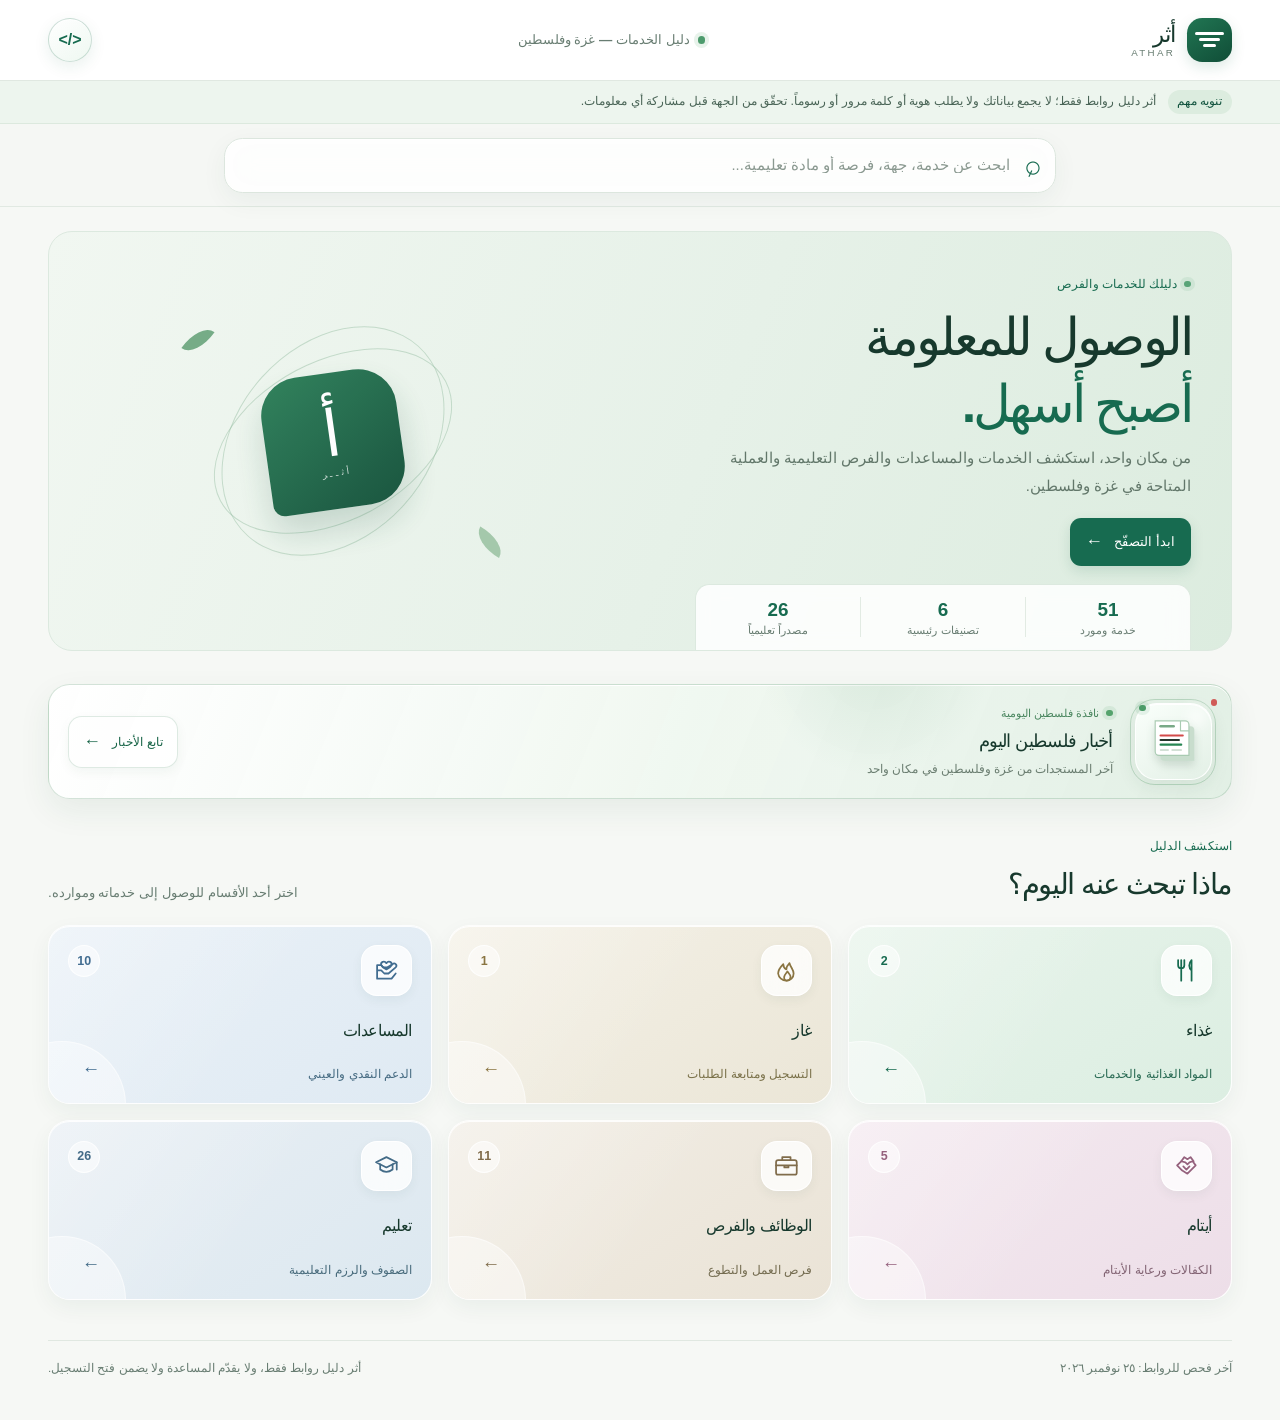
==== index.html @ 9a3fe872 "Add development-info (</>) header button and about modal" ====
<!doctype html>
<html lang="ar" dir="rtl">
<head>
  <meta charset="utf-8">
  <meta http-equiv="Content-Security-Policy" content="default-src 'none'; script-src 'self'; connect-src 'self' https:; style-src 'self' https://fonts.googleapis.com; font-src https://fonts.gstatic.com; img-src 'self' data: https:; base-uri 'none'; form-action 'none'; object-src 'none'">
  <meta name="viewport" content="width=device-width, initial-scale=1">
  <meta name="description" content="أثر — دليل الخدمات والمساعدات والفرص التعليمية والعملية في غزة وفلسطين.">
  <meta name="theme-color" content="#176447">
  <meta name="referrer" content="no-referrer">
  <title>أثر | دليل الخدمات</title>
  <link rel="preconnect" href="https://fonts.googleapis.com">
  <link rel="preconnect" href="https://fonts.gstatic.com" crossorigin>
  <link href="https://fonts.googleapis.com/css2?family=Alexandria:wght@400;500;600;700;800&family=IBM+Plex+Sans+Arabic:wght@400;500;600;700&family=Noto+Sans+Arabic:wght@400;500;600;700;800&display=swap" rel="stylesheet">
  <link rel="stylesheet" href="./style.css?v=20261126-api1-about1">
  <script src="./news-config.js?v=20261126-api1"></script>
  <script src="./app.js?v=20261126-api1" defer></script>
  <script src="./about.js?v=20261126-about1" defer></script>
</head>
<body>
  <svg class="icon-sprite" aria-hidden="true" xmlns="http://www.w3.org/2000/svg">
    <symbol id="icon-utensils" viewBox="0 0 24 24"><path d="M7 2v8M4 2v5a3 3 0 0 0 6 0V2M7 10v12M17 2v20M17 2c-3 3-3 8 0 10"/></symbol>
    <symbol id="icon-flame" viewBox="0 0 24 24"><path d="M12 22a7 7 0 0 0 7-7c0-4-3-6-4-10-2 2-3 4-3 6-2-1-3-3-3-5-3 3-5 6-5 9a8 8 0 0 0 8 7Z"/><path d="M12 22a4 4 0 0 0 4-4c0-2-2-3-3-5-1 2-3 3-3 5a3 3 0 0 0 2 4Z"/></symbol>
    <symbol id="icon-hand-heart" viewBox="0 0 24 24"><path d="M3 12h4l3 3h4l7-6a2 2 0 0 0-3-3l-5 3H9l-2-2H3zM3 12v8h14l4-5"/><path d="M12 5c-2-3-6-1-5 2 1 2 5 4 5 4s4-2 5-4c1-3-3-5-5-2Z"/></symbol>
    <symbol id="icon-heart-handshake" viewBox="0 0 24 24"><path d="m3 12 4-4 4 1 2 2 2-2 3-1 3 4-8 8-5-3-5-5Z"/><path d="m7 8 3-4 3 2 3-2 3 4M9 13l3 3 3-3"/></symbol>
    <symbol id="icon-briefcase-business" viewBox="0 0 24 24"><rect x="2" y="7" width="20" height="14" rx="2"/><path d="M8 7V4h8v3M2 12h20M10 12v2h4v-2"/></symbol>
    <symbol id="icon-graduation-cap" viewBox="0 0 24 24"><path d="m2 9 10-5 10 5-10 5L2 9Z"/><path d="M6 11v5c4 3 8 3 12 0v-5M22 9v7"/></symbol>
  </svg>

  <header class="top">
    <div class="wrap top-inner">
      <a class="identity" href="./" aria-label="أثر — الصفحة الرئيسية">
        <span class="logo" aria-hidden="true"><i></i><i></i><i></i></span>
        <span class="brand"><strong>أثر</strong><span class="latin" lang="en" dir="ltr">ATHAR</span></span>
      </a>
      <span class="loc"><span class="loc-dot" aria-hidden="true"></span> دليل الخدمات — غزة وفلسطين</span>
      <button class="athar-about-trigger" id="athar-about-open" type="button" aria-label="معلومات تطوير أثر" aria-haspopup="dialog" aria-controls="athar-about-dialog"><span aria-hidden="true">&lt;/&gt;</span></button>
    </div>
  </header>
  <p class="notice"><span class="wrap"><b>تنويه مهم</b><span>أثر دليل روابط فقط؛ لا يجمع بياناتك ولا يطلب هوية أو كلمة مرور أو رسوماً. تحقّق من الجهة قبل مشاركة أي معلومات.</span></span></p>
  <div class="toolbar">
    <div class="wrap toolbar-inner">
      <label class="search"><span class="search-icon" aria-hidden="true">⌕</span><input id="search" type="search" maxlength="120" autocomplete="off" placeholder="ابحث عن خدمة، جهة، فرصة أو مادة تعليمية..." aria-label="ابحث عن خدمة أو جهة أو فرصة"><button class="clear-search" id="clear-search" type="button" aria-label="مسح البحث" hidden>×</button></label>

    </div>
  </div>
  <main class="wrap">
    <section class="hero" aria-labelledby="hero-title">
      <div class="hero-copy">
        <span class="eyebrow"><span></span> دليلك للخدمات والفرص</span>
        <h1 id="hero-title">الوصول للمعلومة<br><em>أصبح أسهل.</em></h1>
        <p>من مكان واحد، استكشف الخدمات والمساعدات والفرص التعليمية والعملية المتاحة في غزة وفلسطين.</p>
        <a class="hero-link" href="#directory">ابدأ التصفّح <span aria-hidden="true">←</span></a>
      </div>
      <div class="hero-art" aria-hidden="true">
        <div class="art-orbit orbit-one"></div><div class="art-orbit orbit-two"></div>
        <div class="art-mark"><span>أ</span><small>أثــر</small></div>
        <span class="art-leaf leaf-one"></span><span class="art-leaf leaf-two"></span>
      </div>
      <div class="hero-stats" aria-label="إحصائيات الدليل">
        <div><strong>51</strong><span>خدمة ومورد</span></div>
        <div><strong>6</strong><span>تصنيفات رئيسية</span></div>
        <div><strong>26</strong><span>مصدراً تعليمياً</span></div>
      </div>
    </section>
    <button class="news-feature" id="open-news" type="button" aria-controls="news-panel" aria-label="افتح أخبار فلسطين اليوم">
      <span class="news-visual" aria-hidden="true">
        <span class="news-orbit"></span>
        <svg class="news-paper" viewBox="0 0 72 72" role="img" focusable="false">
          <path class="paper-shadow" d="M16 13h39a5 5 0 0 1 5 5v40H21a5 5 0 0 1-5-5V13Z"/>
          <path class="paper-face" d="M12 9h39a5 5 0 0 1 5 5v40H17a5 5 0 0 1-5-5V9Z"/>
          <path class="paper-fold" d="M45 9v13h11"/>
          <path class="paper-red" d="M19 28h29"/><path class="paper-black" d="M19 34h24"/><path class="paper-green" d="M19 40h27"/>
          <path class="paper-line" d="M19 47h10m5 0h12"/>
          <path class="paper-accent" d="M19 16h17"/>
        </svg>
        <span class="news-glint"></span>
      </span>
      <span class="news-copy"><span class="news-kicker"><i></i> نافذة فلسطين اليومية</span><strong>أخبار فلسطين اليوم</strong><small>آخر المستجدات من غزة وفلسطين في مكان واحد</small></span>
      <span class="news-cta"><span>تابع الأخبار</span><b aria-hidden="true">←</b></span>
      <span class="news-live" aria-hidden="true"></span>
    </button>
    <section class="news-panel" id="news-panel" aria-labelledby="news-title" hidden>
      <div class="news-panel-head">
        <button class="back-categories" id="back-news" type="button"><span aria-hidden="true">→</span> العودة إلى الصفحة الرئيسية</button>
        <div><span class="eyebrow">نافذة فلسطين اليومية</span><h2 id="news-title">أخبار فلسطين اليوم</h2><p>آخر المستجدات من غزة وفلسطين</p></div>
      </div>
      <div class="news-meta"><span><i></i> موجز الأخبار</span><span id="news-updated">بانتظار تحديث الأخبار</span></div>
      <div class="news-list" id="news-list" aria-live="polite">
        <div class="news-empty"><span class="news-empty-icon">▤</span><strong>مساحة الأخبار جاهزة</strong><p>ستظهر هنا الأخبار التي تُضاف إلى الموقع.</p></div>
      </div>
    </section>
    <div class="directory-heading" id="directory-heading"><div><span class="eyebrow">استكشف الدليل</span><h2>ماذا تبحث عنه اليوم؟</h2></div><p>اختر أحد الأقسام للوصول إلى خدماته وموارده.</p></div>
    <div class="category-grid" id="category-grid" aria-label="أقسام الدليل"></div>
    <div class="section-heading" id="section-heading" hidden><button class="back-categories" id="back-categories" type="button"><span aria-hidden="true">→</span><span class="back-label">العودة إلى الأقسام</span></button><div><span class="eyebrow">تصفّح القسم</span><h2 id="section-title"></h2></div></div>
    <p id="result-count" class="counter" role="status" aria-live="polite" aria-atomic="true" hidden></p>
    <p id="empty" class="empty" hidden>لا توجد نتائج مطابقة. جرّب كلمة أخرى.</p>
    
<section data-cat="غذاء"><h2>غذاء<span class="cnt">2</span></h2><div class="grid">
<article class="card"><span class="unv">غير موثّق</span><div class="chead">
<img class="lg" src="[data-uri]" alt="شعار برنامج الأغذية العالمي" width="72" height="72">
<div class="ctext"><h3>برنامج الأغذية العالمي — التسجيل</h3><p>تسجيل جديد أو تحديث بيانات مستفيد.</p></div></div><div class="links"><a class="btn" href="https://pal.beneficiaryregistration.cbt.wfp.org/form/login" target="_blank" rel="noopener noreferrer"><span class="bl">تسجيل جديد</span><span class="host" dir="ltr">cbt.wfp.org</span></a><a class="btn" href="https://pal.beneficiaryregistration.cbt.wfp.org/update/login" target="_blank" rel="noopener noreferrer"><span class="bl">تحديث البيانات</span><span class="host" dir="ltr">cbt.wfp.org</span></a></div></article>
<article class="card"><span class="unv">غير موثّق</span><div class="chead">
<img class="lg" src="[data-uri]" alt="شعار الفارس الشهم 3" width="72" height="72">
<div class="ctext"><h3>الفارس الشهم 3 — التسجيل</h3><p>صفحة تسجيل الأفراد.</p></div></div><div class="links"><a class="btn" href="https://aid.alfaresalshahm.com/single-reg" target="_blank" rel="noopener noreferrer"><span class="bl">صفحة التسجيل</span><span class="host" dir="ltr">aid.alfaresalshahm.com</span></a></div></article></div></section>
<section data-cat="غاز"><h2>غاز<span class="cnt">1</span></h2><div class="grid">
<article class="card"><span class="unv">غير موثّق</span><div class="chead">
<img class="lg" src="[data-uri]" alt="شعار منصة إي غزة" width="72" height="72">
<div class="ctext"><h3>إي غزة — الغاز</h3><p>تسجيل الطلبات ومتابعة حالة الطلب وموعد الاسطوانة.</p></div></div><div class="links"><a class="btn" href="https://e-gaza.com/" target="_blank" rel="noopener noreferrer"><span class="bl">تسجيل وحالة الطلب</span><span class="host" dir="ltr">e-gaza.com</span></a><a class="btn" href="https://e-gaza.com/login" target="_blank" rel="noopener noreferrer"><span class="bl">دخول</span><span class="host" dir="ltr">e-gaza.com</span></a><a class="btn" href="https://e-gaza.com/check" target="_blank" rel="noopener noreferrer"><span class="bl">موعد الاسطوانة</span><span class="host" dir="ltr">e-gaza.com</span></a></div></article></div></section>
<section data-cat="مساعدات نقدية وعينية"><h2>مساعدات نقدية وعينية<span class="cnt">10</span></h2><div class="grid">
<article class="card"><span class="unv">غير موثّق</span><div class="chead">
<img class="lg" src="[data-uri]" alt="شعار المنظومة الوطنية للإغاثة" width="72" height="72">
<div class="ctext"><h3>المنظومة الوطنية للإغاثة</h3><p>بوابة خدمات المواطن.</p></div></div><div class="links"><a class="btn" href="https://services.citizen.egaza.ps/login" target="_blank" rel="noopener noreferrer"><span class="bl">تسجيل الدخول</span><span class="host" dir="ltr">services.citizen.egaza.ps</span></a></div></article>
<article class="card"><span class="unv">غير موثّق</span><div class="chead">
<img class="lg" src="[data-uri]" alt="شعار وزارة التنمية الاجتماعية" width="72" height="72">
<div class="ctext"><h3>وزارة التنمية الاجتماعية — أضرار الحرب</h3><p>نموذج تسجيل بيانات الأسر المتضررة.</p></div></div><div class="links"><a class="btn" href="https://donate.mosd.gov.ps/war-form" target="_blank" rel="noopener noreferrer"><span class="bl">نموذج أضرار الحرب</span><span class="host" dir="ltr">donate.mosd.gov.ps</span></a></div></article>
<article class="card"><span class="unv">غير موثّق</span><div class="chead">
<img class="lg" src="[data-uri]" alt="شعار انقذوا الأطفال" width="72" height="72">
<div class="ctext"><h3>انقذوا الأطفال — نموذج مساعدات</h3><p>نموذج تسجيل واحد.</p></div></div><div class="links"><a class="btn" href="https://kobo-ee.savethechildren.net/x/hwIkg8AM" target="_blank" rel="noopener noreferrer"><span class="bl">النموذج</span><span class="host" dir="ltr">savethechildren.net</span></a></div></article>
<article class="card"><span class="unv">غير موثّق</span><div class="chead">
<img class="lg" src="[data-uri]" alt="شعار اللجنة المصرية" width="72" height="72">
<div class="ctext"><h3>اللجنة المصرية — تسجيل أسر غزة</h3><p>بوابة اللجنة المصرية.</p></div></div><div class="links"><a class="btn" href="https://egypt.egaza.ps/login.php" target="_blank" rel="noopener noreferrer"><span class="bl">تسجيل الدخول</span><span class="host" dir="ltr">egypt.egaza.ps</span></a></div></article>
<article class="card"><span class="unv">غير موثّق</span><div class="chead"><img class="lg" src="[data-uri]" alt="شعار الحملة السعودية" width="72" height="72" style="background:#12463a"><div class="ctext"><h3>الحملة السعودية — تحديث البيانات</h3><p>بوابة تحديث بيانات المستفيدين.</p></div></div><div class="links"><a class="btn" href="https://portal.ksach.org/beneficial-update" target="_blank" rel="noopener noreferrer"><span class="bl">تحديث البيانات</span><span class="host" dir="ltr">portal.ksach.org</span></a></div></article>
<article class="card"><span class="unv">غير موثّق</span><div class="chead">
<img class="lg" src="[data-uri]" alt="شعار جمعية الفجر الشبابي" width="72" height="72">
<div class="ctext"><h3>الكرتونة القطرية — جمعية الفجر الشبابي</h3><p>تسجيل جديد أو تحديث بيانات.</p></div></div><div class="links"><a class="btn" href="https://reg.fajeryouth.org/" target="_blank" rel="noopener noreferrer"><span class="bl">تسجيل جديد</span><span class="host" dir="ltr">reg.fajeryouth.org</span></a><a class="btn" href="https://reg.fajeryouth.org/loginView" target="_blank" rel="noopener noreferrer"><span class="bl">تحديث البيانات</span><span class="host" dir="ltr">reg.fajeryouth.org</span></a></div></article>
<article class="card"><span class="unv">غير موثّق</span><div class="chead">
<img class="lg" src="[data-uri]" alt="شعار جمعية المستقبل FADE" width="72" height="72">
<div class="ctext"><h3>جمعية المستقبل FADE — مساعدات</h3><p>مساعدات عينية ونقدية وإيواء.</p></div></div><div class="links"><a class="btn" href="https://aid.fade-pal.org/public/registration" target="_blank" rel="noopener noreferrer"><span class="bl">نموذج التسجيل</span><span class="host" dir="ltr">aid.fade-pal.org</span></a></div></article>
<article class="card"><span class="unv">غير موثّق</span><div class="chead">
<img class="lg" src="[data-uri]" alt="شعار اللجنة المصرية" width="72" height="72">
<div class="ctext"><h3>المساعدات المصرية لحملة الجنسية المصرية</h3><p>تحديث بيانات أرباب الأسر.</p></div></div><div class="links"><a class="btn" href="https://egycom.org/aid/egyptian_citizen" target="_blank" rel="noopener noreferrer"><span class="bl">تحديث البيانات</span><span class="host" dir="ltr">egycom.org</span></a></div></article>
<article class="card"><span class="unv">غير موثّق</span><div class="chead">
<img class="lg" src="[data-uri]" alt="جمعية تطوير بيت لاهيا" width="72" height="72">
<div class="ctext"><h3>جمعية تطوير بيت لاهيا — طلب مساعدة</h3><p>نموذج طلب مساعدة. تحقق من الجهة المنظمة قبل إدخال بيانات شخصية.</p></div></div><div class="links"><a class="btn" href="https://ee.kobotoolbox.org/x/vSKBXeqC" target="_blank" rel="noopener noreferrer"><span class="bl">نموذج الطلب</span><span class="host" dir="ltr">ee.kobotoolbox.org</span></a></div></article>
<article class="card"><span class="unv">غير موثّق</span><div class="chead">
<img class="lg" src="[data-uri]" alt="شعار Humanity First" width="72" height="72">
<div class="ctext"><h3>حفاضات الأطفال (مواليد 2026) — Humanity First وIOM</h3><p>نموذج تسجيل حسب المقال. تحقق من الجهة المنظمة قبل إدخال بيانات شخصية.</p></div></div><div class="links"><a class="btn" href="https://ee.kobotoolbox.org/x/CBhSQ8l4" target="_blank" rel="noopener noreferrer"><span class="bl">نموذج التسجيل</span><span class="host" dir="ltr">ee.kobotoolbox.org</span></a></div></article></div></section>
<section data-cat="أيتام"><h2>أيتام<span class="cnt">5</span></h2><div class="grid">
<article class="card"><span class="unv">غير موثّق</span><div class="chead">
<img class="lg" src="[data-uri]" alt="شعار نموذج Google" width="72" height="72">
<div class="ctext"><h3>المنظمة الدولية الخيرية — كفالة أيتام</h3><p>نموذج تسجيل كفالة.</p></div></div><div class="links"><a class="btn" href="https://docs.google.com/forms/d/e/1FAIpQLSfa-HzRMUG6n0oKvWKdPqW3_oUuD8p73Y_UQg89bCctl9T1cw/viewform" target="_blank" rel="noopener noreferrer"><span class="bl">نموذج التسجيل</span><span class="host" dir="ltr">docs.google.com</span></a></div></article>
<article class="card"><span class="unv">غير موثّق</span><div class="chead">
<img class="lg" src="[data-uri]" alt="شعار جمعية ساعد" width="72" height="72">
<div class="ctext"><h3>جمعية ساعد — أيتام</h3><p>نموذج تسجيل أيتام.</p></div></div><div class="links"><a class="btn" href="https://forms.saiid.org/" target="_blank" rel="noopener noreferrer"><span class="bl">نموذج التسجيل</span><span class="host" dir="ltr">forms.saiid.org</span></a></div></article>
<article class="card"><span class="unv">غير موثّق</span><div class="chead">
<img class="lg" src="[data-uri]" alt="شعار IHH" width="72" height="72">
<div class="ctext"><h3>IHH التركية — تسجيل أيتام</h3><p>تسجيل أيتام.</p></div></div><div class="links"><a class="btn" href="https://ihh-gaza.com/reg-orphan" target="_blank" rel="noopener noreferrer"><span class="bl">نموذج التسجيل</span><span class="host" dir="ltr">ihh-gaza.com</span></a></div></article>
<article class="card"><span class="unv">غير موثّق</span><div class="chead">
<img class="lg" src="[data-uri]" alt="شعار هيومن أبيل أستراليا" width="72" height="72">
<div class="ctext"><h3>هيومن أبيل أستراليا</h3><p>تسجيل أيتام.</p></div></div><div class="links"><a class="btn" href="https://haipal.ps/" target="_blank" rel="noopener noreferrer"><span class="bl">صفحة التسجيل</span><span class="host" dir="ltr">haipal.ps</span></a></div></article>
<article class="card"><span class="unv">غير موثّق</span><div class="chead">
<img class="lg" src="[data-uri]" alt="شعار مبادرة سوبر يتيم" width="72" height="72">
<div class="ctext"><h3>مبادرة سوبر يتيم</h3><p>تسجيل أيتام.</p></div></div><div class="links"><a class="btn" href="https://superyateem.com/" target="_blank" rel="noopener noreferrer"><span class="bl">صفحة التسجيل</span><span class="host" dir="ltr">superyateem.com</span></a></div></article></div></section>
<section data-cat="وظائف وتطوع"><h2>وظائف وتطوع<span class="cnt">11</span></h2><div class="grid">
<article class="card"><span class="unv">غير موثّق</span><div class="chead">
<img class="lg" src="[data-uri]" alt="شعار برنامج متطوعي الأمم المتحدة" width="72" height="72">
<div class="ctext"><h3>متطوعو الأمم المتحدة — فرصة محددة</h3><p>إعلان فرصة واحد منشور.</p></div></div><div class="links"><a class="btn" href="https://app.unv.org/opportunities/1784888021273795" target="_blank" rel="noopener noreferrer"><span class="bl">صفحة الفرصة</span><span class="host" dir="ltr">app.unv.org</span></a></div></article>
<article class="card"><span class="unv">غير موثّق</span><div class="chead">
<img class="lg" src="[data-uri]" alt="شعار Humanity First" width="72" height="72">
<div class="ctext"><h3>Humanity First — نماذج التقديم</h3><p>ثلاثة نماذج؛ غير معروف أي نموذج لأي وظيفة.</p></div></div><div class="links"><a class="btn" href="https://ee.kobotoolbox.org/x/kzSgUeB7" target="_blank" rel="noopener noreferrer"><span class="bl">نموذج 1</span><span class="host" dir="ltr">ee.kobotoolbox.org</span></a><a class="btn" href="https://ee.kobotoolbox.org/x/Msox4BKa" target="_blank" rel="noopener noreferrer"><span class="bl">نموذج 2</span><span class="host" dir="ltr">ee.kobotoolbox.org</span></a><a class="btn" href="https://ee.kobotoolbox.org/x/vYM20CPE" target="_blank" rel="noopener noreferrer"><span class="bl">نموذج 3</span><span class="host" dir="ltr">ee.kobotoolbox.org</span></a></div></article>
<article class="card"><span class="unv">غير موثّق</span><div class="chead">
<img class="lg" src="[data-uri]" alt="شعار الصندوق الفلسطيني للتشغيل" width="72" height="72">
<div class="ctext"><h3>الصندوق الفلسطيني للتشغيل PEF</h3><p>تقديم على مشروع تشغيل.</p></div></div><div class="links"><a class="btn" href="https://e.pef.ps/ar/Home/Project/1091" target="_blank" rel="noopener noreferrer"><span class="bl">صفحة التقديم</span><span class="host" dir="ltr">e.pef.ps</span></a></div></article>
<article class="card"><span class="unv">غير موثّق</span><div class="chead">
<img class="lg" src="[data-uri]" alt="شعار PFI" width="72" height="72">
<div class="ctext"><h3>PFI — تشغيل مؤقت</h3><p>نموذج تقديم لتشغيل مؤقت.</p></div></div><div class="links"><a class="btn" href="https://forms.pfi.ps/1/s/mSctI1" target="_blank" rel="noopener noreferrer"><span class="bl">نموذج التقديم</span><span class="host" dir="ltr">forms.pfi.ps</span></a></div></article>
<article class="card"><span class="unv">غير موثّق</span><div class="chead">
<img class="lg" src="[data-uri]" alt="تشغيل مؤقت" width="72" height="72">
<div class="ctext"><h3>تشغيل مؤقت لجمع النفايات</h3><p>المقال ينسبه لليونيسف، والرابط غير معروف المصدر. تحقق من الجهة المنظمة قبل إدخال بيانات شخصية.</p></div></div><div class="links"><a class="btn" href="https://forms.gle/5t8BpgVTNLDkAKqe7" target="_blank" rel="noopener noreferrer"><span class="bl">نموذج التقديم</span><span class="host" dir="ltr">forms.gle</span></a></div></article>
<article class="card"><span class="unv">غير موثّق</span><div class="chead">
<img class="lg" src="[data-uri]" alt="شعار Anera" width="72" height="72">
<div class="ctext"><h3>Anera — مرونة اقتصادية للنساء والشباب</h3><p>نموذج تقديم حسب المقال. تحقق من الجهة المنظمة قبل إدخال بيانات شخصية.</p></div></div><div class="links"><a class="btn" href="https://ee.kobotoolbox.org/x/CxlVB35a" target="_blank" rel="noopener noreferrer"><span class="bl">نموذج التقديم</span><span class="host" dir="ltr">ee.kobotoolbox.org</span></a></div></article>
<article class="card"><span class="unv">غير موثّق</span><div class="chead">
<img class="lg" src="[data-uri]" alt="شعار UNFPA" width="72" height="72">
<div class="ctext"><h3>UNFPA — مبادرات شبابية</h3><p>نموذجان على Google Forms. تحقق من الجهة المنظمة قبل إدخال بيانات شخصية.</p></div></div><div class="links"><a class="btn" href="https://docs.google.com/forms/d/e/1FAIpQLSdUEs3gZvbOCEI0MOxhtngOd0H3XTsD-X0rz4Jzdp1H_znRnQ/viewform" target="_blank" rel="noopener noreferrer"><span class="bl">مبادرات شبابية</span><span class="host" dir="ltr">docs.google.com</span></a><a class="btn" href="https://docs.google.com/forms/d/e/1FAIpQLSfRzlcF4ZMYyH_uaA-sO6LDIMzGVET1Yq58-RdWCavhUqxnDQ/viewform" target="_blank" rel="noopener noreferrer"><span class="bl">لذوي الإعاقة</span><span class="host" dir="ltr">docs.google.com</span></a></div></article>
<article class="card"><div class="chead">
<img class="lg" src="[data-uri]" alt="شعار المجلس الدنماركي للاجئين" width="72" height="72">
<div class="ctext"><h3>المجلس الدنماركي للاجئين DRC — قائد فريق MEAL</h3><p>تقديم على وظيفة واحدة عبر نظام التوظيف الخاص بالمجلس.</p></div></div><div class="links"><a class="btn" href="https://candidate.hr-manager.net/ApplicationInit.aspx?cid=1036&ProjectId=177280&DepartmentId=19160&MediaId=5" target="_blank" rel="noopener noreferrer"><span class="bl">صفحة التقديم</span><span class="host" dir="ltr">candidate.hr-manager.net</span></a></div></article>
<article class="card"><div class="chead">
<img class="lg" src="[data-uri]" alt="شعار الصليب الأحمر" width="72" height="72">
<div class="ctext"><h3>الصليب الأحمر ICRC — مسؤول صحي</h3><p>تقديم على وظيفة واحدة عبر موقع الوظائف الرسمي.</p></div></div><div class="links"><a class="btn" href="https://careers.icrc.org/job/Gaza-%28GAZ%29-Staff-Health-Officer-1-34199/1459511533/" target="_blank" rel="noopener noreferrer"><span class="bl">صفحة الوظيفة</span><span class="host" dir="ltr">careers.icrc.org</span></a></div></article>
<article class="card"><span class="unv">غير موثّق</span><div class="chead">
<img class="lg" src="[data-uri]" alt="شعار جمعية عبد الشافي" width="72" height="72">
<div class="ctext"><h3>جمعية عبد الشافي ACHA — وظيفة</h3><p>نموذج تقديم على وظيفة بالشراكة مع UNFPA حسب المقال. تحقق من الجهة المنظمة قبل إدخال بيانات شخصية.</p></div></div><div class="links"><a class="btn" href="https://docs.google.com/forms/d/e/1FAIpQLSdR-iWWe-4haLedpQcHfP1Dt8es5EUEmki6ajPHoMYl9TktIw/viewform" target="_blank" rel="noopener noreferrer"><span class="bl">نموذج التقديم</span><span class="host" dir="ltr">docs.google.com</span></a></div></article>
<article class="card"><span class="unv">غير موثّق</span><div class="chead">
<img class="lg" src="[data-uri]" alt="شعار مستشفى حيفا الخيري" width="72" height="72">
<div class="ctext"><h3>مستشفى حيفا الخيري — أخصائية تغذية</h3><p>نموذج تقديم على وظيفة واحدة، مدينة غزة. تحقق من الجهة المنظمة قبل إدخال بيانات شخصية.</p></div></div><div class="links"><a class="btn" href="https://forms.gle/xQSygqJRCZT45ivo9" target="_blank" rel="noopener noreferrer"><span class="bl">نموذج التقديم</span><span class="host" dir="ltr">forms.gle</span></a></div></article></div></section>
  
<section data-cat="تعليم"><h2>تعليم<span class="cnt">26</span></h2><div class="grid">
<article class="card"><span class="unv">غير موثّق</span><div class="chead">
<img class="lg" src="[data-uri]" alt="شعار الأونروا" width="72" height="72">
<div class="ctext"><h3>الأونروا — تدريب غزة وخانيونس</h3><p>بوابة تسجيل الطلبة.</p></div></div><div class="links"><a class="btn" href="https://srsstudent.unrwa.org/" target="_blank" rel="noopener noreferrer"><span class="bl">بوابة التسجيل</span><span class="host" dir="ltr">srsstudent.unrwa.org</span></a></div></article>
<article class="card"><span class="unv">غير موثّق</span><div class="chead">
<img class="lg" src="[data-uri]" alt="شعار صندوق إقراض الطلبة" width="72" height="72">
<div class="ctext"><h3>صندوق إقراض الطلبة</h3><p>الخدمات الإلكترونية للصندوق.</p></div></div><div class="links"><a class="btn" href="https://eservices.iqrad.edu.ps/" target="_blank" rel="noopener noreferrer"><span class="bl">الخدمات الإلكترونية</span><span class="host" dir="ltr">eservices.iqrad.edu.ps</span></a></div></article>
<article class="card"><span class="unv">غير موثّق</span><div class="chead">
<img class="lg" src="[data-uri]" alt="شعار وزارة التربية والتعليم" width="72" height="72">
<div class="ctext"><h3>تسديد أقساط جامعية لأبناء موظفي غزة</h3><p>طلب تسديد الأقساط عبر وزارة التربية والتعليم.</p></div></div><div class="links"><a class="btn" href="https://moe.edu.ps/services/apply/uni-gaza" target="_blank" rel="noopener noreferrer"><span class="bl">تقديم الطلب</span><span class="host" dir="ltr">moe.edu.ps</span></a></div></article><article class="card packs"><div class="chead">
<img class="lg" src="[data-uri]" alt="شعار وزارة التربية والتعليم" width="72" height="72">
<div class="ctext"><h3>رزم الصف الأول</h3><p>رزم معتمدة من وزارة التربية والتعليم — المدارس الافتراضية غزة. ملفات PDF.</p></div></div><details class="acc"><summary><span class="sbl">عرض الرزم</span><span class="pcnt">٤ رزم</span></summary><ul class="plist"><li><span class="pname">التربية الوطنية</span><span class="psize">٥١٫٥ م.ب</span><a class="btn dl" href="https://moe.edu.ps/storage/app/gaza/subjects/%D8%A7%D9%84%D8%AA%D8%B1%D8%A8%D9%8A%D8%A9%20%D8%A7%D9%84%D9%88%D8%B7%D9%86%D9%8A%D8%A9%20%D9%A1%20%D8%AC%D9%85%D9%8A%D8%B9%20%D8%A7%D9%84%D9%85%D8%AA%D9%85%D8%A7%D8%B2%D8%AC%D8%A9%20%D8%BA%D8%B2%D8%A9.pdf" target="_blank" rel="noopener noreferrer"><span class="bl">تحميل مباشر</span></a></li><li><span class="pname">اللغة الانجليزية</span><span class="psize">٦٦٫٧ م.ب</span><a class="btn dl" href="https://moe.edu.ps/storage/app/gaza/subjects/%D8%A7%D9%86%D8%AC%D9%84%D9%8A%D8%B2%D9%8A%20%D9%A1%20%D9%85%D8%AA%D9%85%D8%A7%D8%B2%D8%AC%D8%A9%20%D8%BA%D8%B2%D8%A9.pdf" target="_blank" rel="noopener noreferrer"><span class="bl">تحميل مباشر</span></a></li><li><span class="pname">الرياضيات</span><span class="psize">١٥٫٣ م.ب</span><a class="btn dl" href="https://moe.edu.ps/storage/app/gaza/subjects/%D8%B1%D9%8A%D8%A7%D8%B6%D9%8A%D8%A7%D8%AA%D9%A1%D9%83%D9%84%20%D8%A7%D9%84%D9%85%D8%AA%D9%85%D8%A7%D8%B2%D8%AC%D8%A9%20%D8%BA%D8%B2%D8%A9.pdf" target="_blank" rel="noopener noreferrer"><span class="bl">تحميل مباشر</span></a></li><li><span class="pname">لغتنا الجميلة</span><span class="psize">٨٣٫٢ م.ب</span><a class="btn dl" href="https://moe.edu.ps/storage/app/gaza/subjects/%D9%84%D8%BA%D8%AA%D9%86%D8%A7%20%D8%A7%D9%84%D8%AC%D9%85%D9%8A%D9%84%D8%A9%20%D9%A1%20%D9%85%D8%AA%D9%85%D8%A7%D8%B2%D8%AC%D8%A9%20%D8%BA%D8%B2%D8%A9.pdf" target="_blank" rel="noopener noreferrer"><span class="bl">تحميل مباشر</span></a></li></ul></details></article><article class="card packs"><div class="chead">
<img class="lg" src="[data-uri]" alt="شعار وزارة التربية والتعليم" width="72" height="72">
<div class="ctext"><h3>رزم الصف الثاني</h3><p>رزم معتمدة من وزارة التربية والتعليم — المدارس الافتراضية غزة. ملفات PDF.</p></div></div><details class="acc"><summary><span class="sbl">عرض الرزم</span><span class="pcnt">٤ رزم</span></summary><ul class="plist"><li><span class="pname">التربية الوطنية</span><span class="psize">٧٦٫٦ م.ب</span><a class="btn dl" href="https://moe.edu.ps/storage/app/gaza/subjects/%D8%A7%D9%84%D8%AA%D8%B1%D8%A8%D9%8A%D8%A9%20%D8%A7%D9%84%D9%88%D8%B7%D9%86%D9%8A%D8%A9%20%D9%88%D8%A7%D9%84%D8%AD%D9%8A%D8%A7%D8%AA%D9%8A%D8%A9%20%D9%A2%20%D8%AC%D9%85%D9%8A%D8%B9%20%D8%A7%D9%84%D9%85%D8%AA%D9%85%D8%A7%D8%B2%D8%AC%D8%A9%20%D8%BA%D8%B2%D8%A9.pdf" target="_blank" rel="noopener noreferrer"><span class="bl">تحميل مباشر</span></a></li><li><span class="pname">اللغة الانجليزية</span><span class="psize">٥٥٫٩ م.ب</span><a class="btn dl" href="https://moe.edu.ps/storage/app/gaza/subjects/%D8%A7%D9%86%D8%AC%D9%84%D9%8A%D8%B2%D9%8A%20%D9%A2%20%D9%85%D8%AA%D9%85%D8%A7%D8%B2%D8%AC%D8%A9%20%D8%BA%D8%B2%D8%A9.pdf" target="_blank" rel="noopener noreferrer"><span class="bl">تحميل مباشر</span></a></li><li><span class="pname">الرياضيات</span><span class="psize">١٠٫٩ م.ب</span><a class="btn dl" href="https://moe.edu.ps/storage/app/gaza/subjects/%D8%A7%D9%84%D8%B1%D9%8A%D8%A7%D8%B6%D9%8A%D8%A7%D8%AA%20%D9%A2%20%D8%AC%D9%85%D9%8A%D8%B9%20%D8%A7%D9%84%D9%85%D8%AA%D9%85%D8%A7%D8%B2%D8%AC%D8%A9%20%D8%BA%D8%B2%D8%A9.pdf" target="_blank" rel="noopener noreferrer"><span class="bl">تحميل مباشر</span></a></li><li><span class="pname">لغتنا الجميلة</span><span class="psize">٢١٫٢ م.ب</span><a class="btn dl" href="https://moe.edu.ps/storage/app/gaza/subjects/%D8%A7%D9%84%D9%84%D8%BA%D8%A9%20%D8%A7%D9%84%D8%B9%D8%B1%D8%A8%D9%8A%D8%A9%20%D9%A2%20%D8%AC%D9%85%D9%8A%D8%B9%20%D8%A7%D9%84%D9%85%D8%AA%D9%85%D8%A7%D8%B2%D8%AC%D8%A9%20%D8%BA%D8%B2%D8%A9.pdf" target="_blank" rel="noopener noreferrer"><span class="bl">تحميل مباشر</span></a></li></ul></details></article><article class="card packs"><div class="chead">
<img class="lg" src="[data-uri]" alt="شعار وزارة التربية والتعليم" width="72" height="72">
<div class="ctext"><h3>رزم الصف الثالث</h3><p>رزم معتمدة من وزارة التربية والتعليم — المدارس الافتراضية غزة. ملفات PDF.</p></div></div><details class="acc"><summary><span class="sbl">عرض الرزم</span><span class="pcnt">٤ رزم</span></summary><ul class="plist"><li><span class="pname">العلوم والحياة</span><span class="psize">٥٧٫٤ م.ب</span><a class="btn dl" href="https://moe.edu.ps/storage/app/gaza/subjects/%D8%A7%D9%84%D8%B9%D9%84%D9%88%D9%85%20%D9%88%D8%A7%D9%84%D8%AD%D9%8A%D8%A7%D8%A9%20%D9%A3%20%D9%88%D8%AD%D8%AF%D8%A7%D8%AA%20%D9%85%D8%AA%D9%85%D8%A7%D8%B2%D8%AC%D8%A9%20%D8%BA%D8%B2%D8%A9.pdf" target="_blank" rel="noopener noreferrer"><span class="bl">تحميل مباشر</span></a></li><li><span class="pname">اللغة الانجليزية</span><span class="psize">٣٨٫٧ م.ب</span><a class="btn dl" href="https://moe.edu.ps/storage/app/gaza/subjects/%D8%A7%D9%86%D8%AC%D9%84%D9%8A%D8%B2%D9%8A%20%D9%A3%20%D9%85%D8%AA%D9%85%D8%A7%D8%B2%D8%AC%D8%A9%20%D8%BA%D8%B2%D8%A9.pdf" target="_blank" rel="noopener noreferrer"><span class="bl">تحميل مباشر</span></a></li><li><span class="pname">الرياضيات</span><span class="psize">٢٠٫٣ م.ب</span><a class="btn dl" href="https://moe.edu.ps/storage/app/gaza/subjects/%D8%B1%D9%8A%D8%A7%D8%B6%D9%8A%D8%A7%D8%AA%20%D9%A3%20%D8%AC%D9%85%D9%8A%D8%B9%20%D8%A7%D9%84%D9%85%D8%AA%D9%85%D8%A7%D8%B2%D8%AC%D8%A9%20%D8%BA%D8%B2%D8%A9.pdf" target="_blank" rel="noopener noreferrer"><span class="bl">تحميل مباشر</span></a></li><li><span class="pname">لغتنا الجميلة</span><span class="psize">٥٨٫٤ م.ب</span><a class="btn dl" href="https://moe.edu.ps/storage/app/gaza/subjects/%D8%A7%D9%84%D9%84%D8%BA%D8%A9%20%D8%A7%D9%84%D8%B9%D8%B1%D8%A8%D9%8A%D8%A9%20%D9%A3%20%D8%AC%D9%85%D9%8A%D8%B9%20%D8%A7%D9%84%D9%85%D8%AA%D9%85%D8%A7%D8%B2%D8%AC%D8%A9%20%D8%BA%D8%B2%D8%A9.pdf" target="_blank" rel="noopener noreferrer"><span class="bl">تحميل مباشر</span></a></li></ul></details></article><article class="card packs"><div class="chead">
<img class="lg" src="[data-uri]" alt="شعار وزارة التربية والتعليم" width="72" height="72">
<div class="ctext"><h3>رزم الصف الرابع</h3><p>رزم معتمدة من وزارة التربية والتعليم — المدارس الافتراضية غزة. ملفات PDF.</p></div></div><details class="acc"><summary><span class="sbl">عرض الرزم</span><span class="pcnt">٤ رزم</span></summary><ul class="plist"><li><span class="pname">العلوم والحياة</span><span class="psize">٤٨٫٥ م.ب</span><a class="btn dl" href="https://moe.edu.ps/storage/app/gaza/subjects/%D8%A7%D9%84%D8%B9%D9%84%D9%88%D9%85%20%D9%88%D8%A7%D9%84%D8%AD%D9%8A%D8%A7%D8%A9%20%D9%A4%20%D9%88%D8%AD%D8%AF%D8%A7%D8%AA%20%D9%85%D8%AA%D9%85%D8%A7%D8%B2%D8%AC%D8%A9%20%D8%BA%D8%B2%D8%A9.pdf" target="_blank" rel="noopener noreferrer"><span class="bl">تحميل مباشر</span></a></li><li><span class="pname">اللغة الانجليزية</span><span class="psize">٥٨٫٦ م.ب</span><a class="btn dl" href="https://moe.edu.ps/storage/app/gaza/subjects/%D8%A7%D9%86%D8%AC%D9%84%D9%8A%D8%B2%D9%8A%20%D9%A4%20%D9%85%D8%AA%D9%85%D8%A7%D8%B2%D8%AC%D8%A9%20%D8%BA%D8%B2%D8%A9.pdf" target="_blank" rel="noopener noreferrer"><span class="bl">تحميل مباشر</span></a></li><li><span class="pname">الرياضيات</span><span class="psize">١١٫٨ م.ب</span><a class="btn dl" href="https://moe.edu.ps/storage/app/gaza/subjects/%D8%B1%D9%8A%D8%A7%D8%B6%D9%8A%D8%A7%D8%AA%20%D9%A4%20%D8%AC%D9%85%D9%8A%D8%B9%20%D8%A7%D9%84%D9%85%D8%AA%D9%85%D8%A7%D8%B2%D8%AC%D8%A9%20%D8%BA%D8%B2%D8%A9.pdf" target="_blank" rel="noopener noreferrer"><span class="bl">تحميل مباشر</span></a></li><li><span class="pname">لغتنا الجميلة</span><span class="psize">٩٠٫٦ م.ب</span><a class="btn dl" href="https://moe.edu.ps/storage/app/gaza/subjects/%D8%B9%D8%B1%D8%A8%D9%8A%20%D8%B1%D8%A7%D8%A8%D8%B9%20%D9%85%D8%AA%D9%85%D8%A7%D8%B2%D8%AC%D8%A9%20%D8%BA%D8%B2%D8%A9.pdf" target="_blank" rel="noopener noreferrer"><span class="bl">تحميل مباشر</span></a></li></ul></details></article><article class="card packs"><div class="chead">
<img class="lg" src="[data-uri]" alt="شعار وزارة التربية والتعليم" width="72" height="72">
<div class="ctext"><h3>رزم الصف الخامس</h3><p>رزم معتمدة من وزارة التربية والتعليم — المدارس الافتراضية غزة. ملفات PDF.</p></div></div><details class="acc"><summary><span class="sbl">عرض الرزم</span><span class="pcnt">٤ رزم</span></summary><ul class="plist"><li><span class="pname">العلوم والحياة</span><span class="psize">٢١٫٨ م.ب</span><a class="btn dl" href="https://moe.edu.ps/m/4070" target="_blank" rel="noopener noreferrer"><span class="bl">تحميل مباشر</span></a></li><li><span class="pname">اللغة الانجليزية</span><span class="psize">٢٦٫٨ م.ب</span><a class="btn dl" href="https://moe.edu.ps/m/4071" target="_blank" rel="noopener noreferrer"><span class="bl">تحميل مباشر</span></a></li><li><span class="pname">الرياضيات</span><span class="psize">٥٫٥ م.ب</span><a class="btn dl" href="https://moe.edu.ps/m/4072" target="_blank" rel="noopener noreferrer"><span class="bl">تحميل مباشر</span></a></li><li><span class="pname">لغتنا الجميلة</span><span class="psize">١٠٫٤ م.ب</span><a class="btn dl" href="https://moe.edu.ps/m/4073" target="_blank" rel="noopener noreferrer"><span class="bl">تحميل مباشر</span></a></li></ul></details></article><article class="card packs"><div class="chead">
<img class="lg" src="[data-uri]" alt="شعار وزارة التربية والتعليم" width="72" height="72">
<div class="ctext"><h3>رزم الصف السادس</h3><p>رزم معتمدة من وزارة التربية والتعليم — المدارس الافتراضية غزة. ملفات PDF.</p></div></div><details class="acc"><summary><span class="sbl">عرض الرزم</span><span class="pcnt">٤ رزم</span></summary><ul class="plist"><li><span class="pname">العلوم والحياة</span><span class="psize">٢٠٫١ م.ب</span><a class="btn dl" href="https://moe.edu.ps/m/4074" target="_blank" rel="noopener noreferrer"><span class="bl">تحميل مباشر</span></a></li><li><span class="pname">اللغة الانجليزية</span><span class="psize">٣٧٫٥ م.ب</span><a class="btn dl" href="https://moe.edu.ps/m/4075" target="_blank" rel="noopener noreferrer"><span class="bl">تحميل مباشر</span></a></li><li><span class="pname">الرياضيات</span><span class="psize">٧٫٩ م.ب</span><a class="btn dl" href="https://moe.edu.ps/m/4076" target="_blank" rel="noopener noreferrer"><span class="bl">تحميل مباشر</span></a></li><li><span class="pname">لغتنا الجميلة</span><span class="psize">٣٫٥ م.ب</span><a class="btn dl" href="https://moe.edu.ps/m/4077" target="_blank" rel="noopener noreferrer"><span class="bl">تحميل مباشر</span></a></li></ul></details></article><article class="card packs"><div class="chead">
<img class="lg" src="[data-uri]" alt="شعار وزارة التربية والتعليم" width="72" height="72">
<div class="ctext"><h3>رزم الصف السابع</h3><p>رزم معتمدة من وزارة التربية والتعليم — المدارس الافتراضية غزة. ملفات PDF.</p></div></div><details class="acc"><summary><span class="sbl">عرض الرزم</span><span class="pcnt">٤ رزم</span></summary><ul class="plist"><li><span class="pname">العلوم والحياة</span><span class="psize">١٧٫٥ م.ب</span><a class="btn dl" href="https://moe.edu.ps/m/4078" target="_blank" rel="noopener noreferrer"><span class="bl">تحميل مباشر</span></a></li><li><span class="pname">اللغة الانجليزية</span><span class="psize">١٦٫٧ م.ب</span><a class="btn dl" href="https://moe.edu.ps/m/4079" target="_blank" rel="noopener noreferrer"><span class="bl">تحميل مباشر</span></a></li><li><span class="pname">الرياضيات</span><span class="psize">٤٫٩ م.ب</span><a class="btn dl" href="https://moe.edu.ps/m/4080" target="_blank" rel="noopener noreferrer"><span class="bl">تحميل مباشر</span></a></li><li><span class="pname">لغتنا الجميلة</span><span class="psize">٥٫٨ م.ب</span><a class="btn dl" href="https://moe.edu.ps/m/4081" target="_blank" rel="noopener noreferrer"><span class="bl">تحميل مباشر</span></a></li></ul></details></article><article class="card packs"><div class="chead">
<img class="lg" src="[data-uri]" alt="شعار وزارة التربية والتعليم" width="72" height="72">
<div class="ctext"><h3>رزم الصف الثامن</h3><p>رزم معتمدة من وزارة التربية والتعليم — المدارس الافتراضية غزة. ملفات PDF.</p></div></div><details class="acc"><summary><span class="sbl">عرض الرزم</span><span class="pcnt">٤ رزم</span></summary><ul class="plist"><li><span class="pname">العلوم والحياة</span><span class="psize">١٥٫٥ م.ب</span><a class="btn dl" href="https://moe.edu.ps/m/4083" target="_blank" rel="noopener noreferrer"><span class="bl">تحميل مباشر</span></a></li><li><span class="pname">اللغة الانجليزية</span><span class="psize">١٠٫٩ م.ب</span><a class="btn dl" href="https://moe.edu.ps/m/4085" target="_blank" rel="noopener noreferrer"><span class="bl">تحميل مباشر</span></a></li><li><span class="pname">الرياضيات</span><span class="psize">٤٫٤ م.ب</span><a class="btn dl" href="https://moe.edu.ps/m/4086" target="_blank" rel="noopener noreferrer"><span class="bl">تحميل مباشر</span></a></li><li><span class="pname">لغتنا الجميلة</span><span class="psize">٩٫٧ م.ب</span><a class="btn dl" href="https://moe.edu.ps/m/4084" target="_blank" rel="noopener noreferrer"><span class="bl">تحميل مباشر</span></a></li></ul></details></article><article class="card packs"><div class="chead">
<img class="lg" src="[data-uri]" alt="شعار وزارة التربية والتعليم" width="72" height="72">
<div class="ctext"><h3>رزم الصف التاسع</h3><p>رزم معتمدة من وزارة التربية والتعليم — المدارس الافتراضية غزة. ملفات PDF.</p></div></div><details class="acc"><summary><span class="sbl">عرض الرزم</span><span class="pcnt">٤ رزم</span></summary><ul class="plist"><li><span class="pname">العلوم والحياة</span><span class="psize">٢٥٫٦ م.ب</span><a class="btn dl" href="https://moe.edu.ps/m/4089" target="_blank" rel="noopener noreferrer"><span class="bl">تحميل مباشر</span></a></li><li><span class="pname">اللغة الانجليزية</span><span class="psize">١٢٫٣ م.ب</span><a class="btn dl" href="https://moe.edu.ps/m/4090" target="_blank" rel="noopener noreferrer"><span class="bl">تحميل مباشر</span></a></li><li><span class="pname">الرياضيات</span><span class="psize">٥٫٩ م.ب</span><a class="btn dl" href="https://moe.edu.ps/m/4091" target="_blank" rel="noopener noreferrer"><span class="bl">تحميل مباشر</span></a></li><li><span class="pname">لغتنا الجميلة</span><span class="psize">٥٫٥ م.ب</span><a class="btn dl" href="https://moe.edu.ps/m/4092" target="_blank" rel="noopener noreferrer"><span class="bl">تحميل مباشر</span></a></li></ul></details></article><article class="card packs"><div class="chead">
<img class="lg" src="[data-uri]" alt="شعار وزارة التربية والتعليم" width="72" height="72">
<div class="ctext"><h3>رزم الصف العاشر</h3><p>رزم معتمدة من وزارة التربية والتعليم — المدارس الافتراضية غزة. ملفات PDF.</p></div></div><details class="acc"><summary><span class="sbl">عرض الرزم</span><span class="pcnt">٨ رزم</span></summary><ul class="plist"><li><span class="pname">اللغة العربية / المسار المهني</span><span class="psize">٣٫٤ م.ب</span><a class="btn dl" href="https://moe.edu.ps/m/4094" target="_blank" rel="noopener noreferrer"><span class="bl">تحميل مباشر</span></a></li><li><span class="pname">اللغة العربية</span><span class="psize">٤٫٣ م.ب</span><a class="btn dl" href="https://moe.edu.ps/m/4095" target="_blank" rel="noopener noreferrer"><span class="bl">تحميل مباشر</span></a></li><li><span class="pname">اللغة الإنجليزية</span><span class="psize">٣٩٫٧ م.ب</span><a class="btn dl" href="https://moe.edu.ps/m/4096" target="_blank" rel="noopener noreferrer"><span class="bl">تحميل مباشر</span></a></li><li><span class="pname">العلوم الحياتية</span><span class="psize">٦٫٦ م.ب</span><a class="btn dl" href="https://moe.edu.ps/m/4093" target="_blank" rel="noopener noreferrer"><span class="bl">تحميل مباشر</span></a></li><li><span class="pname">الفيزياء</span><span class="psize">٤٫١ م.ب</span><a class="btn dl" href="https://moe.edu.ps/m/4097" target="_blank" rel="noopener noreferrer"><span class="bl">تحميل مباشر</span></a></li><li><span class="pname">الكيمياء</span><span class="psize">٥٫٩ م.ب</span><a class="btn dl" href="https://moe.edu.ps/m/4098" target="_blank" rel="noopener noreferrer"><span class="bl">تحميل مباشر</span></a></li><li><span class="pname">الرياضيات</span><span class="psize">٤٫٠ م.ب</span><a class="btn dl" href="https://moe.edu.ps/m/4099" target="_blank" rel="noopener noreferrer"><span class="bl">تحميل مباشر</span></a></li><li><span class="pname">رياضيات مهني</span><span class="psize">٣٫٩ م.ب</span><a class="btn dl" href="https://moe.edu.ps/m/4100" target="_blank" rel="noopener noreferrer"><span class="bl">تحميل مباشر</span></a></li></ul></details></article><article class="card packs"><div class="chead">
<img class="lg" src="[data-uri]" alt="شعار وزارة التربية والتعليم" width="72" height="72">
<div class="ctext"><h3>رزم الحادي عشر — علمي</h3><p>رزم معتمدة من وزارة التربية والتعليم — المدارس الافتراضية غزة. ملفات PDF.</p></div></div><details class="acc"><summary><span class="sbl">عرض الرزم</span><span class="pcnt">٩ رزم</span></summary><ul class="plist"><li><span class="pname">التربية الإسلامية</span><span class="psize">٤٫٢ م.ب</span><a class="btn dl" href="https://moe.edu.ps/m/4101" target="_blank" rel="noopener noreferrer"><span class="bl">تحميل مباشر</span></a></li><li><span class="pname">اللغة العربية</span><span class="psize">٦٫٧ م.ب</span><a class="btn dl" href="https://moe.edu.ps/m/4102" target="_blank" rel="noopener noreferrer"><span class="bl">تحميل مباشر</span></a></li><li><span class="pname">اللغة الإنجليزية</span><span class="psize">٣٣٫٠ م.ب</span><a class="btn dl" href="https://moe.edu.ps/m/4103" target="_blank" rel="noopener noreferrer"><span class="bl">تحميل مباشر</span></a></li><li><span class="pname">العلوم الحياتية</span><span class="psize">١٤٫٢ م.ب</span><a class="btn dl" href="https://moe.edu.ps/m/4104" target="_blank" rel="noopener noreferrer"><span class="bl">تحميل مباشر</span></a></li><li><span class="pname">الفيزياء</span><span class="psize">٦٫٠ م.ب</span><a class="btn dl" href="https://moe.edu.ps/m/4105" target="_blank" rel="noopener noreferrer"><span class="bl">تحميل مباشر</span></a></li><li><span class="pname">الكيمياء</span><span class="psize">١٠٫٠ م.ب</span><a class="btn dl" href="https://moe.edu.ps/m/4106" target="_blank" rel="noopener noreferrer"><span class="bl">تحميل مباشر</span></a></li><li><span class="pname">الرياضيات</span><span class="psize">١٫٧ م.ب</span><a class="btn dl" href="https://moe.edu.ps/m/4107" target="_blank" rel="noopener noreferrer"><span class="bl">تحميل مباشر</span></a></li><li><span class="pname">تكنولوجيا المعلومات</span><span class="psize">١٥٫٤ م.ب</span><a class="btn dl" href="https://moe.edu.ps/m/4108" target="_blank" rel="noopener noreferrer"><span class="bl">تحميل مباشر</span></a></li><li><span class="pname">التربية المسيحية</span><span class="psize">١٠٫٧ م.ب</span><a class="btn dl" href="https://moe.edu.ps/m/4185" target="_blank" rel="noopener noreferrer"><span class="bl">تحميل مباشر</span></a></li></ul></details></article><article class="card packs"><div class="chead">
<img class="lg" src="[data-uri]" alt="شعار وزارة التربية والتعليم" width="72" height="72">
<div class="ctext"><h3>رزم الحادي عشر — علوم إنسانية</h3><p>رزم معتمدة من وزارة التربية والتعليم — المدارس الافتراضية غزة. ملفات PDF.</p></div></div><details class="acc"><summary><span class="sbl">عرض الرزم</span><span class="pcnt">١٠ رزم</span></summary><ul class="plist"><li><span class="pname">التربية الإسلامية</span><span class="psize">٤٫٢ م.ب</span><a class="btn dl" href="https://moe.edu.ps/m/4109" target="_blank" rel="noopener noreferrer"><span class="bl">تحميل مباشر</span></a></li><li><span class="pname">اللغة العربية- الأدب والبلاغة</span><span class="psize">١٨٫٦ م.ب</span><a class="btn dl" href="https://moe.edu.ps/m/4110" target="_blank" rel="noopener noreferrer"><span class="bl">تحميل مباشر</span></a></li><li><span class="pname">اللغة العربية- المطالعة والقواعد والعروض والتعبير</span><span class="psize">٦٫٧ م.ب</span><a class="btn dl" href="https://moe.edu.ps/m/4111" target="_blank" rel="noopener noreferrer"><span class="bl">تحميل مباشر</span></a></li><li><span class="pname">اللغة الإنجليزية</span><span class="psize">٣٣٫٠ م.ب</span><a class="btn dl" href="https://moe.edu.ps/m/4112" target="_blank" rel="noopener noreferrer"><span class="bl">تحميل مباشر</span></a></li><li><span class="pname">الدراسات التاريخية</span><span class="psize">١٠٫٤ م.ب</span><a class="btn dl" href="https://moe.edu.ps/m/4113" target="_blank" rel="noopener noreferrer"><span class="bl">تحميل مباشر</span></a></li><li><span class="pname">الدراسات الجغرافية</span><span class="psize">٢٦٫٨ م.ب</span><a class="btn dl" href="https://moe.edu.ps/m/4114" target="_blank" rel="noopener noreferrer"><span class="bl">تحميل مباشر</span></a></li><li><span class="pname">الثقافة العلمية</span><span class="psize">٥٫٦ م.ب</span><a class="btn dl" href="https://moe.edu.ps/m/4115" target="_blank" rel="noopener noreferrer"><span class="bl">تحميل مباشر</span></a></li><li><span class="pname">الرياضيات</span><span class="psize">١٫٥ م.ب</span><a class="btn dl" href="https://moe.edu.ps/m/4116" target="_blank" rel="noopener noreferrer"><span class="bl">تحميل مباشر</span></a></li><li><span class="pname">تكنولوجيا المعلومات</span><span class="psize">٨٫٠ م.ب</span><a class="btn dl" href="https://moe.edu.ps/m/4117" target="_blank" rel="noopener noreferrer"><span class="bl">تحميل مباشر</span></a></li><li><span class="pname">التربية المسيحية</span><span class="psize">١٠٫٧ م.ب</span><a class="btn dl" href="https://moe.edu.ps/m/4185" target="_blank" rel="noopener noreferrer"><span class="bl">تحميل مباشر</span></a></li></ul></details></article><article class="card packs"><div class="chead">
<img class="lg" src="[data-uri]" alt="شعار وزارة التربية والتعليم" width="72" height="72">
<div class="ctext"><h3>رزم الحادي عشر — ريادة الأعمال</h3><p>رزم معتمدة من وزارة التربية والتعليم — المدارس الافتراضية غزة. ملفات PDF.</p></div></div><details class="acc"><summary><span class="sbl">عرض الرزم</span><span class="pcnt">٦ رزم</span></summary><ul class="plist"><li><span class="pname">التربية الإسلامية</span><span class="psize">٤٫٢ م.ب</span><a class="btn dl" href="https://moe.edu.ps/m/4118" target="_blank" rel="noopener noreferrer"><span class="bl">تحميل مباشر</span></a></li><li><span class="pname">اللغة العربية</span><span class="psize">٦٫٧ م.ب</span><a class="btn dl" href="https://moe.edu.ps/m/4119" target="_blank" rel="noopener noreferrer"><span class="bl">تحميل مباشر</span></a></li><li><span class="pname">اللغة الإنجليزية</span><span class="psize">٣٣٫٠ م.ب</span><a class="btn dl" href="https://moe.edu.ps/m/4120" target="_blank" rel="noopener noreferrer"><span class="bl">تحميل مباشر</span></a></li><li><span class="pname">الرياضيات</span><span class="psize">٢٫٨ م.ب</span><a class="btn dl" href="https://moe.edu.ps/m/4121" target="_blank" rel="noopener noreferrer"><span class="bl">تحميل مباشر</span></a></li><li><span class="pname">تكنولوجيا المعلومات</span><span class="psize">٨٫٠ م.ب</span><a class="btn dl" href="https://moe.edu.ps/m/4122" target="_blank" rel="noopener noreferrer"><span class="bl">تحميل مباشر</span></a></li><li><span class="pname">التربية المسيحية</span><span class="psize">١٠٫٧ م.ب</span><a class="btn dl" href="https://moe.edu.ps/m/4185" target="_blank" rel="noopener noreferrer"><span class="bl">تحميل مباشر</span></a></li></ul></details></article><article class="card packs"><div class="chead">
<img class="lg" src="[data-uri]" alt="شعار وزارة التربية والتعليم" width="72" height="72">
<div class="ctext"><h3>رزم الحادي عشر — صناعي</h3><p>رزم معتمدة من وزارة التربية والتعليم — المدارس الافتراضية غزة. ملفات PDF.</p></div></div><details class="acc"><summary><span class="sbl">عرض الرزم</span><span class="pcnt">٧ رزم</span></summary><ul class="plist"><li><span class="pname">التربية الإسلامية</span><span class="psize">٤٫٢ م.ب</span><a class="btn dl" href="https://moe.edu.ps/m/4126" target="_blank" rel="noopener noreferrer"><span class="bl">تحميل مباشر</span></a></li><li><span class="pname">اللغة العربية</span><span class="psize">٦٫٧ م.ب</span><a class="btn dl" href="https://moe.edu.ps/m/4127" target="_blank" rel="noopener noreferrer"><span class="bl">تحميل مباشر</span></a></li><li><span class="pname">اللغة الإنجليزية</span><span class="psize">٣٣٫٠ م.ب</span><a class="btn dl" href="https://moe.edu.ps/m/4128" target="_blank" rel="noopener noreferrer"><span class="bl">تحميل مباشر</span></a></li><li><span class="pname">الرياضيات</span><span class="psize">١٫٧ م.ب</span><a class="btn dl" href="https://moe.edu.ps/m/4129" target="_blank" rel="noopener noreferrer"><span class="bl">تحميل مباشر</span></a></li><li><span class="pname">الفيزياء</span><span class="psize">٦٫٠ م.ب</span><a class="btn dl" href="https://moe.edu.ps/m/4130" target="_blank" rel="noopener noreferrer"><span class="bl">تحميل مباشر</span></a></li><li><span class="pname">تكنولوجيا المعلومات</span><span class="psize">١٥٫٤ م.ب</span><a class="btn dl" href="https://moe.edu.ps/m/4131" target="_blank" rel="noopener noreferrer"><span class="bl">تحميل مباشر</span></a></li><li><span class="pname">التربية المسيحية</span><span class="psize">١٠٫٧ م.ب</span><a class="btn dl" href="https://moe.edu.ps/m/4185" target="_blank" rel="noopener noreferrer"><span class="bl">تحميل مباشر</span></a></li></ul></details></article><article class="card packs"><div class="chead">
<img class="lg" src="[data-uri]" alt="شعار وزارة التربية والتعليم" width="72" height="72">
<div class="ctext"><h3>رزم الثاني عشر — علمي</h3><p>رزم معتمدة من وزارة التربية والتعليم — المدارس الافتراضية غزة. ملفات PDF.</p></div></div><details class="acc"><summary><span class="sbl">عرض الرزم</span><span class="pcnt">٩ رزم</span></summary><ul class="plist"><li><span class="pname">التربية الإسلامية</span><span class="psize">٦٫٢ م.ب</span><a class="btn dl" href="https://moe.edu.ps/m/4064" target="_blank" rel="noopener noreferrer"><span class="bl">تحميل مباشر</span></a></li><li><span class="pname">اللغة العربية</span><span class="psize">٢٫٨ م.ب</span><a class="btn dl" href="https://moe.edu.ps/m/4063" target="_blank" rel="noopener noreferrer"><span class="bl">تحميل مباشر</span></a></li><li><span class="pname">اللغة الإنجليزية</span><span class="psize">١٢٫٣ م.ب</span><a class="btn dl" href="https://moe.edu.ps/m/4183" target="_blank" rel="noopener noreferrer"><span class="bl">تحميل مباشر</span></a></li><li><span class="pname">العلوم الحياتية</span><span class="psize">١٩٫٩ م.ب</span><a class="btn dl" href="https://moe.edu.ps/m/4061" target="_blank" rel="noopener noreferrer"><span class="bl">تحميل مباشر</span></a></li><li><span class="pname">الفيزياء</span><span class="psize">٥٫٤ م.ب</span><a class="btn dl" href="https://moe.edu.ps/m/4060" target="_blank" rel="noopener noreferrer"><span class="bl">تحميل مباشر</span></a></li><li><span class="pname">الكيمياء</span><span class="psize">٢٫٥ م.ب</span><a class="btn dl" href="https://moe.edu.ps/m/4059" target="_blank" rel="noopener noreferrer"><span class="bl">تحميل مباشر</span></a></li><li><span class="pname">الرياضيات</span><span class="psize">١٫٨ م.ب</span><a class="btn dl" href="https://moe.edu.ps/m/4058" target="_blank" rel="noopener noreferrer"><span class="bl">تحميل مباشر</span></a></li><li><span class="pname">تكنولوجيا المعلومات</span><span class="psize">٧٫١ م.ب</span><a class="btn dl" href="https://moe.edu.ps/m/4057" target="_blank" rel="noopener noreferrer"><span class="bl">تحميل مباشر</span></a></li><li><span class="pname">التربية المسيحية</span><span class="psize">١٠٫٧ م.ب</span><a class="btn dl" href="https://moe.edu.ps/m/4186" target="_blank" rel="noopener noreferrer"><span class="bl">تحميل مباشر</span></a></li></ul></details></article><article class="card packs"><div class="chead">
<img class="lg" src="[data-uri]" alt="شعار وزارة التربية والتعليم" width="72" height="72">
<div class="ctext"><h3>رزم الثاني عشر — علوم إنسانية</h3><p>رزم معتمدة من وزارة التربية والتعليم — المدارس الافتراضية غزة. ملفات PDF.</p></div></div><details class="acc"><summary><span class="sbl">عرض الرزم</span><span class="pcnt">١٠ رزم</span></summary><ul class="plist"><li><span class="pname">التربية الإسلامية</span><span class="psize">٦٫٢ م.ب</span><a class="btn dl" href="https://moe.edu.ps/storage/app/gaza/subjects/12l/%D8%A7%D8%B3%D9%84%D8%A7%D9%85%D9%8A%D8%A9%20%D9%A1%D9%A2%20%D8%B1%D8%B2%D9%85%20%D9%85%D8%AA%D9%85%D8%A7%D8%B2%D8%AC%D8%A9.pdf" target="_blank" rel="noopener noreferrer"><span class="bl">تحميل مباشر</span></a></li><li><span class="pname">اللغة العربية- الأدب والبلاغة</span><span class="psize">١٢٫٣ م.ب</span><a class="btn dl" href="https://moe.edu.ps/storage/app/gaza/subjects/12l/%D8%B9%D8%B1%D8%A8%D9%8A%20%D9%A1%D9%A2%20%D8%A7%D8%AF%D8%A8%20%D9%85%D8%AA%D9%85%D8%A7%D8%B2%D8%AC%D8%A9%20%D8%BA%D8%B2%D8%A9.pdf" target="_blank" rel="noopener noreferrer"><span class="bl">تحميل مباشر</span></a></li><li><span class="pname">اللغة العربية- المطالعة والقواعد والعروض والتعبير</span><span class="psize">٢٫٨ م.ب</span><a class="btn dl" href="https://moe.edu.ps/m/4066" target="_blank" rel="noopener noreferrer"><span class="bl">تحميل مباشر</span></a></li><li><span class="pname">اللغة الإنجليزية</span><span class="psize">١٢٫٣ م.ب</span><a class="btn dl" href="https://moe.edu.ps/m/4183" target="_blank" rel="noopener noreferrer"><span class="bl">تحميل مباشر</span></a></li><li><span class="pname">الدراسات التاريخية</span><span class="psize">١٩٫٦ م.ب</span><a class="btn dl" href="https://moe.edu.ps/storage/app/gaza/subjects/12l/%D8%AA%D8%A7%D8%B1%D9%8A%D8%AE%20%D9%A1%D9%A2%20%D8%B1%D8%B2%D9%85%20%D9%85%D8%AA%D9%85%D8%A7%D8%B2%D8%AC%D8%A9.pdf" target="_blank" rel="noopener noreferrer"><span class="bl">تحميل مباشر</span></a></li><li><span class="pname">الدراسات الجغرافية</span><span class="psize">١٧٫٠ م.ب</span><a class="btn dl" href="https://moe.edu.ps/storage/app/gaza/subjects/12l/%D8%AC%D8%BA%D8%B1%D8%A7%D9%81%D9%8A%D8%A7%20%D9%A1%D9%A2%20%D8%B1%D8%B2%D9%85%20%D9%85%D8%AA%D9%85%D8%A7%D8%B2%D8%AC%D8%A9.pdf" target="_blank" rel="noopener noreferrer"><span class="bl">تحميل مباشر</span></a></li><li><span class="pname">الثقافة العلمية</span><span class="psize">٤٫١ م.ب</span><a class="btn dl" href="https://moe.edu.ps/storage/app/gaza/subjects/12l/%D8%AB%D9%82%D8%A7%D9%81%D8%A9%20%D8%B9%D9%84%D9%85%D9%8A%D8%A9%20%D9%A1%D9%A2%20%D8%A7%D9%84%D9%85%D8%AA%D9%85%D8%A7%D8%B2%D8%AC%D8%A9%20%D8%BA%D8%B2%D8%A9.pdf" target="_blank" rel="noopener noreferrer"><span class="bl">تحميل مباشر</span></a></li><li><span class="pname">الرياضيات</span><span class="psize">١٫٣ م.ب</span><a class="btn dl" href="https://moe.edu.ps/storage/app/gaza/subjects/12l/%D8%B1%D9%8A%D8%A7%D8%B6%D9%8A%D8%A7%D8%AA%20%D8%A3%D8%AF%D8%A8%D9%8A%20%D9%A1%D9%A2%20%D9%85%D8%AA%D9%85%D8%A7%D8%B2%D8%AC%D8%A9.pdf" target="_blank" rel="noopener noreferrer"><span class="bl">تحميل مباشر</span></a></li><li><span class="pname">تكنولوجيا المعلومات</span><span class="psize">١٠٫٧ م.ب</span><a class="btn dl" href="https://moe.edu.ps/storage/app/gaza/subjects/12l/%D8%AA%D9%83%D9%86%D9%88%D9%84%D9%88%D8%AC%D9%8A%D8%A7%20%D8%A7%D8%AF%D8%A8%D9%8A%20%D9%A1%D9%A2%20%D9%85%D8%AA%D9%85%D8%A7%D8%B2%D8%AC%D8%A9.pdf" target="_blank" rel="noopener noreferrer"><span class="bl">تحميل مباشر</span></a></li><li><span class="pname">التربية المسيحية</span><span class="psize">١٠٫٧ م.ب</span><a class="btn dl" href="https://moe.edu.ps/m/4186" target="_blank" rel="noopener noreferrer"><span class="bl">تحميل مباشر</span></a></li></ul></details></article><article class="card packs"><div class="chead">
<img class="lg" src="[data-uri]" alt="شعار وزارة التربية والتعليم" width="72" height="72">
<div class="ctext"><h3>رزم الثاني عشر — ريادة الأعمال</h3><p>رزم معتمدة من وزارة التربية والتعليم — المدارس الافتراضية غزة. ملفات PDF.</p></div></div><details class="acc"><summary><span class="sbl">عرض الرزم</span><span class="pcnt">٨ رزم</span></summary><ul class="plist"><li><span class="pname">مباحث التخصص</span><span class="psize">٠٫٢ م.ب</span><a class="btn dl" href="https://moe.edu.ps/m/4148" target="_blank" rel="noopener noreferrer"><span class="bl">تحميل مباشر</span></a></li><li><span class="pname">التربية الإسلامية</span><span class="psize">٦٫٢ م.ب</span><a class="btn dl" href="https://moe.edu.ps/storage/app/gaza/subjects/12b/%D8%A7%D8%B3%D9%84%D8%A7%D9%85%D9%8A%D8%A9%20%D9%A1%D9%A2%20%D8%B1%D8%B2%D9%85%20%D9%85%D8%AA%D9%85%D8%A7%D8%B2%D8%AC%D8%A9.pdf" target="_blank" rel="noopener noreferrer"><span class="bl">تحميل مباشر</span></a></li><li><span class="pname">اللغة العربية</span><span class="psize">٢٫٨ م.ب</span><a class="btn dl" href="https://moe.edu.ps/storage/app/gaza/subjects/12b/%D8%B9%D8%B1%D8%A8%D9%8A%20%20%D9%85%D8%B7%D8%A7%D9%84%D8%B9%D8%A9%20%D9%A1%D9%A2%20%D8%A7%D9%84%D9%85%D8%AA%D9%85%D8%A7%D8%B2%D8%AC%D8%A9.pdf" target="_blank" rel="noopener noreferrer"><span class="bl">تحميل مباشر</span></a></li><li><span class="pname">اللغة الإنجليزية</span><span class="psize">١٢٫٣ م.ب</span><a class="btn dl" href="https://moe.edu.ps/m/4183" target="_blank" rel="noopener noreferrer"><span class="bl">تحميل مباشر</span></a></li><li><span class="pname">الرياضيات</span><span class="psize">٠٫٧ م.ب</span><a class="btn dl" href="https://moe.edu.ps/storage/app/gaza/subjects/12b/%D8%B1%D9%8A%D8%A7%D8%B6%D9%8A%D8%A7%D8%AA%20%D8%B1%D9%8A%D8%A7%D8%AF%D9%8A%20%D9%A1%D9%A2%20%D8%BA%D8%B2%D8%A9%20%D9%85%D8%AA%D9%85%D8%A7%D8%B2%D8%AC%D8%A9.pdf" target="_blank" rel="noopener noreferrer"><span class="bl">تحميل مباشر</span></a></li><li><span class="pname">تكنولوجيا المعلومات</span><span class="psize">١٠٫٧ م.ب</span><a class="btn dl" href="https://moe.edu.ps/storage/app/gaza/subjects/12b/%D8%AA%D9%83%D9%86%D9%88%D9%84%D9%88%D8%AC%D9%8A%D8%A7%20%D8%A7%D8%AF%D8%A8%D9%8A%20%D9%A1%D9%A2%20%D9%85%D8%AA%D9%85%D8%A7%D8%B2%D8%AC%D8%A9.pdf" target="_blank" rel="noopener noreferrer"><span class="bl">تحميل مباشر</span></a></li><li><span class="pname">الكيمياء</span><span class="psize">٠٫٤ م.ب</span><a class="btn dl" href="https://moe.edu.ps/m/4149" target="_blank" rel="noopener noreferrer"><span class="bl">تحميل مباشر</span></a></li><li><span class="pname">التربية المسيحية</span><span class="psize">١٠٫٧ م.ب</span><a class="btn dl" href="https://moe.edu.ps/m/4186" target="_blank" rel="noopener noreferrer"><span class="bl">تحميل مباشر</span></a></li></ul></details></article><article class="card packs"><div class="chead">
<img class="lg" src="[data-uri]" alt="شعار وزارة التربية والتعليم" width="72" height="72">
<div class="ctext"><h3>رزم الثاني عشر — صناعي</h3><p>رزم معتمدة من وزارة التربية والتعليم — المدارس الافتراضية غزة. ملفات PDF.</p></div></div><details class="acc"><summary><span class="sbl">عرض الرزم</span><span class="pcnt">٧ رزم</span></summary><ul class="plist"><li><span class="pname">التربية الإسلامية</span><span class="psize">٦٫٢ م.ب</span><a class="btn dl" href="https://moe.edu.ps/storage/app/gaza/subjects/12v/%D8%A7%D8%B3%D9%84%D8%A7%D9%85%D9%8A%D8%A9%20%D9%A1%D9%A2%20%D8%B1%D8%B2%D9%85%20%D9%85%D8%AA%D9%85%D8%A7%D8%B2%D8%AC%D8%A9.pdf" target="_blank" rel="noopener noreferrer"><span class="bl">تحميل مباشر</span></a></li><li><span class="pname">اللغة العربية</span><span class="psize">٣٫٠ م.ب</span><a class="btn dl" href="https://moe.edu.ps/storage/app/gaza/subjects/12v/%D8%B9%D8%B1%D8%A8%D9%8A%20%D9%85%D9%87%D9%86%D9%8A%20%D9%A1%D9%A2%20%D8%AC%D9%85%D9%8A%D8%B9%20%D8%A7%D9%84%D9%85%D8%AA%D9%85%D8%A7%D8%B2%D8%AC%D8%A9%20%D8%BA%D8%B2%D8%A9.pdf" target="_blank" rel="noopener noreferrer"><span class="bl">تحميل مباشر</span></a></li><li><span class="pname">اللغة الإنجليزية</span><span class="psize">١٢٫٣ م.ب</span><a class="btn dl" href="https://moe.edu.ps/m/4183" target="_blank" rel="noopener noreferrer"><span class="bl">تحميل مباشر</span></a></li><li><span class="pname">الرياضيات</span><span class="psize">١٫٨ م.ب</span><a class="btn dl" href="https://moe.edu.ps/storage/app/gaza/subjects/12v/%D8%B1%D9%8A%D8%A7%D8%B6%D9%8A%D8%A7%D8%AA%20%D8%B9%D9%84%D9%85%D9%8A%20%D9%A1%D9%A2%20%D8%BA%D8%B2%D8%A9%20%D9%85%D8%AA%D9%85%D8%A7%D8%B2%D8%AC%D8%A9.pdf" target="_blank" rel="noopener noreferrer"><span class="bl">تحميل مباشر</span></a></li><li><span class="pname">الفيزياء</span><span class="psize">٥٫٤ م.ب</span><a class="btn dl" href="https://moe.edu.ps/storage/app/gaza/subjects/12v/%D9%81%D9%8A%D8%B2%D9%8A%D8%A7%D8%A1%20%D9%A1%D9%A2%20%D8%AC%D9%85%D9%8A%D8%B9%20%D8%A7%D9%84%D9%81%D8%AA%D8%B1%D8%A7%D8%AA%20%D8%BA%D8%B2%D8%A9.pdf" target="_blank" rel="noopener noreferrer"><span class="bl">تحميل مباشر</span></a></li><li><span class="pname">تكنولوجيا المعلومات</span><span class="psize">٧٫١ م.ب</span><a class="btn dl" href="https://moe.edu.ps/storage/app/gaza/subjects/12v/%D8%AA%D9%83%D9%86%D9%88%D9%84%D9%88%D8%AC%D9%8A%D8%A7%20%D8%B9%D9%84%D9%85%D9%8A%20%D9%A1%D9%A2%20%D9%85%D8%AA%D9%85%D8%A7%D8%B2%D8%AC%D8%A9.pdf" target="_blank" rel="noopener noreferrer"><span class="bl">تحميل مباشر</span></a></li><li><span class="pname">التربية المسيحية</span><span class="psize">١٠٫٧ م.ب</span><a class="btn dl" href="https://moe.edu.ps/m/4186" target="_blank" rel="noopener noreferrer"><span class="bl">تحميل مباشر</span></a></li></ul></details></article><article class="card packs"><div class="chead">
<img class="lg" src="[data-uri]" alt="شعار وزارة التربية والتعليم" width="72" height="72">
<div class="ctext"><h3>رزم الثاني عشر — شرعي</h3><p>رزم معتمدة من وزارة التربية والتعليم — المدارس الافتراضية غزة. ملفات PDF.</p></div></div><details class="acc"><summary><span class="sbl">عرض الرزم</span><span class="pcnt">٣ رزم</span></summary><ul class="plist"><li><span class="pname">الفقه الإسلامي</span><span class="psize">٠٫٩ م.ب</span><a class="btn dl" href="https://moe.edu.ps/m/4150" target="_blank" rel="noopener noreferrer"><span class="bl">تحميل مباشر</span></a></li><li><span class="pname">الحديث الشريف وعلومه</span><span class="psize">٢٫٢ م.ب</span><a class="btn dl" href="https://moe.edu.ps/m/4151" target="_blank" rel="noopener noreferrer"><span class="bl">تحميل مباشر</span></a></li><li><span class="pname">القرآن الكريم وعلومه</span><span class="psize">٥٫٤ م.ب</span><a class="btn dl" href="https://moe.edu.ps/m/4152" target="_blank" rel="noopener noreferrer"><span class="bl">تحميل مباشر</span></a></li></ul></details></article><article class="card packs"><div class="chead">
<img class="lg" src="[data-uri]" alt="شعار وزارة التربية والتعليم" width="72" height="72">
<div class="ctext"><h3>رزم الثاني عشر — صناعي / الرسم الصناعي</h3><p>رزم معتمدة من وزارة التربية والتعليم — المدارس الافتراضية غزة. ملفات PDF.</p></div></div><details class="acc"><summary><span class="sbl">عرض الرزم</span><span class="pcnt">١٠ رزم</span></summary><ul class="plist"><li><span class="pname">التصميم الجرافيكي</span><span class="psize">١٣٫٢ م.ب</span><a class="btn dl" href="https://moe.edu.ps/storage/app/gaza/ProfessionalBranchesGuidancePackages/Industrial/Industrial_drawing/Graphic_design.pdf" target="_blank" rel="noopener noreferrer"><span class="bl">تحميل مباشر</span></a></li><li><span class="pname">الكترونيات صناعية</span><span class="psize">٨٫٩ م.ب</span><a class="btn dl" href="https://moe.edu.ps/storage/app/gaza/ProfessionalBranchesGuidancePackages/Industrial/Industrial_drawing/Industrial_Electronics.pdf" target="_blank" rel="noopener noreferrer"><span class="bl">تحميل مباشر</span></a></li><li><span class="pname">النجارة والديكور</span><span class="psize">٩٫٧ م.ب</span><a class="btn dl" href="https://moe.edu.ps/storage/app/gaza/ProfessionalBranchesGuidancePackages/Industrial/Industrial_drawing/Carpentry_decoration.pdf" target="_blank" rel="noopener noreferrer"><span class="bl">تحميل مباشر</span></a></li><li><span class="pname">تصميم صفحات الويب</span><span class="psize">١٣٫٢ م.ب</span><a class="btn dl" href="https://moe.edu.ps/storage/app/gaza/ProfessionalBranchesGuidancePackages/Industrial/Industrial_drawing/web_page_design.pdf" target="_blank" rel="noopener noreferrer"><span class="bl">تحميل مباشر</span></a></li><li><span class="pname">تطبيقات الهواتف</span><span class="psize">٣٫٥ م.ب</span><a class="btn dl" href="https://moe.edu.ps/storage/app/gaza/ProfessionalBranchesGuidancePackages/Industrial/Industrial_drawing/Mobile_Apps.pdf" target="_blank" rel="noopener noreferrer"><span class="bl">تحميل مباشر</span></a></li><li><span class="pname">طاقة متجددة</span><span class="psize">٣٦٫٥ م.ب</span><a class="btn dl" href="https://moe.edu.ps/storage/app/gaza/ProfessionalBranchesGuidancePackages/Industrial/Industrial_drawing/Renewable_energy.pdf" target="_blank" rel="noopener noreferrer"><span class="bl">تحميل مباشر</span></a></li><li><span class="pname">ميكانيك سيارات</span><span class="psize">٢٤٫١ م.ب</span><a class="btn dl" href="https://moe.edu.ps/storage/app/gaza/ProfessionalBranchesGuidancePackages/Industrial/Industrial_drawing/Car_mechanic.pdf" target="_blank" rel="noopener noreferrer"><span class="bl">تحميل مباشر</span></a></li><li><span class="pname">كهرباء سيارات</span><span class="psize">٥٫٨ م.ب</span><a class="btn dl" href="https://moe.edu.ps/storage/app/gaza/ProfessionalBranchesGuidancePackages/Industrial/Industrial_drawing/Car_electricity.pdf" target="_blank" rel="noopener noreferrer"><span class="bl">تحميل مباشر</span></a></li><li><span class="pname">صيانة حاسوب</span><span class="psize">١٥٫٧ م.ب</span><a class="btn dl" href="https://moe.edu.ps/storage/app/gaza/ProfessionalBranchesGuidancePackages/Industrial/Industrial_drawing/Computer_maintenance.pdf" target="_blank" rel="noopener noreferrer"><span class="bl">تحميل مباشر</span></a></li><li><span class="pname">كهرباء استعمال</span><span class="psize">٦٫٧ م.ب</span><a class="btn dl" href="https://moe.edu.ps/storage/app/gaza/ProfessionalBranchesGuidancePackages/Industrial/Industrial_drawing/Electricity_use.pdf" target="_blank" rel="noopener noreferrer"><span class="bl">تحميل مباشر</span></a></li></ul></details></article><article class="card packs"><div class="chead">
<img class="lg" src="[data-uri]" alt="شعار وزارة التربية والتعليم" width="72" height="72">
<div class="ctext"><h3>رزم الثاني عشر — صناعي / علم الصناعة</h3><p>رزم معتمدة من وزارة التربية والتعليم — المدارس الافتراضية غزة. ملفات PDF.</p></div></div><details class="acc"><summary><span class="sbl">عرض الرزم</span><span class="pcnt">١٠ رزم</span></summary><ul class="plist"><li><span class="pname">التصميم الجرافيكي</span><span class="psize">٢١٫٨ م.ب</span><a class="btn dl" href="https://moe.edu.ps/storage/app/gaza/ProfessionalBranchesGuidancePackages/Industrial/Industrial_science/%D8%A7%D9%84%D8%AA%D8%B5%D9%85%D9%8A%D9%85%20%D8%A7%D9%84%D8%AC%D8%B1%D8%A7%D9%81%D9%8A%D9%83%D9%8A.pdf" target="_blank" rel="noopener noreferrer"><span class="bl">تحميل مباشر</span></a></li><li><span class="pname">الطاقة المتجددة</span><span class="psize">٢٠٫٤ م.ب</span><a class="btn dl" href="https://moe.edu.ps/storage/app/gaza/ProfessionalBranchesGuidancePackages/Industrial/Industrial_science/%D8%A7%D9%84%D8%B7%D8%A7%D9%82%D8%A9%20%D8%A7%D9%84%D9%85%D8%AA%D8%AC%D8%AF%D8%AF%D8%A9.pdf" target="_blank" rel="noopener noreferrer"><span class="bl">تحميل مباشر</span></a></li><li><span class="pname">الكترونيات صناعية</span><span class="psize">٧٫٣ م.ب</span><a class="btn dl" href="https://moe.edu.ps/storage/app/gaza/ProfessionalBranchesGuidancePackages/Industrial/Industrial_science/%D8%A7%D9%84%D9%83%D8%AA%D8%B1%D9%88%D9%86%D9%8A%D8%A7%D8%AA%20%D8%B5%D9%86%D8%A7%D8%B9%D9%8A%D8%A9.pdf" target="_blank" rel="noopener noreferrer"><span class="bl">تحميل مباشر</span></a></li><li><span class="pname">النجارة والديكور</span><span class="psize">٢٥٫٧ م.ب</span><a class="btn dl" href="https://moe.edu.ps/storage/app/gaza/ProfessionalBranchesGuidancePackages/Industrial/Industrial_science/%D8%A7%D9%84%D9%86%D8%AC%D8%A7%D8%B1%D8%A9%20%D9%88%D8%A7%D9%84%D8%AF%D9%8A%D9%83%D9%88%D8%B1.pdf" target="_blank" rel="noopener noreferrer"><span class="bl">تحميل مباشر</span></a></li><li><span class="pname">تطبيقات الهواتف الذكية</span><span class="psize">٢١٫٠ م.ب</span><a class="btn dl" href="https://moe.edu.ps/storage/app/gaza/ProfessionalBranchesGuidancePackages/Industrial/Industrial_science/%D8%AA%D8%B7%D8%A8%D9%8A%D9%82%D8%A7%D8%AA%20%D8%A7%D9%84%D9%87%D9%88%D8%A7%D8%AA%D9%81%20%D8%A7%D9%84%D8%B0%D9%83%D9%8A%D8%A9.pdf" target="_blank" rel="noopener noreferrer"><span class="bl">تحميل مباشر</span></a></li><li><span class="pname">تطبيقات الويب</span><span class="psize">٢٦٫٢ م.ب</span><a class="btn dl" href="https://moe.edu.ps/storage/app/gaza/ProfessionalBranchesGuidancePackages/Industrial/Industrial_science/%D8%AA%D8%B7%D8%A8%D9%8A%D9%82%D8%A7%D8%AA%20%D8%A7%D9%84%D9%88%D9%8A%D8%A8.pdf" target="_blank" rel="noopener noreferrer"><span class="bl">تحميل مباشر</span></a></li><li><span class="pname">صيانة حاسوب</span><span class="psize">١٩٫٥ م.ب</span><a class="btn dl" href="https://moe.edu.ps/storage/app/gaza/ProfessionalBranchesGuidancePackages/Industrial/Industrial_science/%D8%B5%D9%8A%D8%A7%D9%86%D8%A9%20%D8%AD%D8%A7%D8%B3%D9%88%D8%A8.pdf" target="_blank" rel="noopener noreferrer"><span class="bl">تحميل مباشر</span></a></li><li><span class="pname">ميكانيك سيارات</span><span class="psize">٤٠٫١ م.ب</span><a class="btn dl" href="https://moe.edu.ps/storage/app/gaza/ProfessionalBranchesGuidancePackages/Industrial/Industrial_science/%D9%85%D9%8A%D9%83%D8%A7%D9%86%D9%8A%D9%83%20%D8%B3%D9%8A%D8%A7%D8%B1%D8%A7%D8%AA.pdf" target="_blank" rel="noopener noreferrer"><span class="bl">تحميل مباشر</span></a></li><li><span class="pname">كهرباء استعمال</span><span class="psize">٧٫٩ م.ب</span><a class="btn dl" href="https://moe.edu.ps/storage/app/gaza/ProfessionalBranchesGuidancePackages/Industrial/Industrial_science/%D9%83%D9%87%D8%B1%D8%A8%D8%A7%D8%A1%20%D8%A7%D8%B3%D8%AA%D8%B9%D9%85%D8%A7%D9%84.pdf" target="_blank" rel="noopener noreferrer"><span class="bl">تحميل مباشر</span></a></li><li><span class="pname">كهرباء سيارات</span><span class="psize">١٩٫٠ م.ب</span><a class="btn dl" href="https://moe.edu.ps/storage/app/gaza/ProfessionalBranchesGuidancePackages/Industrial/Industrial_science/%D9%83%D9%87%D8%B1%D8%A8%D8%A7%D8%A1%20%D8%B3%D9%8A%D8%A7%D8%B1%D8%A7%D8%AA.pdf" target="_blank" rel="noopener noreferrer"><span class="bl">تحميل مباشر</span></a></li></ul></details></article><article class="card packs"><div class="chead">
<img class="lg" src="[data-uri]" alt="شعار وزارة التربية والتعليم" width="72" height="72">
<div class="ctext"><h3>رزم الثاني عشر — زراعي</h3><p>رزم معتمدة من وزارة التربية والتعليم — المدارس الافتراضية غزة. ملفات PDF.</p></div></div><details class="acc"><summary><span class="sbl">عرض الرزم</span><span class="pcnt">٢ رزمتين</span></summary><ul class="plist"><li><span class="pname">انتاج حيواني</span><span class="psize">٢١٫٥ م.ب</span><a class="btn dl" href="https://moe.edu.ps/storage/app/gaza/ProfessionalBranchesGuidancePackages/agricultural/%D8%A7%D9%86%D8%AA%D8%A7%D8%AC%20%D8%AD%D9%8A%D9%88%D8%A7%D9%86%D9%8A.pdf" target="_blank" rel="noopener noreferrer"><span class="bl">تحميل مباشر</span></a></li><li><span class="pname">الإنتاج النباتي+ التصنيع الغذائي</span><span class="psize">١٣٫٢ م.ب</span><a class="btn dl" href="https://moe.edu.ps/storage/app/gaza/ProfessionalBranchesGuidancePackages/agricultural/Food.pdf" target="_blank" rel="noopener noreferrer"><span class="bl">تحميل مباشر</span></a></li></ul></details></article><article class="card packs"><div class="chead">
<img class="lg" src="[data-uri]" alt="شعار وزارة التربية والتعليم" width="72" height="72">
<div class="ctext"><h3>رزم الثاني عشر — اقتصاد منزلي</h3><p>رزم معتمدة من وزارة التربية والتعليم — المدارس الافتراضية غزة. ملفات PDF.</p></div></div><details class="acc"><summary><span class="sbl">عرض الرزم</span><span class="pcnt">٣ رزم</span></summary><ul class="plist"><li><span class="pname">الرسم المهني</span><span class="psize">١٩٫٩ م.ب</span><a class="btn dl" href="https://moe.edu.ps/storage/app/gaza/ProfessionalBranchesGuidancePackages/HomeEconomics/%D8%A7%D9%84%D8%B1%D8%B3%D9%85%20%D8%A7%D9%84%D9%85%D9%87%D9%86%D9%8A.pdf" target="_blank" rel="noopener noreferrer"><span class="bl">تحميل مباشر</span></a></li><li><span class="pname">علوم مهنية خاصة ازياء وملابس</span><span class="psize">٣٤٫٨ م.ب</span><a class="btn dl" href="https://moe.edu.ps/storage/app/gaza/ProfessionalBranchesGuidancePackages/HomeEconomics/%D8%B9%D9%84%D9%88%D9%85%20%D9%85%D9%87%D9%86%D9%8A%D8%A9%20%D8%AE%D8%A7%D8%B5%D8%A9%20%D8%A7%D8%B2%D9%8A%D8%A7%D8%A1%20%D9%88%D9%85%D9%84%D8%A7%D8%A8%D8%B3.pdf" target="_blank" rel="noopener noreferrer"><span class="bl">تحميل مباشر</span></a></li><li><span class="pname">علوم مهنية خاصة تجميل</span><span class="psize">٥٢٫١ م.ب</span><a class="btn dl" href="https://moe.edu.ps/storage/app/gaza/ProfessionalBranchesGuidancePackages/HomeEconomics/%D8%B9%D9%84%D9%88%D9%85%20%D9%85%D9%87%D9%86%D9%8A%D8%A9%20%D8%AE%D8%A7%D8%B5%D8%A9%20%D8%AA%D8%AC%D9%85%D9%8A%D9%84.pdf" target="_blank" rel="noopener noreferrer"><span class="bl">تحميل مباشر</span></a></li></ul></details></article></div></section>
  </main>
  <div class="athar-about-backdrop" id="athar-about-backdrop" hidden>
    <section class="athar-about-dialog" id="athar-about-dialog" role="dialog" aria-modal="true" aria-labelledby="athar-about-title" aria-describedby="athar-about-description" tabindex="-1">
      <button class="athar-about-x" id="athar-about-x" type="button" aria-label="إغلاق نافذة معلومات التطوير">×</button>
      <div class="athar-about-mark" aria-hidden="true"><span>أ</span></div>
      <h2 id="athar-about-title">أثر | ATHAR</h2>
      <p class="athar-about-subtitle">منصة رقمية لخدمة المجتمع الفلسطيني</p>
      <div class="athar-about-divider"></div>
      <h3>عن المشروع</h3>
      <p id="athar-about-description">أثر منصة رقمية تهدف إلى تسهيل الوصول إلى الخدمات والمساعدات والفرص والموارد التعليمية في فلسطين، من خلال جمع المعلومات وتنظيمها في مكان واحد.</p>
      <div class="athar-about-divider"></div>
      <h3>تطوير وإعداد</h3>
      <p class="athar-about-team">فريق أثر</p>
      <p class="athar-about-names" lang="en" dir="ltr">Wesam, Mahmoud &amp; Ahmed</p>
      <div class="athar-about-divider"></div>
      <p class="athar-about-copyright">جميع الحقوق محفوظة © 2026</p>
      <button class="athar-about-close" id="athar-about-close" type="button">إغلاق</button>
    </section>
  </div>
  <footer class="wrap">
    <span>آخر فحص للروابط: <time datetime="2026-11-25">٢٥ نوفمبر ٢٠٢٦</time></span>
    <span>أثر دليل روابط فقط، ولا يقدّم المساعدة ولا يضمن فتح التسجيل.</span>
  </footer>
</body>
  </html>
---- style.css ----
:root {
  color-scheme: light;
  --paper: #f5f7f4;
  --surface: #ffffff;
  --ink: #18352c;
  --muted: #667970;
  --line: #e0e8e1;
  --accent: #176447;
  --accent-dark: #104d37;
  --soft: #eaf3ed;
  --soft-2: #f1f7f2;
  --warn-bg: #fff4dc;
  --warn-ink: #80551b;
  font-family: Tahoma, 'Segoe UI', Arial, sans-serif;
  line-height: 1.7;
  font-synthesis: none;
  text-rendering: optimizeLegibility;
}
*, *::before, *::after { box-sizing: border-box; }
html { scroll-behavior: smooth; scroll-padding-top: 9rem; }
body { margin: 0; background: var(--paper); color: var(--ink); }
[hidden] { display: none !important; }
a { color: inherit; }
button, input { font: inherit; }
.wrap { width: min(100% - 2.25rem, 74rem); margin-inline: auto; }

/* Brand header */
.top { position: relative; z-index: 8; background: rgba(255,255,255,.94); border-block-end: 1px solid var(--line); }
.top-inner { min-height: 5rem; display: flex; align-items: center; justify-content: space-between; gap: 1rem; }
.identity { display: inline-flex; align-items: center; gap: .75rem; text-decoration: none; }
.logo { width: 2.8rem; height: 2.8rem; border-radius: .95rem; background: linear-gradient(145deg, #217653, #104d37); display: flex; align-items: center; justify-content: center; flex-direction: column; gap: 3px; padding: 8px; box-shadow: 0 5px 14px #17644725; }
.logo i { display: block; height: 3px; border-radius: 3px; background: #fff; }
.logo i:nth-child(1) { width: 100%; }
.logo i:nth-child(2) { width: 72%; }
.logo i:nth-child(3) { width: 45%; }
.brand strong { display: block; font-size: 1.42rem; line-height: 1.15; font-weight: 900; letter-spacing: -.04em; }
.latin { display: block; font-family: Arial,sans-serif; font-size: .61rem; letter-spacing: .24em; color: var(--muted); line-height: 1.3; }
.loc { display: inline-flex; align-items: center; gap: .5rem; color: var(--muted); font-size: .83rem; font-weight: 600; }
.loc-dot { width: .48rem; height: .48rem; border-radius: 50%; background: #4d9b6d; box-shadow: 0 0 0 4px #e8f3eb; }

/* Safety notice */
.notice { margin: 0; background: #edf5ee; border-block-end: 1px solid #dce9de; color: #496456; font-size: .78rem; }
.notice .wrap { display: flex; align-items: center; gap: .7rem; padding-block: .58rem; }
.notice b { flex: none; color: var(--accent-dark); background: #dcecdf; border-radius: 99px; padding: .12rem .6rem; font-size: .72rem; }

/* Search and filters */
.toolbar { position: sticky; top: 0; z-index: 7; background: rgba(245,247,244,.94); backdrop-filter: blur(14px); border-block-end: 1px solid #e1e9e2; padding-block: .8rem .7rem; }
.toolbar-inner { display: flex; flex-direction: column; gap: .7rem; }
.search { width: min(100%, 42rem); min-height: 3.15rem; display: flex; align-items: center; gap: .65rem; background: var(--surface); border: 1px solid #dce6de; border-radius: .9rem; padding-inline: .95rem .65rem; box-shadow: 0 3px 14px #163d2810; transition: border-color .18s, box-shadow .18s; }
.search:focus-within { border-color: #72a78a; box-shadow: 0 0 0 4px #17644712; }
.search-icon { color: var(--accent); font-size: 1.65rem; line-height: 1; transform: rotate(-20deg); }
.search input { width: 100%; min-width: 0; border: 0; outline: 0; background: transparent; color: var(--ink); font-size: .88rem; }
.search input::placeholder { color: #8a9990; opacity: 1; }
.clear-search { flex: none; width: 1.8rem; height: 1.8rem; border: 0; border-radius: 50%; background: var(--soft); color: var(--accent); font-size: 1.2rem; cursor: pointer; }
.chips { display: flex; gap: .45rem; overflow-x: auto; padding: .1rem .05rem .3rem; scrollbar-width: thin; scrollbar-color: #c5d8ca transparent; }
.chip { flex: none; display: inline-flex; align-items: center; gap: .45rem; font-size: .78rem; font-weight: 700; border: 1px solid #dce6de; background: #fff; color: #52685d; border-radius: 99px; padding: .38rem .82rem; cursor: pointer; transition: .18s ease; }
.chip span { display: inline-grid; place-items: center; min-width: 1.25rem; height: 1.25rem; padding-inline: .25rem; border-radius: 99px; background: #f0f4f0; color: #738278; font-size: .68rem; }
.chip:hover { border-color: #9dbba5; color: var(--accent); }
.chip.on { background: var(--accent); color: #fff; border-color: var(--accent); box-shadow: 0 3px 9px #17644725; }
.chip.on span { background: #ffffff25; color: #fff; }
:focus-visible { outline: 3px solid #69a985; outline-offset: 3px; }

/* Intro hero */
.hero { position: relative; isolation: isolate; overflow: hidden; display: grid; grid-template-columns: 1.3fr .7fr; align-items: center; min-height: 18.5rem; margin-block: 1.5rem 2.1rem; padding: 2.25rem 2.5rem 5.2rem; border: 1px solid #dce9df; border-radius: 1.5rem; background: linear-gradient(112deg, #f1f7f1 0%, #e6f1e8 55%, #dcecdf 100%); }
.hero-copy { position: relative; z-index: 2; max-width: 34rem; }
.eyebrow { display: inline-flex; align-items: center; gap: .45rem; color: var(--accent); font-size: .75rem; font-weight: 800; letter-spacing: .01em; }
.eyebrow > span { width: .42rem; height: .42rem; border-radius: 50%; background: #58a477; box-shadow: 0 0 0 4px #58a47720; }
.hero h1 { margin: .55rem 0 .45rem; font-size: clamp(2rem, 4.2vw, 3.25rem); line-height: 1.28; letter-spacing: -.055em; font-weight: 900; }
.hero h1 em { color: var(--accent); font-style: normal; }
.hero-copy p { max-width: 30rem; margin: 0; color: #62776a; font-size: .92rem; line-height: 1.9; }
.hero-link { display: inline-flex; align-items: center; gap: .7rem; margin-block-start: 1.1rem; padding: .58rem 1rem; border-radius: .7rem; background: var(--accent); color: #fff; text-decoration: none; font-size: .82rem; font-weight: 800; box-shadow: 0 5px 13px #17644725; transition: transform .18s, background .18s; }
.hero-link:hover { background: var(--accent-dark); transform: translateY(-2px); }
.hero-link span { font-size: 1.1rem; }
.hero-art { position: absolute; z-index: 1; inset-block: 0; inset-inline-start: 57%; width: 38%; display: grid; place-items: center; opacity: .95; }
.art-orbit { position: absolute; border: 1px solid #8bb69a70; border-radius: 50%; transform: rotate(-28deg); }
.orbit-one { width: 16rem; height: 10rem; }
.orbit-two { width: 12rem; height: 16rem; transform: rotate(42deg); }
.art-mark { width: 8.5rem; height: 8.5rem; display: flex; flex-direction: column; align-items: center; justify-content: center; border-radius: 2.4rem 2.4rem 2.4rem .7rem; background: linear-gradient(145deg, #287d56, #104d37); color: #fff; transform: rotate(-8deg); box-shadow: 0 18px 35px #104d3730; }
.art-mark span { font-size: 4rem; line-height: 1; font-weight: 900; }
.art-mark small { font-family: Arial,sans-serif; font-size: .55rem; letter-spacing: .3em; opacity: .8; }
.art-leaf { position: absolute; display: block; width: 1.1rem; height: 2rem; border-radius: 100% 0 100% 0; background: #70a982; transform: rotate(35deg); }
.leaf-one { inset-block-start: 22%; inset-inline-end: 18%; }
.leaf-two { inset-block-end: 22%; inset-inline-start: 13%; transform: rotate(120deg); background: #a1c6a8; }
.hero-stats { position: absolute; z-index: 3; inset-inline: 2.5rem; inset-block-end: 0; display: flex; align-items: center; gap: 0; width: min(31rem, calc(100% - 5rem)); min-height: 4.1rem; border: 1px solid #dce9df; border-block-end: 0; border-radius: .9rem .9rem 0 0; background: #ffffffd9; backdrop-filter: blur(10px); }
.hero-stats div { flex: 1; display: flex; flex-direction: column; align-items: center; line-height: 1.35; }
.hero-stats div + div { border-inline-start: 1px solid #e2ebe3; }
.hero-stats strong { color: var(--accent); font-size: 1.18rem; font-weight: 900; font-variant-numeric: tabular-nums; }
.hero-stats span { color: var(--muted); font-size: .68rem; }

/* Directory and content */
.directory-heading { display: flex; align-items: end; justify-content: space-between; gap: 1rem; margin-block: .2rem .5rem; }
.directory-heading h2 { margin: .1rem 0 0; font-size: 1.45rem; font-weight: 900; letter-spacing: -.035em; }
.directory-heading p { max-width: 22rem; margin: 0 0 .25rem; color: var(--muted); font-size: .78rem; }
.counter { color: var(--muted); font-size: .78rem; font-weight: 700; padding-block-start: .4rem; }
.empty { margin-block-start: .8rem; padding: 1.25rem; border: 1px dashed #cbdacf; border-radius: .9rem; background: #fff; color: var(--muted); text-align: center; }
main > section:not(.hero) { padding-block-start: 1.7rem; }
main > section:not(.hero) > h2 { display: flex; align-items: center; gap: .6rem; margin-block-end: .85rem; font-size: 1.13rem; font-weight: 900; }
h2 .cnt { display: inline-grid; place-items: center; min-width: 1.6rem; min-height: 1.6rem; background: var(--soft); color: var(--accent); border-radius: 99px; font-size: .72rem; padding-inline: .4rem; }
.grid { display: grid; grid-template-columns: repeat(2, minmax(0, 1fr)); gap: .9rem; }
.card { position: relative; display: flex; flex-direction: column; gap: .8rem; min-width: 0; padding: 1rem; overflow-wrap: anywhere; background: var(--surface); border: 1px solid #e1e9e2; border-radius: 1rem; box-shadow: 0 3px 14px #173d2808; transition: transform .2s, box-shadow .2s, border-color .2s; }
.card:hover { transform: translateY(-2px); border-color: #c8dccd; box-shadow: 0 9px 24px #173d2810; }
.chead { display: flex; align-items: center; gap: .8rem; }
.lg { width: 3.8rem; height: 3.8rem; flex: none; object-fit: contain; background: #fff; border: 1px solid #e8eee8; border-radius: .85rem; padding: 4px; }
.ctext { min-width: 0; }
.ctext h3 { margin: 0 0 .15rem; font-size: .98rem; line-height: 1.55; font-weight: 800; }
.ctext p { margin: 0; color: var(--muted); font-size: .8rem; line-height: 1.7; }
.links { display: flex; flex-wrap: wrap; gap: .45rem; margin-block-start: auto; }
.btn { display: inline-flex; align-items: center; justify-content: center; gap: .4rem; max-width: 100%; border: 1px solid #b8d1bf; border-radius: .62rem; padding: .42rem .72rem; background: #f7fbf7; color: var(--accent-dark); font-size: .77rem; font-weight: 800; text-decoration: none; transition: .18s ease; }
.btn:hover { border-color: var(--accent); background: var(--soft); }
.btn .host { color: #75867b; font-family: Arial,sans-serif; font-size: .66rem; font-weight: 400; }
.unv { align-self: flex-end; background: var(--warn-bg); color: var(--warn-ink); border: 1px solid #f1e2bd; border-radius: 99px; padding: .12rem .58rem; font-size: .65rem; font-weight: 800; }

/* Education accordions */
.packs .acc { overflow: hidden; border: 1px solid #e0e9e1; border-radius: .75rem; background: #fff; }
.acc summary { display: flex; align-items: center; justify-content: space-between; gap: .55rem; cursor: pointer; list-style: none; padding: .62rem .8rem; background: #f0f6f1; color: var(--accent-dark); font-size: .8rem; font-weight: 800; transition: background .18s; }
.acc summary::-webkit-details-marker { display: none; }
.acc summary::before { content: ""; flex: none; width: .48rem; height: .48rem; border-inline-end: 2px solid var(--accent); border-block-end: 2px solid var(--accent); transform: rotate(45deg); margin-inline-end: .12rem; transition: transform .18s; }
.acc[open] summary::before { transform: rotate(225deg); }
.acc summary:hover { background: #e6f0e8; }
.acc[open] summary { border-block-end: 1px solid #e0e9e1; }
.acc .sbl { margin-inline-end: auto; }
.acc .pcnt { flex: none; background: #fff; border: 1px solid #dfe8e0; color: var(--muted); font-size: .66rem; font-weight: 600; border-radius: 99px; padding: .08rem .5rem; white-space: nowrap; }
.plist { display: flex; flex-direction: column; list-style: none; padding: .25rem .8rem; margin: 0; }
.plist li { display: flex; align-items: center; flex-wrap: wrap; gap: .35rem .6rem; padding: .48rem 0; border-block-end: 1px dashed #e3ebe4; }
.plist li:last-child { border-block-end: 0; }
.pname { flex: 1 1 9rem; font-size: .79rem; font-weight: 600; }
.psize { color: var(--muted); font-size: .68rem; font-variant-numeric: tabular-nums; white-space: nowrap; }
.btn.dl { padding: .3rem .58rem; font-size: .7rem; }
.btn.dl .bl::before { content: "↓ "; }

/* Footer */
footer { display: flex; flex-wrap: wrap; justify-content: space-between; gap: .45rem 1.2rem; margin-block: 2.5rem 1.5rem; padding-block: 1.1rem; border-block-start: 1px solid var(--line); color: var(--muted); font-size: .73rem; }

@media (min-width: 1000px) { .toolbar-inner { flex-direction: row; align-items: center; justify-content: space-between; } .search { flex: 0 1 25rem; } .chips { flex: 1; justify-content: flex-end; } }
@media (max-width: 760px) {
  .wrap { width: min(100% - 1.35rem, 74rem); }
  .top-inner { min-height: 4.35rem; }
  .logo { width: 2.5rem; height: 2.5rem; }
  .loc { font-size: .7rem; }
  .notice { font-size: .7rem; line-height: 1.65; }
  .notice .wrap { align-items: flex-start; gap: .5rem; padding-block: .55rem; }
  .toolbar { padding-block: .65rem .5rem; }
  .search { min-height: 2.9rem; }
  .search input { font-size: .8rem; }
  .chip { font-size: .72rem; padding: .34rem .7rem; }
  .hero { min-height: 19rem; grid-template-columns: 1fr; margin-block: 1rem 1.7rem; padding: 1.65rem 1.25rem 5.1rem; border-radius: 1.15rem; }
  .hero-copy { max-width: 78%; }
  .hero h1 { font-size: clamp(1.9rem, 8vw, 2.65rem); }
  .hero-copy p { font-size: .78rem; }
  .hero-art { inset-inline-start: 62%; width: 42%; opacity: .7; }
  .art-mark { width: 6rem; height: 6rem; border-radius: 1.8rem 1.8rem 1.8rem .55rem; }
  .art-mark span { font-size: 2.9rem; }
  .orbit-one { width: 11rem; height: 7rem; }
  .orbit-two { width: 8rem; height: 12rem; }
  .hero-stats { inset-inline: 1.25rem; width: calc(100% - 2.5rem); min-height: 3.8rem; }
  .hero-stats strong { font-size: 1.05rem; }
  .hero-stats span { font-size: .6rem; }
  .directory-heading { align-items: flex-start; flex-direction: column; gap: .15rem; }
  .directory-heading h2 { font-size: 1.25rem; }
  .directory-heading p { font-size: .72rem; }
  .grid { grid-template-columns: 1fr; gap: .7rem; }
  .card { padding: .85rem; border-radius: .9rem; }
  .lg { width: 3.55rem; height: 3.55rem; }
  .ctext h3 { font-size: .93rem; }
  .ctext p { font-size: .76rem; }
  .btn { font-size: .73rem; }
  footer { flex-direction: column; margin-block-start: 2rem; }
}
@media (max-width: 380px) {
  .loc { max-width: 9.5rem; text-align: left; line-height: 1.4; }
  .hero-copy { max-width: 86%; }
  .hero-art { inset-inline-start: 68%; opacity: .45; }
  .hero-stats { inset-inline: .85rem; width: calc(100% - 1.7rem); }
  .hero-stats span { font-size: .55rem; }
}
@media (prefers-reduced-motion: reduce) { *, *::before, *::after { scroll-behavior: auto !important; transition-duration: .01ms !important; animation-duration: .01ms !important; } }

/* ATHAR v2 — refined typography and interactive category navigation */
:root {
  --paper: #f6f8f5;
  --ink: #17392d;
  --muted: #687d72;
  --accent: #176b50;
  --accent-dark: #10523d;
  --soft: #eaf4ed;
  --font-body: 'IBM Plex Sans Arabic', 'Noto Sans Arabic', Tahoma, sans-serif;
  --font-display: 'Alexandria', 'Noto Sans Arabic', Tahoma, sans-serif;
  font-family: var(--font-body);
}
body, input, button { font-family: var(--font-body); }
h1, h2, h3, .brand strong, .tile-title, .hero-link, .back-categories { font-family: var(--font-display); }
.latin, .host { font-family: Arial, sans-serif; }
.toolbar { padding-block: .85rem; }
.toolbar-inner { display: block; }
.search { width: min(100%, 52rem); min-height: 3.45rem; margin-inline: auto; border-radius: 1.15rem; background: rgba(255,255,255,.86); backdrop-filter: blur(16px); box-shadow: 0 8px 26px rgba(24,65,46,.055), inset 0 1px 0 #fff; }
.search input { font-size: .92rem; }
.search-icon { font-size: 1.8rem; }
.directory-heading { margin-block: 2rem 1rem; }
.directory-heading h2, .section-heading h2 { font-family: var(--font-display); font-size: clamp(1.35rem, 3vw, 1.8rem); letter-spacing: -.045em; }
.directory-heading p { font-size: .84rem; }
.category-grid { display: grid; grid-template-columns: repeat(2, minmax(0, 1fr)); gap: .9rem; margin-block: 1rem 2.2rem; }
.category-tile {
  position: relative; isolation: isolate; overflow: hidden; min-width: 0; min-height: 10.5rem;
  display: grid; grid-template-columns: 1fr auto; grid-template-rows: auto 1fr auto; align-items: start;
  gap: .55rem .7rem; padding: 1rem; text-align: start; color: var(--ink);
  border: 1px solid rgba(255,255,255,.9); border-radius: 1.35rem;
  background: linear-gradient(145deg, var(--tile-bg), var(--tile-bg2));
  box-shadow: 0 8px 22px rgba(27,69,49,.055), inset 0 1px 0 rgba(255,255,255,.9);
  cursor: pointer; -webkit-tap-highlight-color: transparent;
  transition: transform .22s ease, box-shadow .22s ease, border-color .22s ease;
  backdrop-filter: blur(12px);
}
.category-tile::before { content: ''; position: absolute; z-index: -1; width: 8rem; height: 8rem; inset-inline-end: -3.2rem; inset-block-end: -4.1rem; border-radius: 50%; background: rgba(255,255,255,.42); border: 1px solid rgba(255,255,255,.5); }
.category-tile::after { content: ''; position: absolute; z-index: -1; inset: 0; background: linear-gradient(125deg, rgba(255,255,255,.28), transparent 55%); pointer-events: none; }
.category-tile:hover { transform: translateY(-3px); box-shadow: 0 14px 30px rgba(27,69,49,.11), inset 0 1px 0 #fff; border-color: rgba(255,255,255,1); }
.category-tile:active { transform: scale(.975); }
.category-tile:focus-visible { outline: 3px solid #68a987; outline-offset: 4px; }
.tone-food { --tile-bg: #e8f4eb; --tile-bg2: #dceee2; --tile-ink: #176b50; }
.tone-gas { --tile-bg: #f4f1e7; --tile-bg2: #ebe6d7; --tile-ink: #8a7542; }
.tone-aid { --tile-bg: #eaf1f7; --tile-bg2: #dfeaf3; --tile-ink: #426d91; }
.tone-orphans { --tile-bg: #f4eaf0; --tile-bg2: #eddee8; --tile-ink: #95617d; }
.tone-jobs { --tile-bg: #f2eee6; --tile-bg2: #eae3d6; --tile-ink: #806c4b; }
.tone-education { --tile-bg: #e9eff4; --tile-bg2: #dce8f0; --tile-ink: #436b87; }
.tile-icon { grid-column: 1; grid-row: 1; display: grid; place-items: center; width: 3.15rem; height: 3.15rem; border: 1px solid rgba(255,255,255,.92); border-radius: 1rem; background: rgba(255,255,255,.78); box-shadow: 0 4px 12px rgba(24,65,46,.055); color: var(--tile-ink); backdrop-filter: blur(10px); }
.tile-icon svg { width: 1.55rem; height: 1.55rem; fill: none; stroke: currentColor; stroke-width: 1.7; stroke-linecap: round; stroke-linejoin: round; }
.tile-count { grid-column: 2; grid-row: 1; display: grid; place-items: center; min-width: 2rem; height: 2rem; padding-inline: .45rem; border: 1px solid rgba(255,255,255,.8); border-radius: 99px; background: rgba(255,255,255,.52); color: var(--tile-ink); font-size: .78rem; font-weight: 800; font-variant-numeric: tabular-nums; }
.tile-title { grid-column: 1 / -1; grid-row: 2; align-self: end; font-size: 1rem; font-weight: 800; letter-spacing: -.035em; }
.tile-note { grid-column: 1; grid-row: 3; align-self: end; color: color-mix(in srgb, var(--tile-ink) 72%, #52675b); font-size: .72rem; line-height: 1.55; }
.tile-arrow { grid-column: 2; grid-row: 3; align-self: end; color: var(--tile-ink); font-size: 1.15rem; transition: transform .2s; }
.category-tile:hover .tile-arrow { transform: translateX(-4px); }
.icon-sprite { position: absolute; width: 0; height: 0; overflow: hidden; }
.section-heading { display: flex; align-items: center; justify-content: space-between; gap: 1rem; margin-block: 1.7rem .8rem; padding: .25rem 0 .9rem; border-block-end: 1px solid var(--line); scroll-margin-top: 6rem; }
.section-heading > div { margin-inline-start: auto; }
.section-heading h2 { margin: .15rem 0 0; }
.back-categories { display: inline-flex; align-items: center; gap: .5rem; flex: none; padding: .62rem .85rem; border: 1px solid rgba(23,107,80,.16); border-radius: .85rem; background: rgba(255,255,255,.68); color: var(--accent-dark); font-size: .76rem; font-weight: 700; box-shadow: 0 4px 14px rgba(27,69,49,.045); cursor: pointer; backdrop-filter: blur(12px); }
.back-categories:hover { background: #eaf4ed; border-color: #b8d4c2; }
.counter { margin-block: .8rem; }
main > section:not(.hero) { padding-block-start: .8rem; }
main > section:not(.hero) > h2 { font-family: var(--font-display); font-size: 1.12rem; }
.card { border-radius: 1.15rem; box-shadow: 0 5px 18px rgba(23,57,45,.045), inset 0 1px 0 #fff; }
.ctext h3 { font-family: var(--font-display); font-size: .92rem; }
.ctext p, .btn, .unv, .plist { font-family: var(--font-body); }

@media (min-width: 760px) {
  .category-grid { grid-template-columns: repeat(3, minmax(0, 1fr)); gap: 1rem; }
  .category-tile { min-height: 11.2rem; padding: 1.2rem; }
}
@media (max-width: 760px) {
  .toolbar-inner { display: block; }
  .search { width: 100%; }
  .category-grid { grid-template-columns: repeat(2, minmax(0, 1fr)); gap: .7rem; margin-block: .8rem 1.7rem; }
  .category-tile { min-height: 9.7rem; padding: .85rem; border-radius: 1.15rem; }
  .tile-icon { width: 2.8rem; height: 2.8rem; border-radius: .9rem; }
  .tile-icon svg { width: 1.4rem; height: 1.4rem; }
  .tile-title { font-size: .88rem; }
  .tile-note { font-size: .65rem; }
  .section-heading { align-items: flex-start; flex-direction: column; gap: .7rem; }
  .section-heading > div { margin-inline-start: 0; }
  .back-categories { order: 2; }
  .section-heading > div { order: 1; }
  .hero { margin-block-start: 1rem; }
}
@media (max-width: 360px) {
  .category-grid { gap: .55rem; }
  .category-tile { min-height: 9.3rem; padding: .7rem; }
  .tile-title { font-size: .81rem; }
  .tile-note { font-size: .6rem; }
  .back-categories { font-size: .7rem; }
}
@media (prefers-reduced-motion: reduce) {
  .category-tile, .tile-arrow { transition: none !important; }
}


/* Daily Palestine news feature */
.news-feature { position:relative; isolation:isolate; width:100%; display:grid; grid-template-columns:5.2rem minmax(0,1fr) auto; align-items:center; gap:1rem; min-height:7.2rem; margin:1.4rem 0 2rem; padding:1rem 1.2rem; overflow:hidden; text-align:right; border:1px solid rgba(112,163,128,.3); border-radius:1.35rem; background:linear-gradient(112deg,rgba(255,255,255,.94),rgba(239,247,240,.9) 54%,rgba(225,239,228,.96)); box-shadow:0 12px 32px rgba(30,75,49,.075),inset 0 1px 0 #fff; color:var(--ink); cursor:pointer; transition:transform .25s ease,box-shadow .25s ease,border-color .25s ease; }
.news-feature::before { content:""; position:absolute; z-index:-1; width:15rem; height:15rem; inset-inline-start:20%; top:-9rem; border-radius:50%; background:radial-gradient(circle,rgba(92,157,111,.13),transparent 68%); }
.news-feature:hover { transform:translateY(-3px); border-color:rgba(71,139,94,.48); box-shadow:0 17px 38px rgba(30,75,49,.12),inset 0 1px 0 #fff; }
.news-feature:active { transform:scale(.99); }
.news-feature:focus-visible { outline:3px solid #68a987; outline-offset:4px; }
.news-visual { position:relative; width:4.8rem; height:4.8rem; display:grid; place-items:center; border:1px solid rgba(255,255,255,.95); border-radius:1.35rem; background:linear-gradient(145deg,#fafffb,#e3f0e6); box-shadow:0 7px 19px rgba(30,75,49,.09),inset 0 1px 0 #fff; }
.news-orbit { position:absolute; inset:-.35rem; border:1px solid rgba(64,139,87,.27); border-radius:1.55rem; animation:newsOrbit 8s linear infinite; }
.news-orbit::after { content:""; position:absolute; width:.42rem; height:.42rem; top:.3rem; inset-inline-end:.5rem; border-radius:50%; background:#4b9b68; box-shadow:0 0 0 4px rgba(75,155,104,.12); }
.news-paper { position:relative; z-index:1; width:3.45rem; height:3.45rem; filter:drop-shadow(0 5px 4px rgba(25,67,43,.15)); animation:newsFloat 3.8s ease-in-out infinite; }
.paper-shadow { fill:#c8ddcd; transform:translate(3px,3px); }.paper-face { fill:#fff; stroke:#a9cbb2; stroke-width:1.5; }.paper-fold { fill:none; stroke:#a9cbb2; stroke-width:1.5; stroke-linejoin:round; }.paper-red,.paper-black,.paper-green,.paper-accent,.paper-line { fill:none; stroke-linecap:round; stroke-width:2.7; }.paper-red { stroke:#d34b4b; }.paper-black { stroke:#26372e; }.paper-green { stroke:#278653; }.paper-accent { stroke:#79a987; stroke-width:3.5; }.paper-line { stroke:#c5d7c9; stroke-width:2; }
.news-glint { position:absolute; width:1.1rem; height:1.1rem; top:.25rem; inset-inline-start:.35rem; border-radius:50%; background:rgba(255,255,255,.85); filter:blur(7px); }
.news-copy { min-width:0; display:flex; flex-direction:column; gap:.18rem; }.news-kicker { display:flex; align-items:center; gap:.45rem; color:#4b8760; font-size:.68rem; font-weight:800; }.news-kicker i,.news-meta i { width:.42rem; height:.42rem; border-radius:50%; background:#55a36d; box-shadow:0 0 0 4px rgba(85,163,109,.12); }.news-copy strong { font-family:var(--font-display); font-size:1.15rem; font-weight:900; letter-spacing:-.035em; }.news-copy small { color:#6b7e71; font-size:.76rem; }.news-cta { display:flex; align-items:center; gap:.7rem; padding:.62rem .9rem; border:1px solid rgba(36,112,68,.15); border-radius:.85rem; background:rgba(255,255,255,.72); color:#176447; font-size:.75rem; font-weight:800; white-space:nowrap; box-shadow:0 4px 12px rgba(24,75,45,.05); }.news-cta b { font-size:1.1rem; transition:transform .2s; }.news-feature:hover .news-cta b { transform:translateX(-4px); }.news-live { position:absolute; inset-block-start:.85rem; inset-inline-start:.85rem; width:.42rem; height:.42rem; border-radius:50%; background:#d05b57; box-shadow:0 0 0 0 rgba(208,91,87,.3); animation:newsPulse 2.4s ease-out infinite; }
@keyframes newsFloat { 0%,100%{transform:translateY(0) rotate(-2deg)} 50%{transform:translateY(-4px) rotate(2deg)} }
@keyframes newsOrbit { to { transform:rotate(360deg); } }
@keyframes newsPulse { 0%{box-shadow:0 0 0 0 rgba(208,91,87,.28)} 70%{box-shadow:0 0 0 8px rgba(208,91,87,0)} 100%{box-shadow:0 0 0 0 rgba(208,91,87,0)} }
.news-panel { margin-block:1.4rem 2rem; min-height:18rem; }.news-panel-head { display:flex; align-items:flex-start; justify-content:space-between; gap:1rem; padding-block:0 1rem; border-bottom:1px solid var(--line); }.news-panel-head h2 { margin:.2rem 0 0; font-family:var(--font-display); font-size:1.5rem; }.news-panel-head p { margin:.15rem 0 0; color:var(--muted); font-size:.8rem; }.news-meta { display:flex; justify-content:space-between; gap:1rem; margin-block:1rem; color:var(--muted); font-size:.72rem; }.news-meta span:first-child { display:flex; align-items:center; gap:.55rem; color:#3e8056; font-weight:800; }.news-list { display:grid; grid-template-columns:repeat(2,minmax(0,1fr)); gap:.85rem; }.news-empty { grid-column:1/-1; display:flex; flex-direction:column; align-items:center; justify-content:center; min-height:13rem; padding:2rem; border:1px dashed #cbdccf; border-radius:1.2rem; background:linear-gradient(145deg,#fbfdfb,#f0f6f1); text-align:center; }.news-empty-icon { display:grid; place-items:center; width:3rem; height:3rem; margin-bottom:.7rem; border-radius:1rem; background:#e2f0e5; color:#347b4c; font-size:1.8rem; }.news-empty strong { font-size:.95rem; }.news-empty p { margin:.25rem 0 0; color:var(--muted); font-size:.78rem; }.news-card { padding:1rem; border:1px solid var(--line); border-radius:1rem; background:#fff; box-shadow:0 5px 16px rgba(23,57,45,.04); }.news-card h3 { margin:0 0 .45rem; font-size:.95rem; line-height:1.6; }.news-card p { margin:0 0 .7rem; color:#62766a; font-size:.8rem; line-height:1.8; }.news-card-foot { display:flex; align-items:center; justify-content:space-between; gap:.6rem; color:#7a8a80; font-size:.68rem; }.news-card a { color:#176447; font-weight:800; text-decoration:none; }.news-card a:hover { text-decoration:underline; }
@media(max-width:600px) { .news-feature { grid-template-columns:3.9rem minmax(0,1fr); gap:.75rem; min-height:6.3rem; padding:.8rem; border-radius:1.1rem; margin-block:1rem 1.5rem; }.news-visual { width:3.7rem; height:3.7rem; border-radius:1.1rem; }.news-paper { width:2.8rem; height:2.8rem; }.news-copy strong { font-size:.98rem; }.news-copy small { font-size:.67rem; }.news-cta { grid-column:2; justify-self:start; padding:.42rem .68rem; font-size:.68rem; }.news-live { inset-block-start:.65rem; inset-inline-start:.65rem; }.news-panel-head { flex-direction:column-reverse; }.news-list { grid-template-columns:1fr; }.news-meta { font-size:.65rem; } }
@media(prefers-reduced-motion:reduce) { .news-paper,.news-orbit,.news-live { animation:none!important; } .news-feature { transition:none!important; } }

.news-card-image{display:block;width:100%;max-height:190px;aspect-ratio:16/9;object-fit:cover;margin:0 0 .8rem;border-radius:.75rem;background:#edf4ee}
.news-card{min-width:0;overflow:hidden}
.news-card-foot span{line-height:1.7}



/* ATHAR About / Development info — isolated feature */
.athar-about-trigger{flex:none;display:grid;place-items:center;width:2.75rem;height:2.75rem;padding:0;border:1px solid rgba(23,100,71,.2);border-radius:50%;background:linear-gradient(145deg,rgba(255,255,255,.92),rgba(232,245,236,.72));color:var(--accent);box-shadow:0 5px 16px rgba(23,100,71,.09),inset 0 1px 0 #fff;cursor:pointer;transition:transform .2s ease,box-shadow .2s ease,border-color .2s ease}
.athar-about-trigger span{font-family:Arial,sans-serif;font-size:1rem;font-weight:800;direction:ltr}
.athar-about-trigger:hover{transform:translateY(-2px);border-color:rgba(23,100,71,.4);box-shadow:0 8px 20px rgba(23,100,71,.14),inset 0 1px 0 #fff}
.athar-about-trigger:focus-visible,.athar-about-close:focus-visible,.athar-about-x:focus-visible{outline:3px solid #69a985;outline-offset:3px}
.athar-about-backdrop{position:fixed;z-index:1000;inset:0;display:grid;place-items:center;padding:1rem;background:rgba(9,28,19,.58);backdrop-filter:blur(8px);-webkit-backdrop-filter:blur(8px);opacity:0;transition:opacity .22s ease}
.athar-about-backdrop[hidden]{display:none}
.athar-about-backdrop.is-visible{opacity:1}
.athar-about-dialog{position:relative;width:min(100%,32rem);max-height:min(88dvh,46rem);overflow:auto;padding:2rem 1.65rem 1.5rem;border:1px solid rgba(255,255,255,.8);border-radius:1.65rem;background:linear-gradient(145deg,rgba(255,255,255,.97),rgba(246,251,247,.94));box-shadow:0 24px 80px rgba(0,0,0,.24),inset 0 1px 0 #fff;text-align:center;color:#18352c;transform:translateY(12px) scale(.985);transition:transform .22s ease;overscroll-behavior:contain}
.athar-about-backdrop.is-visible .athar-about-dialog{transform:translateY(0) scale(1)}
.athar-about-x{position:absolute;top:.7rem;inset-inline-start:.8rem;width:2rem;height:2rem;border:0;border-radius:50%;background:rgba(23,100,71,.08);color:#176447;font-size:1.45rem;line-height:1;cursor:pointer}
.athar-about-mark{display:grid;place-items:center;width:3.65rem;height:3.65rem;margin:0 auto .7rem;border:1px solid rgba(23,100,71,.13);border-radius:1.2rem;background:linear-gradient(145deg,#eff9f1,#dcefe1);box-shadow:0 8px 22px rgba(23,100,71,.1),inset 0 1px 0 #fff;color:#176447}
.athar-about-mark span{font-family:Tahoma,Arial,sans-serif;font-size:2.1rem;font-weight:900}
.athar-about-dialog h2{margin:0;color:#079e68;font-family:Alexandria,'IBM Plex Sans Arabic',Tahoma,sans-serif;font-size:1.65rem;font-weight:900}
.athar-about-subtitle{margin:.25rem 0 0;color:#718078;font-size:.8rem}
.athar-about-dialog h3{margin:.25rem 0 .55rem;font-size:1rem;font-weight:800}
.athar-about-dialog #athar-about-description{max-width:27rem;margin:0 auto;color:#52645a;font-size:.88rem;line-height:2}
.athar-about-divider{height:1px;margin:1.1rem 0;background:linear-gradient(90deg,transparent,#dce8df,transparent)}
.athar-about-team{margin:.1rem 0 .25rem;color:#079e68;font-size:1.05rem;font-weight:900}
.athar-about-names{margin:0;color:#24372d;font-family:Arial,sans-serif;font-size:1.08rem;font-weight:800}
.athar-about-copyright{margin:0;color:#77837c;font-size:.82rem}
.athar-about-close{width:100%;min-height:3.1rem;margin-top:1.25rem;border:0;border-radius:.9rem;background:linear-gradient(110deg,#079e68,#168457);color:#fff;font:inherit;font-weight:800;cursor:pointer;box-shadow:0 7px 18px rgba(7,158,104,.17);transition:filter .18s ease,transform .18s ease}
.athar-about-close:hover{filter:brightness(.96);transform:translateY(-1px)}
@media(max-width:760px){.athar-about-trigger{width:2.45rem;height:2.45rem}.top-inner{gap:.6rem}.loc{min-width:0}.athar-about-dialog{padding:1.8rem 1.15rem 1.2rem;border-radius:1.35rem}.athar-about-dialog h2{font-size:1.45rem}.athar-about-dialog #athar-about-description{font-size:.82rem}}
@media(prefers-reduced-motion:reduce){.athar-about-trigger,.athar-about-backdrop,.athar-about-dialog,.athar-about-close{transition:none!important}}
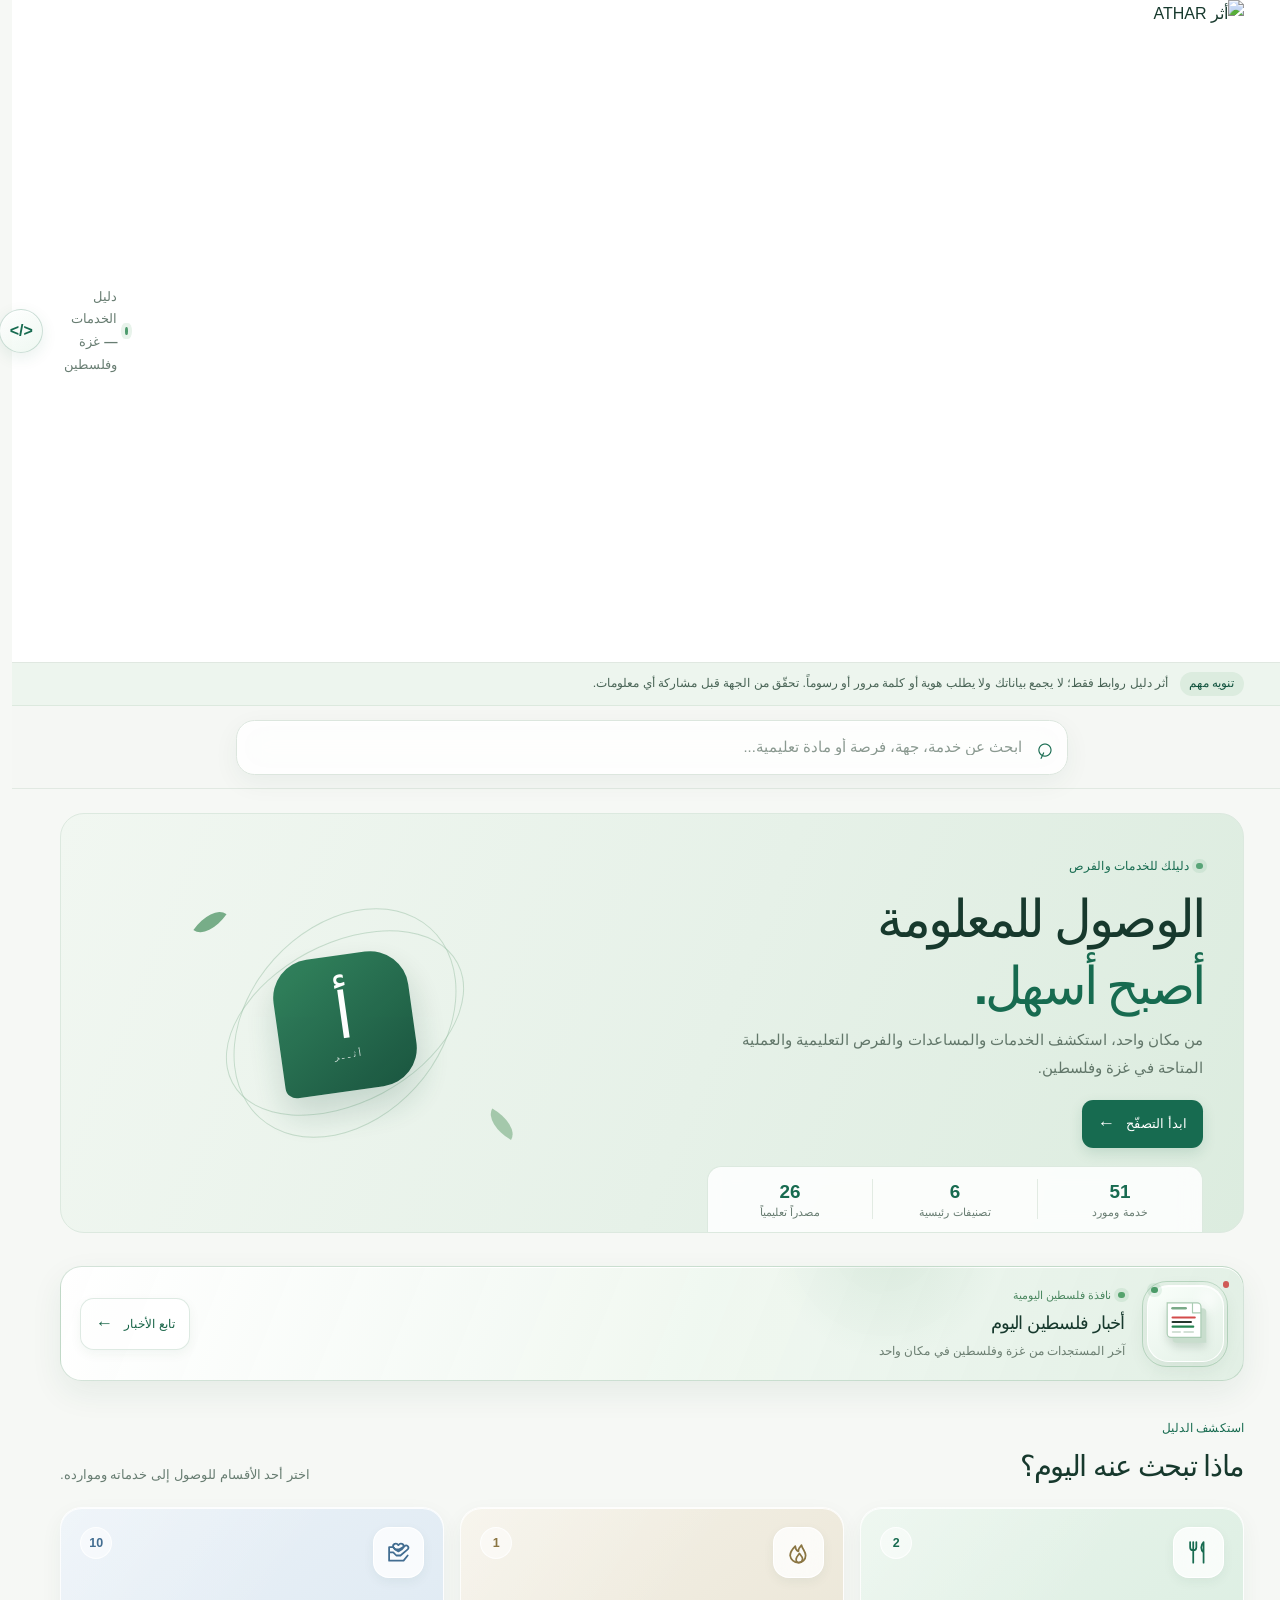
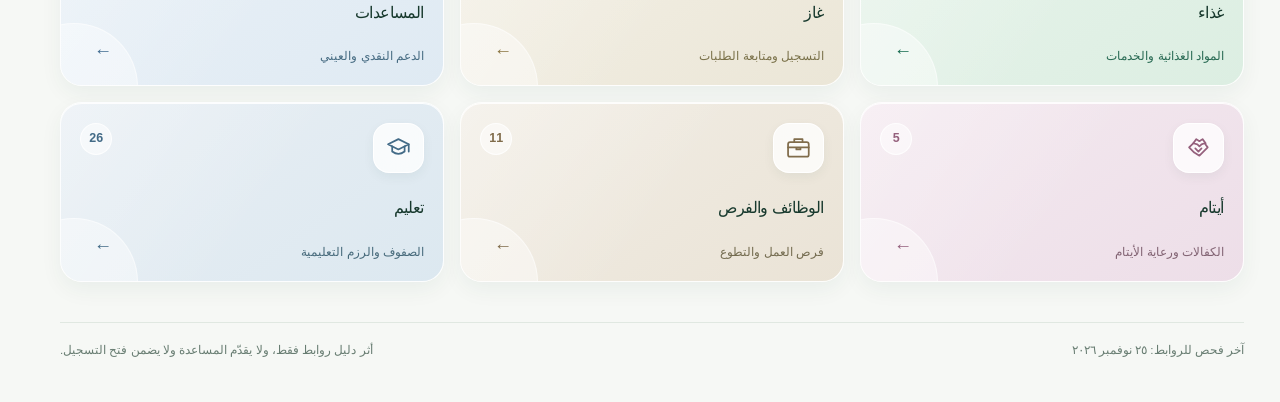
==== commit 72978647: "Update index.html: new logo in header and about modal" ====
--- a/index.html
+++ b/index.html
@@ -11,10 +11,10 @@
   <link rel="preconnect" href="https://fonts.googleapis.com">
   <link rel="preconnect" href="https://fonts.gstatic.com" crossorigin>
   <link href="https://fonts.googleapis.com/css2?family=Alexandria:wght@400;500;600;700;800&family=IBM+Plex+Sans+Arabic:wght@400;500;600;700&family=Noto+Sans+Arabic:wght@400;500;600;700;800&display=swap" rel="stylesheet">
-  <link rel="stylesheet" href="./style.css?v=20261126-api1-about1">
+  <link rel="stylesheet" href="./style.css?v=20261126-about-logo1">
   <script src="./news-config.js?v=20261126-api1"></script>
   <script src="./app.js?v=20261126-api1" defer></script>
-  <script src="./about.js?v=20261126-about1" defer></script>
+  <script src="./about.js?v=20261126-about-logo1" defer></script>
 </head>
 <body>
   <svg class="icon-sprite" aria-hidden="true" xmlns="http://www.w3.org/2000/svg">
@@ -29,8 +29,7 @@
   <header class="top">
     <div class="wrap top-inner">
       <a class="identity" href="./" aria-label="أثر — الصفحة الرئيسية">
-        <span class="logo" aria-hidden="true"><i></i><i></i><i></i></span>
-        <span class="brand"><strong>أثر</strong><span class="latin" lang="en" dir="ltr">ATHAR</span></span>
+        <img class="identity-logo" src="./athar-logo.png" alt="أثر ATHAR" width="1100" height="662">
       </a>
       <span class="loc"><span class="loc-dot" aria-hidden="true"></span> دليل الخدمات — غزة وفلسطين</span>
       <button class="athar-about-trigger" id="athar-about-open" type="button" aria-label="معلومات تطوير أثر" aria-haspopup="dialog" aria-controls="athar-about-dialog"><span aria-hidden="true">&lt;/&gt;</span></button>
@@ -246,7 +245,7 @@
   <div class="athar-about-backdrop" id="athar-about-backdrop" hidden>
     <section class="athar-about-dialog" id="athar-about-dialog" role="dialog" aria-modal="true" aria-labelledby="athar-about-title" aria-describedby="athar-about-description" tabindex="-1">
       <button class="athar-about-x" id="athar-about-x" type="button" aria-label="إغلاق نافذة معلومات التطوير">×</button>
-      <div class="athar-about-mark" aria-hidden="true"><span>أ</span></div>
+      <div class="athar-about-mark"><img src="./athar-logo.png" alt="شعار أثر" width="1100" height="662"></div>
       <h2 id="athar-about-title">أثر | ATHAR</h2>
       <p class="athar-about-subtitle">منصة رقمية لخدمة المجتمع الفلسطيني</p>
       <div class="athar-about-divider"></div>
@@ -267,4 +266,3 @@
   </footer>
 </body>
   </html>
-
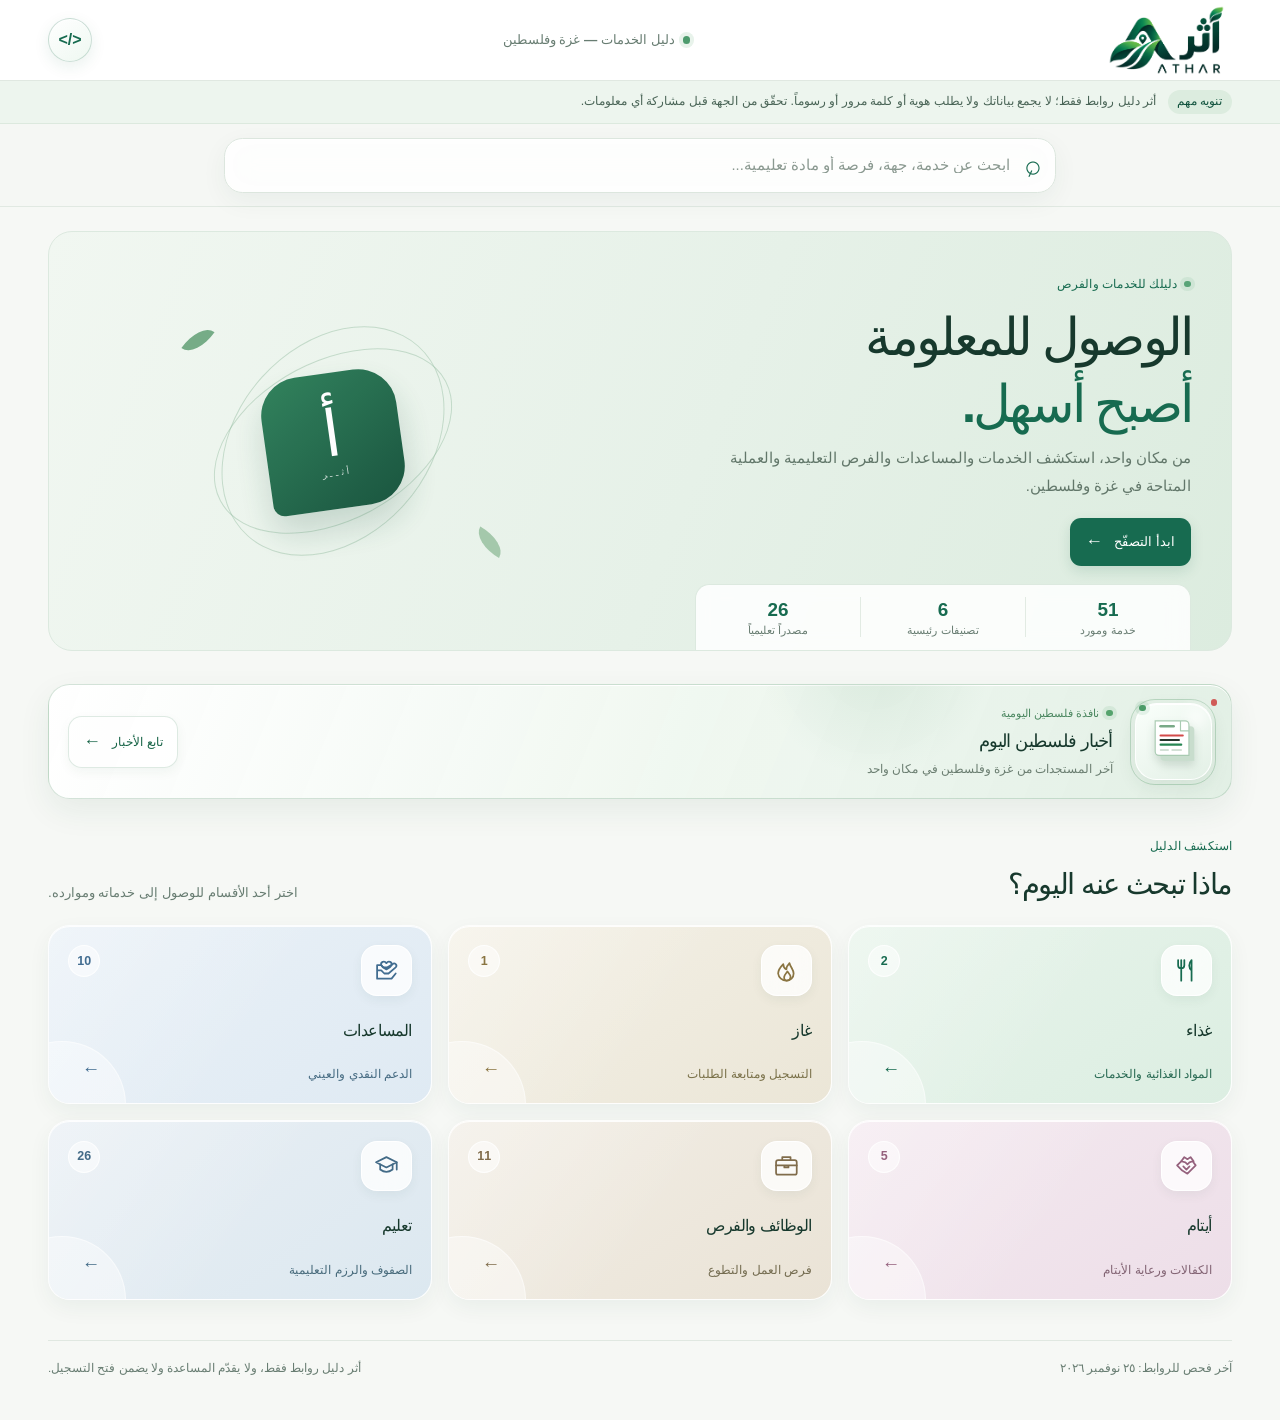
==== commit 385f1ef3: "index.html: remove redundant ATHAR title from about modal" ====
--- a/index.html
+++ b/index.html
@@ -11,7 +11,7 @@
   <link rel="preconnect" href="https://fonts.googleapis.com">
   <link rel="preconnect" href="https://fonts.gstatic.com" crossorigin>
   <link href="https://fonts.googleapis.com/css2?family=Alexandria:wght@400;500;600;700;800&family=IBM+Plex+Sans+Arabic:wght@400;500;600;700&family=Noto+Sans+Arabic:wght@400;500;600;700;800&display=swap" rel="stylesheet">
-  <link rel="stylesheet" href="./style.css?v=20261126-about-logo1">
+  <link rel="stylesheet" href="./style.css?v=20261126-about-compact1">
   <script src="./news-config.js?v=20261126-api1"></script>
   <script src="./app.js?v=20261126-api1" defer></script>
   <script src="./about.js?v=20261126-about-logo1" defer></script>
@@ -243,10 +243,9 @@
 <div class="ctext"><h3>رزم الثاني عشر — اقتصاد منزلي</h3><p>رزم معتمدة من وزارة التربية والتعليم — المدارس الافتراضية غزة. ملفات PDF.</p></div></div><details class="acc"><summary><span class="sbl">عرض الرزم</span><span class="pcnt">٣ رزم</span></summary><ul class="plist"><li><span class="pname">الرسم المهني</span><span class="psize">١٩٫٩ م.ب</span><a class="btn dl" href="https://moe.edu.ps/storage/app/gaza/ProfessionalBranchesGuidancePackages/HomeEconomics/%D8%A7%D9%84%D8%B1%D8%B3%D9%85%20%D8%A7%D9%84%D9%85%D9%87%D9%86%D9%8A.pdf" target="_blank" rel="noopener noreferrer"><span class="bl">تحميل مباشر</span></a></li><li><span class="pname">علوم مهنية خاصة ازياء وملابس</span><span class="psize">٣٤٫٨ م.ب</span><a class="btn dl" href="https://moe.edu.ps/storage/app/gaza/ProfessionalBranchesGuidancePackages/HomeEconomics/%D8%B9%D9%84%D9%88%D9%85%20%D9%85%D9%87%D9%86%D9%8A%D8%A9%20%D8%AE%D8%A7%D8%B5%D8%A9%20%D8%A7%D8%B2%D9%8A%D8%A7%D8%A1%20%D9%88%D9%85%D9%84%D8%A7%D8%A8%D8%B3.pdf" target="_blank" rel="noopener noreferrer"><span class="bl">تحميل مباشر</span></a></li><li><span class="pname">علوم مهنية خاصة تجميل</span><span class="psize">٥٢٫١ م.ب</span><a class="btn dl" href="https://moe.edu.ps/storage/app/gaza/ProfessionalBranchesGuidancePackages/HomeEconomics/%D8%B9%D9%84%D9%88%D9%85%20%D9%85%D9%87%D9%86%D9%8A%D8%A9%20%D8%AE%D8%A7%D8%B5%D8%A9%20%D8%AA%D8%AC%D9%85%D9%8A%D9%84.pdf" target="_blank" rel="noopener noreferrer"><span class="bl">تحميل مباشر</span></a></li></ul></details></article></div></section>
   </main>
   <div class="athar-about-backdrop" id="athar-about-backdrop" hidden>
-    <section class="athar-about-dialog" id="athar-about-dialog" role="dialog" aria-modal="true" aria-labelledby="athar-about-title" aria-describedby="athar-about-description" tabindex="-1">
+    <section class="athar-about-dialog" id="athar-about-dialog" role="dialog" aria-modal="true" aria-label="أثر | ATHAR" aria-describedby="athar-about-description" tabindex="-1">
       <button class="athar-about-x" id="athar-about-x" type="button" aria-label="إغلاق نافذة معلومات التطوير">×</button>
       <div class="athar-about-mark"><img src="./athar-logo.png" alt="شعار أثر" width="1100" height="662"></div>
-      <h2 id="athar-about-title">أثر | ATHAR</h2>
       <p class="athar-about-subtitle">منصة رقمية لخدمة المجتمع الفلسطيني</p>
       <div class="athar-about-divider"></div>
       <h3>عن المشروع</h3>
@@ -265,4 +264,4 @@
     <span>أثر دليل روابط فقط، ولا يقدّم المساعدة ولا يضمن فتح التسجيل.</span>
   </footer>
 </body>
-  </html>
+                                                                                                                                                                                                                                                                                                                                                         </html>
--- a/style.css
+++ b/style.css
@@ -27,13 +27,8 @@
 /* Brand header */
 .top { position: relative; z-index: 8; background: rgba(255,255,255,.94); border-block-end: 1px solid var(--line); }
 .top-inner { min-height: 5rem; display: flex; align-items: center; justify-content: space-between; gap: 1rem; }
-.identity { display: inline-flex; align-items: center; gap: .75rem; text-decoration: none; }
-.logo { width: 2.8rem; height: 2.8rem; border-radius: .95rem; background: linear-gradient(145deg, #217653, #104d37); display: flex; align-items: center; justify-content: center; flex-direction: column; gap: 3px; padding: 8px; box-shadow: 0 5px 14px #17644725; }
-.logo i { display: block; height: 3px; border-radius: 3px; background: #fff; }
-.logo i:nth-child(1) { width: 100%; }
-.logo i:nth-child(2) { width: 72%; }
-.logo i:nth-child(3) { width: 45%; }
-.brand strong { display: block; font-size: 1.42rem; line-height: 1.15; font-weight: 900; letter-spacing: -.04em; }
+.identity { display: inline-flex; align-items: center; text-decoration: none; flex: 0 0 auto; }
+.identity-logo { display: block; width: 8.2rem; height: auto; max-height: 4.45rem; object-fit: contain; object-position: center; }
 .latin { display: block; font-family: Arial,sans-serif; font-size: .61rem; letter-spacing: .24em; color: var(--muted); line-height: 1.3; }
 .loc { display: inline-flex; align-items: center; gap: .5rem; color: var(--muted); font-size: .83rem; font-weight: 600; }
 .loc-dot { width: .48rem; height: .48rem; border-radius: 50%; background: #4d9b6d; box-shadow: 0 0 0 4px #e8f3eb; }
@@ -135,7 +130,7 @@
 @media (max-width: 760px) {
   .wrap { width: min(100% - 1.35rem, 74rem); }
   .top-inner { min-height: 4.35rem; }
-  .logo { width: 2.5rem; height: 2.5rem; }
+  .identity-logo { width: 6.5rem; max-height: 3.8rem; }
   .loc { font-size: .7rem; }
   .notice { font-size: .7rem; line-height: 1.65; }
   .notice .wrap { align-items: flex-start; gap: .5rem; padding-block: .55rem; }
@@ -306,20 +301,20 @@
 .athar-about-backdrop{position:fixed;z-index:1000;inset:0;display:grid;place-items:center;padding:1rem;background:rgba(9,28,19,.58);backdrop-filter:blur(8px);-webkit-backdrop-filter:blur(8px);opacity:0;transition:opacity .22s ease}
 .athar-about-backdrop[hidden]{display:none}
 .athar-about-backdrop.is-visible{opacity:1}
-.athar-about-dialog{position:relative;width:min(100%,32rem);max-height:min(88dvh,46rem);overflow:auto;padding:2rem 1.65rem 1.5rem;border:1px solid rgba(255,255,255,.8);border-radius:1.65rem;background:linear-gradient(145deg,rgba(255,255,255,.97),rgba(246,251,247,.94));box-shadow:0 24px 80px rgba(0,0,0,.24),inset 0 1px 0 #fff;text-align:center;color:#18352c;transform:translateY(12px) scale(.985);transition:transform .22s ease;overscroll-behavior:contain}
+.athar-about-dialog{position:relative;width:min(100%,32rem);max-height:min(92dvh,46rem);overflow:auto;padding:1.6rem 1.65rem 1.25rem;border:1px solid rgba(255,255,255,.8);border-radius:1.65rem;background:linear-gradient(145deg,rgba(255,255,255,.97),rgba(246,251,247,.94));box-shadow:0 24px 80px rgba(0,0,0,.24),inset 0 1px 0 #fff;text-align:center;color:#18352c;transform:translateY(12px) scale(.985);transition:transform .22s ease;overscroll-behavior:contain}
 .athar-about-backdrop.is-visible .athar-about-dialog{transform:translateY(0) scale(1)}
 .athar-about-x{position:absolute;top:.7rem;inset-inline-start:.8rem;width:2rem;height:2rem;border:0;border-radius:50%;background:rgba(23,100,71,.08);color:#176447;font-size:1.45rem;line-height:1;cursor:pointer}
-.athar-about-mark{display:grid;place-items:center;width:3.65rem;height:3.65rem;margin:0 auto .7rem;border:1px solid rgba(23,100,71,.13);border-radius:1.2rem;background:linear-gradient(145deg,#eff9f1,#dcefe1);box-shadow:0 8px 22px rgba(23,100,71,.1),inset 0 1px 0 #fff;color:#176447}
-.athar-about-mark span{font-family:Tahoma,Arial,sans-serif;font-size:2.1rem;font-weight:900}
+.athar-about-mark{display:grid;place-items:center;width:min(100%,10.5rem);margin:0 auto .45rem;padding:.25rem;background:transparent}
+.athar-about-mark img{display:block;width:100%;height:auto;max-height:5.4rem;object-fit:contain}
 .athar-about-dialog h2{margin:0;color:#079e68;font-family:Alexandria,'IBM Plex Sans Arabic',Tahoma,sans-serif;font-size:1.65rem;font-weight:900}
 .athar-about-subtitle{margin:.25rem 0 0;color:#718078;font-size:.8rem}
 .athar-about-dialog h3{margin:.25rem 0 .55rem;font-size:1rem;font-weight:800}
-.athar-about-dialog #athar-about-description{max-width:27rem;margin:0 auto;color:#52645a;font-size:.88rem;line-height:2}
-.athar-about-divider{height:1px;margin:1.1rem 0;background:linear-gradient(90deg,transparent,#dce8df,transparent)}
+.athar-about-dialog #athar-about-description{max-width:27rem;margin:0 auto;color:#52645a;font-size:.88rem;line-height:1.75}
+.athar-about-divider{height:1px;margin:.75rem 0;background:linear-gradient(90deg,transparent,#dce8df,transparent)}
 .athar-about-team{margin:.1rem 0 .25rem;color:#079e68;font-size:1.05rem;font-weight:900}
 .athar-about-names{margin:0;color:#24372d;font-family:Arial,sans-serif;font-size:1.08rem;font-weight:800}
 .athar-about-copyright{margin:0;color:#77837c;font-size:.82rem}
-.athar-about-close{width:100%;min-height:3.1rem;margin-top:1.25rem;border:0;border-radius:.9rem;background:linear-gradient(110deg,#079e68,#168457);color:#fff;font:inherit;font-weight:800;cursor:pointer;box-shadow:0 7px 18px rgba(7,158,104,.17);transition:filter .18s ease,transform .18s ease}
+.athar-about-close{width:100%;min-height:3.1rem;margin-top:.95rem;border:0;border-radius:.9rem;background:linear-gradient(110deg,#079e68,#168457);color:#fff;font:inherit;font-weight:800;cursor:pointer;box-shadow:0 7px 18px rgba(7,158,104,.17);transition:filter .18s ease,transform .18s ease}
 .athar-about-close:hover{filter:brightness(.96);transform:translateY(-1px)}
-@media(max-width:760px){.athar-about-trigger{width:2.45rem;height:2.45rem}.top-inner{gap:.6rem}.loc{min-width:0}.athar-about-dialog{padding:1.8rem 1.15rem 1.2rem;border-radius:1.35rem}.athar-about-dialog h2{font-size:1.45rem}.athar-about-dialog #athar-about-description{font-size:.82rem}}
+@media(max-width:760px){.athar-about-trigger{width:2.45rem;height:2.45rem}.top-inner{gap:.6rem}.loc{min-width:0}.athar-about-dialog{padding:1.3rem 1.15rem .95rem;border-radius:1.35rem}.athar-about-mark img{max-height:4.5rem}.athar-about-dialog h2{font-size:1.45rem}.athar-about-dialog #athar-about-description{font-size:.82rem}}
 @media(prefers-reduced-motion:reduce){.athar-about-trigger,.athar-about-backdrop,.athar-about-dialog,.athar-about-close{transition:none!important}}
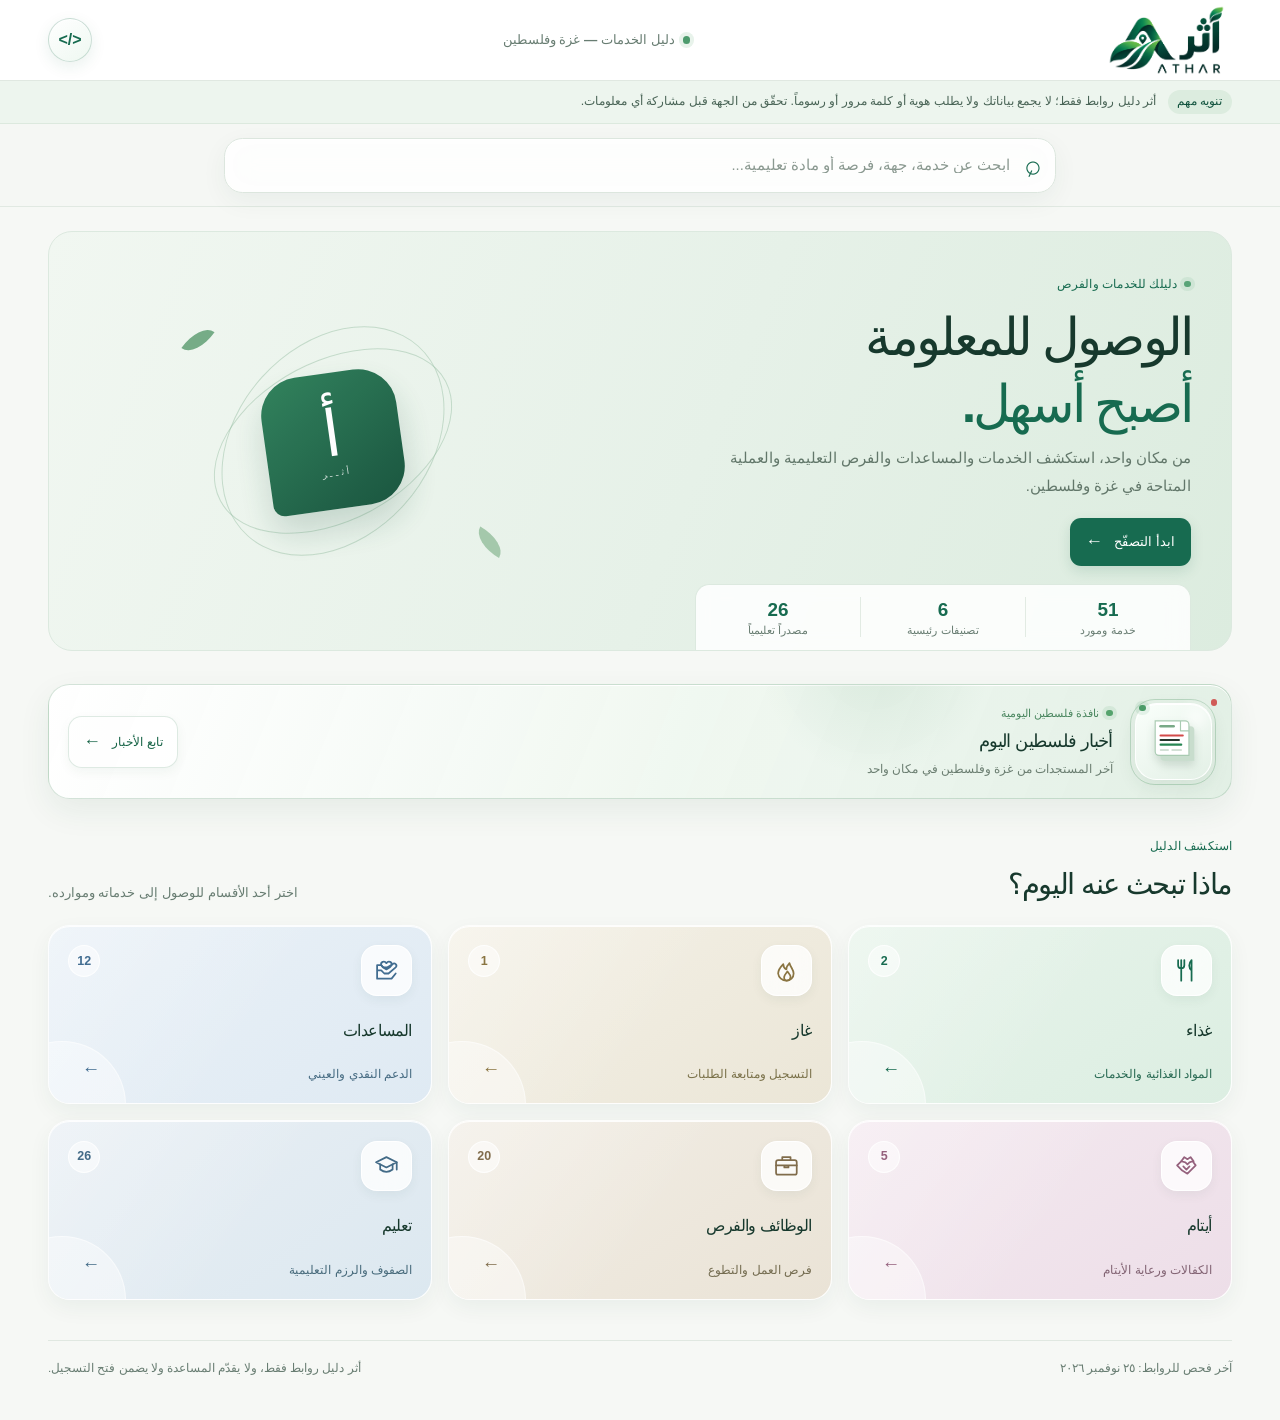
==== commit f639fdca: "إضافة 11 بطاقة جديدة من قناة المتقدمون (وظائف ومساعدات)" ====
--- a/index.html
+++ b/index.html
@@ -105,7 +105,7 @@
 <article class="card"><span class="unv">غير موثّق</span><div class="chead">
 <img class="lg" src="[data-uri]" alt="شعار منصة إي غزة" width="72" height="72">
 <div class="ctext"><h3>إي غزة — الغاز</h3><p>تسجيل الطلبات ومتابعة حالة الطلب وموعد الاسطوانة.</p></div></div><div class="links"><a class="btn" href="https://e-gaza.com/" target="_blank" rel="noopener noreferrer"><span class="bl">تسجيل وحالة الطلب</span><span class="host" dir="ltr">e-gaza.com</span></a><a class="btn" href="https://e-gaza.com/login" target="_blank" rel="noopener noreferrer"><span class="bl">دخول</span><span class="host" dir="ltr">e-gaza.com</span></a><a class="btn" href="https://e-gaza.com/check" target="_blank" rel="noopener noreferrer"><span class="bl">موعد الاسطوانة</span><span class="host" dir="ltr">e-gaza.com</span></a></div></article></div></section>
-<section data-cat="مساعدات نقدية وعينية"><h2>مساعدات نقدية وعينية<span class="cnt">10</span></h2><div class="grid">
+<section data-cat="مساعدات نقدية وعينية"><h2>مساعدات نقدية وعينية<span class="cnt">12</span></h2><div class="grid">
 <article class="card"><span class="unv">غير موثّق</span><div class="chead">
 <img class="lg" src="[data-uri]" alt="شعار المنظومة الوطنية للإغاثة" width="72" height="72">
 <div class="ctext"><h3>المنظومة الوطنية للإغاثة</h3><p>بوابة خدمات المواطن.</p></div></div><div class="links"><a class="btn" href="https://services.citizen.egaza.ps/login" target="_blank" rel="noopener noreferrer"><span class="bl">تسجيل الدخول</span><span class="host" dir="ltr">services.citizen.egaza.ps</span></a></div></article>
@@ -133,7 +133,13 @@
 <div class="ctext"><h3>جمعية تطوير بيت لاهيا — طلب مساعدة</h3><p>نموذج طلب مساعدة. تحقق من الجهة المنظمة قبل إدخال بيانات شخصية.</p></div></div><div class="links"><a class="btn" href="https://ee.kobotoolbox.org/x/vSKBXeqC" target="_blank" rel="noopener noreferrer"><span class="bl">نموذج الطلب</span><span class="host" dir="ltr">ee.kobotoolbox.org</span></a></div></article>
 <article class="card"><span class="unv">غير موثّق</span><div class="chead">
 <img class="lg" src="[data-uri]" alt="شعار Humanity First" width="72" height="72">
-<div class="ctext"><h3>حفاضات الأطفال (مواليد 2026) — Humanity First وIOM</h3><p>نموذج تسجيل حسب المقال. تحقق من الجهة المنظمة قبل إدخال بيانات شخصية.</p></div></div><div class="links"><a class="btn" href="https://ee.kobotoolbox.org/x/CBhSQ8l4" target="_blank" rel="noopener noreferrer"><span class="bl">نموذج التسجيل</span><span class="host" dir="ltr">ee.kobotoolbox.org</span></a></div></article></div></section>
+<div class="ctext"><h3>حفاضات الأطفال (مواليد 2026) — Humanity First وIOM</h3><p>نموذج تسجيل حسب المقال. تحقق من الجهة المنظمة قبل إدخال بيانات شخصية.</p></div></div><div class="links"><a class="btn" href="https://ee.kobotoolbox.org/x/CBhSQ8l4" target="_blank" rel="noopener noreferrer"><span class="bl">نموذج التسجيل</span><span class="host" dir="ltr">ee.kobotoolbox.org</span></a></div></article>
+<article class="card"><span class="unv">غير موثّق</span><div class="chead">
+<img class="lg" src="[data-uri]" alt="شعار جمعية المستقبل الخيرية" width="72" height="72">
+<div class="ctext"><h3>حفاضات الأطفال — جمعية المستقبل الخيرية</h3><p>تسجيل الأسر التي لديها أطفال دون عمر السنتين للاستفادة من حفاضات الأطفال (البامبرز). تحقق من الجهة المنظمة قبل إدخال بيانات شخصية.</p></div></div><div class="links"><a class="btn" href="https://ee.kobotoolbox.org/x/X57PKESs" target="_blank" rel="noopener noreferrer"><span class="bl">نموذج التسجيل</span><span class="host" dir="ltr">ee.kobotoolbox.org</span></a></div></article>
+<article class="card"><span class="unv">غير موثّق</span><div class="chead">
+<img class="lg" src="[data-uri]" alt="شعار جمعية الثقافة والفكر الحر" width="72" height="72">
+<div class="ctext"><h3>دعم المشاريع الاقتصادية للنساء — الثقافة والفكر الحر واليونيسف</h3><p>تسجيل لدعم المشاريع الاقتصادية التي تقودها النساء والأسر في قطاع غزة عبر منصة التمكين الاقتصادي. تحقق من الجهة المنظمة قبل إدخال بيانات شخصية.</p></div></div><div class="links"><a class="btn" href="https://mis.cfta-ps.org/Livelihoods/Home/Login?lang=ar" target="_blank" rel="noopener noreferrer"><span class="bl">منصة التسجيل</span><span class="host" dir="ltr">mis.cfta-ps.org</span></a></div></article></div></section>
 <section data-cat="أيتام"><h2>أيتام<span class="cnt">5</span></h2><div class="grid">
 <article class="card"><span class="unv">غير موثّق</span><div class="chead">
 <img class="lg" src="[data-uri]" alt="شعار نموذج Google" width="72" height="72">
@@ -150,7 +156,7 @@
 <article class="card"><span class="unv">غير موثّق</span><div class="chead">
 <img class="lg" src="[data-uri]" alt="شعار مبادرة سوبر يتيم" width="72" height="72">
 <div class="ctext"><h3>مبادرة سوبر يتيم</h3><p>تسجيل أيتام.</p></div></div><div class="links"><a class="btn" href="https://superyateem.com/" target="_blank" rel="noopener noreferrer"><span class="bl">صفحة التسجيل</span><span class="host" dir="ltr">superyateem.com</span></a></div></article></div></section>
-<section data-cat="وظائف وتطوع"><h2>وظائف وتطوع<span class="cnt">11</span></h2><div class="grid">
+<section data-cat="وظائف وتطوع"><h2>وظائف وتطوع<span class="cnt">20</span></h2><div class="grid">
 <article class="card"><span class="unv">غير موثّق</span><div class="chead">
 <img class="lg" src="[data-uri]" alt="شعار برنامج متطوعي الأمم المتحدة" width="72" height="72">
 <div class="ctext"><h3>متطوعو الأمم المتحدة — فرصة محددة</h3><p>إعلان فرصة واحد منشور.</p></div></div><div class="links"><a class="btn" href="https://app.unv.org/opportunities/1784888021273795" target="_blank" rel="noopener noreferrer"><span class="bl">صفحة الفرصة</span><span class="host" dir="ltr">app.unv.org</span></a></div></article>
@@ -183,7 +189,34 @@
 <div class="ctext"><h3>جمعية عبد الشافي ACHA — وظيفة</h3><p>نموذج تقديم على وظيفة بالشراكة مع UNFPA حسب المقال. تحقق من الجهة المنظمة قبل إدخال بيانات شخصية.</p></div></div><div class="links"><a class="btn" href="https://docs.google.com/forms/d/e/1FAIpQLSdR-iWWe-4haLedpQcHfP1Dt8es5EUEmki6ajPHoMYl9TktIw/viewform" target="_blank" rel="noopener noreferrer"><span class="bl">نموذج التقديم</span><span class="host" dir="ltr">docs.google.com</span></a></div></article>
 <article class="card"><span class="unv">غير موثّق</span><div class="chead">
 <img class="lg" src="[data-uri]" alt="شعار مستشفى حيفا الخيري" width="72" height="72">
-<div class="ctext"><h3>مستشفى حيفا الخيري — أخصائية تغذية</h3><p>نموذج تقديم على وظيفة واحدة، مدينة غزة. تحقق من الجهة المنظمة قبل إدخال بيانات شخصية.</p></div></div><div class="links"><a class="btn" href="https://forms.gle/xQSygqJRCZT45ivo9" target="_blank" rel="noopener noreferrer"><span class="bl">نموذج التقديم</span><span class="host" dir="ltr">forms.gle</span></a></div></article></div></section>
+<div class="ctext"><h3>مستشفى حيفا الخيري — أخصائية تغذية</h3><p>نموذج تقديم على وظيفة واحدة، مدينة غزة. تحقق من الجهة المنظمة قبل إدخال بيانات شخصية.</p></div></div><div class="links"><a class="btn" href="https://forms.gle/xQSygqJRCZT45ivo9" target="_blank" rel="noopener noreferrer"><span class="bl">نموذج التقديم</span><span class="host" dir="ltr">forms.gle</span></a></div></article>
+<article class="card"><div class="chead">
+<img class="lg" src="[data-uri]" alt="شعار منظمة الحق في اللعب" width="72" height="72">
+<div class="ctext"><h3>منظمة الحق في اللعب RTP — مستشار أمن وسلامة</h3><p>تقديم على وظيفة استشاري أمن وسلامة عبر منصة التوظيف الخاصة بالمنظمة. التقديم متاح حتى 12 ديسمبر 2026.</p></div></div><div class="links"><a class="btn" href="https://righttoplay.hiringplatform.ca/257256-safety-security-consultant/1169332-application-form/en" target="_blank" rel="noopener noreferrer"><span class="bl">نموذج التقديم</span><span class="host" dir="ltr">righttoplay.hiringplatform.ca</span></a></div></article>
+<article class="card"><div class="chead">
+<img class="lg" src="[data-uri]" alt="شعار لجنة الإنقاذ الدولية" width="72" height="72">
+<div class="ctext"><h3>لجنة الإنقاذ الدولية IRC — مسؤول تنمية الطفولة المبكرة</h3><p>تقديم على وظيفة ECD Officer في دير البلح عبر نظام التوظيف الرسمي للجنة.</p></div></div><div class="links"><a class="btn" href="https://theirc.wd1.myworkdayjobs.com/External_Careers/job/Deir-al-Balah-Gaza-occupied-Palestinian-Territory-oPT/ECD-Officer_JR00006191" target="_blank" rel="noopener noreferrer"><span class="bl">صفحة التقديم</span><span class="host" dir="ltr">theirc.wd1.myworkdayjobs.com</span></a></div></article>
+<article class="card"><div class="chead">
+<img class="lg" src="[data-uri]" alt="شعار أطباء بلا حدود" width="72" height="72">
+<div class="ctext"><h3>أطباء بلا حدود MSF — كهربائي</h3><p>تقديم على وظيفة كهربائي في قطاع غزة عبر نموذج التوظيف الخاص بالمنظمة.</p></div></div><div class="links"><a class="btn" href="https://tally.so/r/7XxLZL" target="_blank" rel="noopener noreferrer"><span class="bl">نموذج التقديم</span><span class="host" dir="ltr">tally.so</span></a></div></article>
+<article class="card"><span class="unv">غير موثّق</span><div class="chead">
+<img class="lg" src="[data-uri]" alt="شعار Humanity First" width="72" height="72">
+<div class="ctext"><h3>Humanity First UK — 16 وظيفة (مركز آفاق)</h3><p>شواغر في مدرسة ومركز آفاق للتعلم المجتمعي بالزوايدة، دير البلح. اختر الوظيفة من القائمة في أول النموذج. تحقق من الجهة المنظمة قبل إدخال بيانات شخصية.</p></div></div><div class="links"><a class="btn" href="https://ee.kobotoolbox.org/x/b0xs1KnY" target="_blank" rel="noopener noreferrer"><span class="bl">نموذج التقديم</span><span class="host" dir="ltr">ee.kobotoolbox.org</span></a></div></article>
+<article class="card"><span class="unv">غير موثّق</span><div class="chead">
+<img class="lg" src="[data-uri]" alt="شعار جمعية العطاء الخيرية" width="72" height="72">
+<div class="ctext"><h3>جمعية العطاء الخيرية — مدرس/ة وأخصائي/ة نفسي/ة</h3><p>شواغر تعليم أساسي وأخصائي نفسي ضمن خدمات الأطفال. تحقق من الجهة المنظمة قبل إدخال بيانات شخصية.</p></div></div><div class="links"><a class="btn" href="https://docs.google.com/forms/d/e/1FAIpQLSc4BZHfaF3hJI_JaYDlLO1KHG-6XepURCp61g0JYhxN0nFUHw/viewform" target="_blank" rel="noopener noreferrer"><span class="bl">استمارة التوظيف</span><span class="host" dir="ltr">docs.google.com</span></a></div></article>
+<article class="card"><span class="unv">غير موثّق</span><div class="chead">
+<img class="lg" src="[data-uri]" alt="شعار مؤسسة السمع والبصر" width="72" height="72">
+<div class="ctext"><h3>مؤسسة السمع والبصر — فرص عمل للعمال والخريجين</h3><p>مطلوب محاسب ومنسق مشروع وموظف مشتريات وتخصصات أخرى. تحقق من الجهة المنظمة قبل إدخال بيانات شخصية.</p></div></div><div class="links"><a class="btn" href="https://docs.google.com/forms/d/e/1FAIpQLSfY0YMJnHr5OZwQmMXGcLBGdCxEBhQZN4e6gnFtzUhV2Xe9Jw/viewform" target="_blank" rel="noopener noreferrer"><span class="bl">استمارة طلب عمال</span><span class="host" dir="ltr">docs.google.com</span></a></div></article>
+<article class="card"><span class="unv">غير موثّق</span><div class="chead">
+<img class="lg" src="[data-uri]" alt="شعار المدرسة الملكية" width="72" height="72">
+<div class="ctext"><h3>المدرسة الملكية — استقبال بيانات المتقدمين للوظائف</h3><p>تخصصات الإرشاد التربوي والنفسي وعلم النفس والخدمة الاجتماعية وغيرها. تحقق من الجهة المنظمة قبل إدخال بيانات شخصية.</p></div></div><div class="links"><a class="btn" href="https://forms.gle/zaAJPQ6guBJvgiej6" target="_blank" rel="noopener noreferrer"><span class="bl">نموذج التقديم</span><span class="host" dir="ltr">forms.gle</span></a></div></article>
+<article class="card"><span class="unv">غير موثّق</span><div class="chead">
+<img class="lg" src="[data-uri]" alt="شعار مجموعة السلام التدريبية" width="72" height="72">
+<div class="ctext"><h3>مجموعة السلام التدريبية ATG — مدربو إنجليزية ومعلمات</h3><p>استقطاب مدربي ومدربات لغة إنجليزية، ومعلمات في العربية والرياضيات والعلوم والإنجليزية (المنطقة الجنوبية). تحقق من الجهة المنظمة قبل إدخال بيانات شخصية.</p></div></div><div class="links"><a class="btn" href="https://forms.gle/7BtZxQPhMEmHJS2w5" target="_blank" rel="noopener noreferrer"><span class="bl">تسجيل مدربين</span><span class="host" dir="ltr">forms.gle</span></a><a class="btn" href="https://forms.gle/yN9ENDs7DtnzJ7Fy5" target="_blank" rel="noopener noreferrer"><span class="bl">تسجيل معلمات</span><span class="host" dir="ltr">forms.gle</span></a></div></article>
+<article class="card"><span class="unv">غير موثّق</span><div class="chead">
+<img class="lg" src="[data-uri]" alt="شعار وظائف محلات الملابس" width="72" height="72">
+<div class="ctext"><h3>سلسلة محلات ملابس — مبيعات ومحاسبة ووظائف أخرى</h3><p>وظائف إدارة ومحاسبة ومبيعات وعامل مخزن وتصوير في فروع غزة والنصيرات ودير البلح وخانيونس. تحقق من الجهة المنظمة قبل إدخال بيانات شخصية.</p></div></div><div class="links"><a class="btn" href="https://docs.google.com/forms/d/e/1FAIpQLSempBa5HD03OcoM1sbYChp-dpv0pnDKokiSq3asFNAR6ax3IA/viewform" target="_blank" rel="noopener noreferrer"><span class="bl">نموذج طلب توظيف</span><span class="host" dir="ltr">docs.google.com</span></a></div></article></div></section>
   
 <section data-cat="تعليم"><h2>تعليم<span class="cnt">26</span></h2><div class="grid">
 <article class="card"><span class="unv">غير موثّق</span><div class="chead">
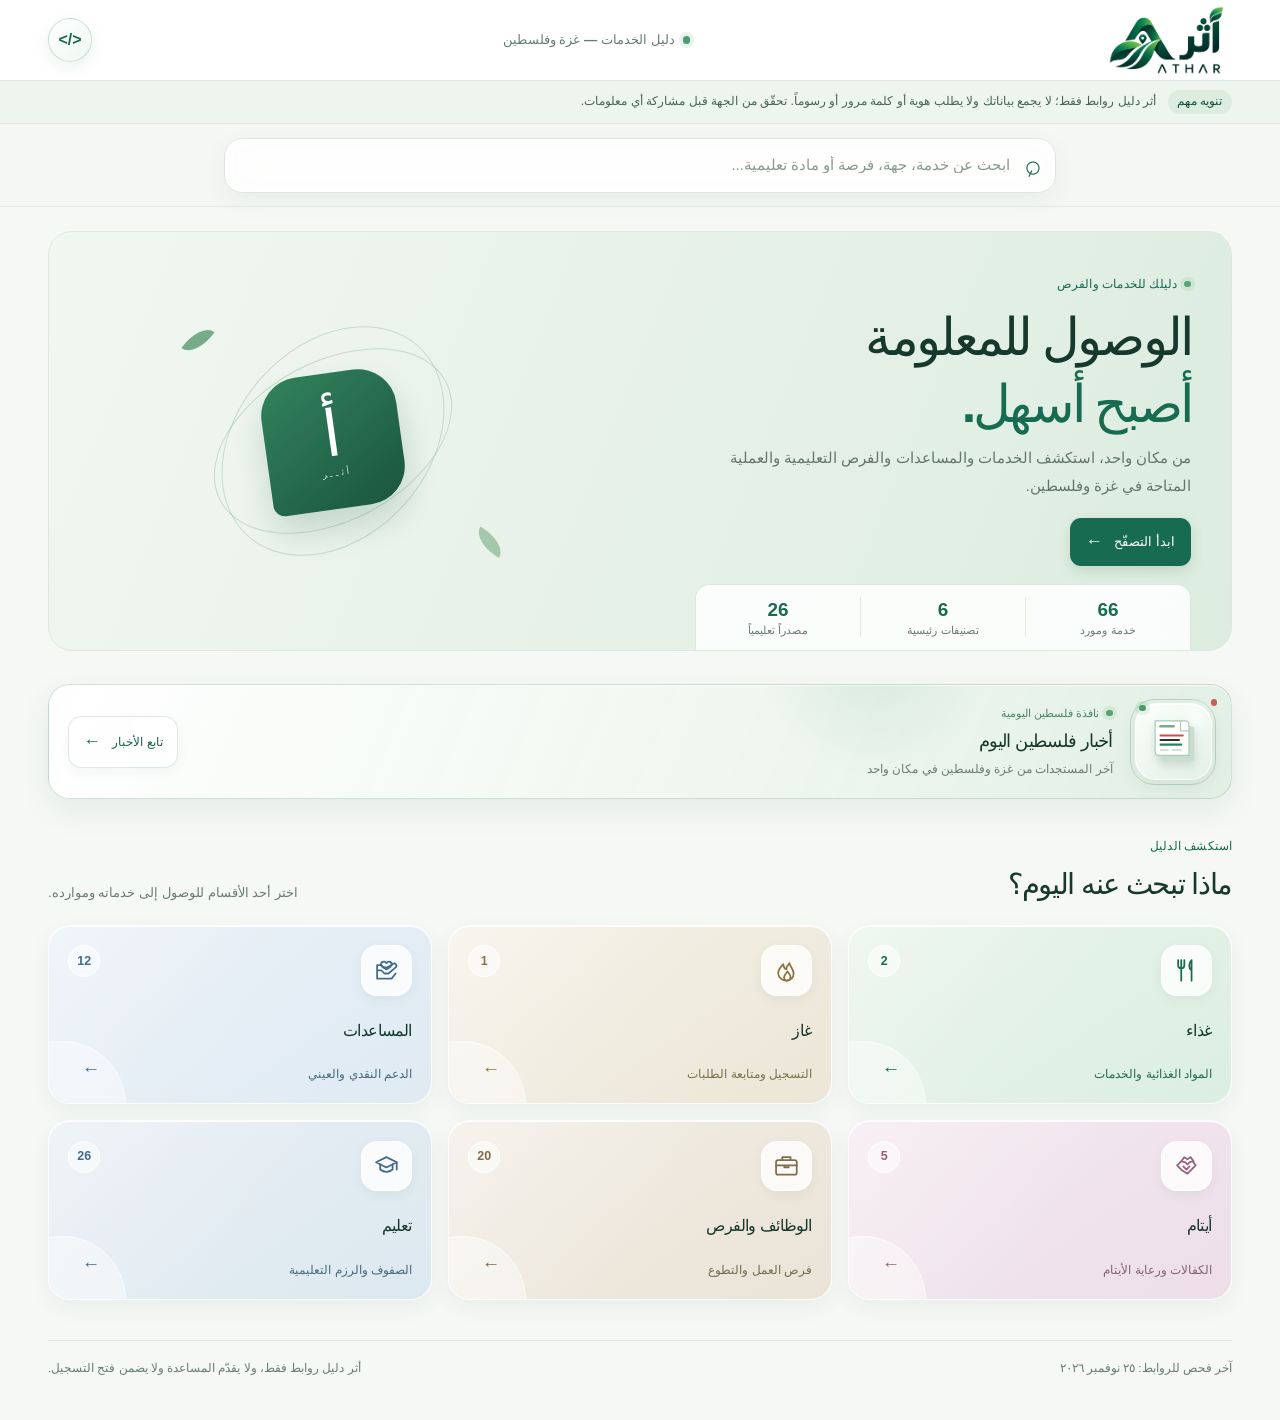
==== commit 0e3e0169: "Update app.js script version in index.html" ====
--- a/index.html
+++ b/index.html
@@ -13,7 +13,7 @@
   <link href="https://fonts.googleapis.com/css2?family=Alexandria:wght@400;500;600;700;800&family=IBM+Plex+Sans+Arabic:wght@400;500;600;700&family=Noto+Sans+Arabic:wght@400;500;600;700;800&display=swap" rel="stylesheet">
   <link rel="stylesheet" href="./style.css?v=20261126-about-compact1">
   <script src="./news-config.js?v=20261126-api1"></script>
-  <script src="./app.js?v=20261126-api1" defer></script>
+  <script src="./app.js?v=20261127-hero1" defer></script>
   <script src="./about.js?v=20261126-about-logo1" defer></script>
 </head>
 <body>
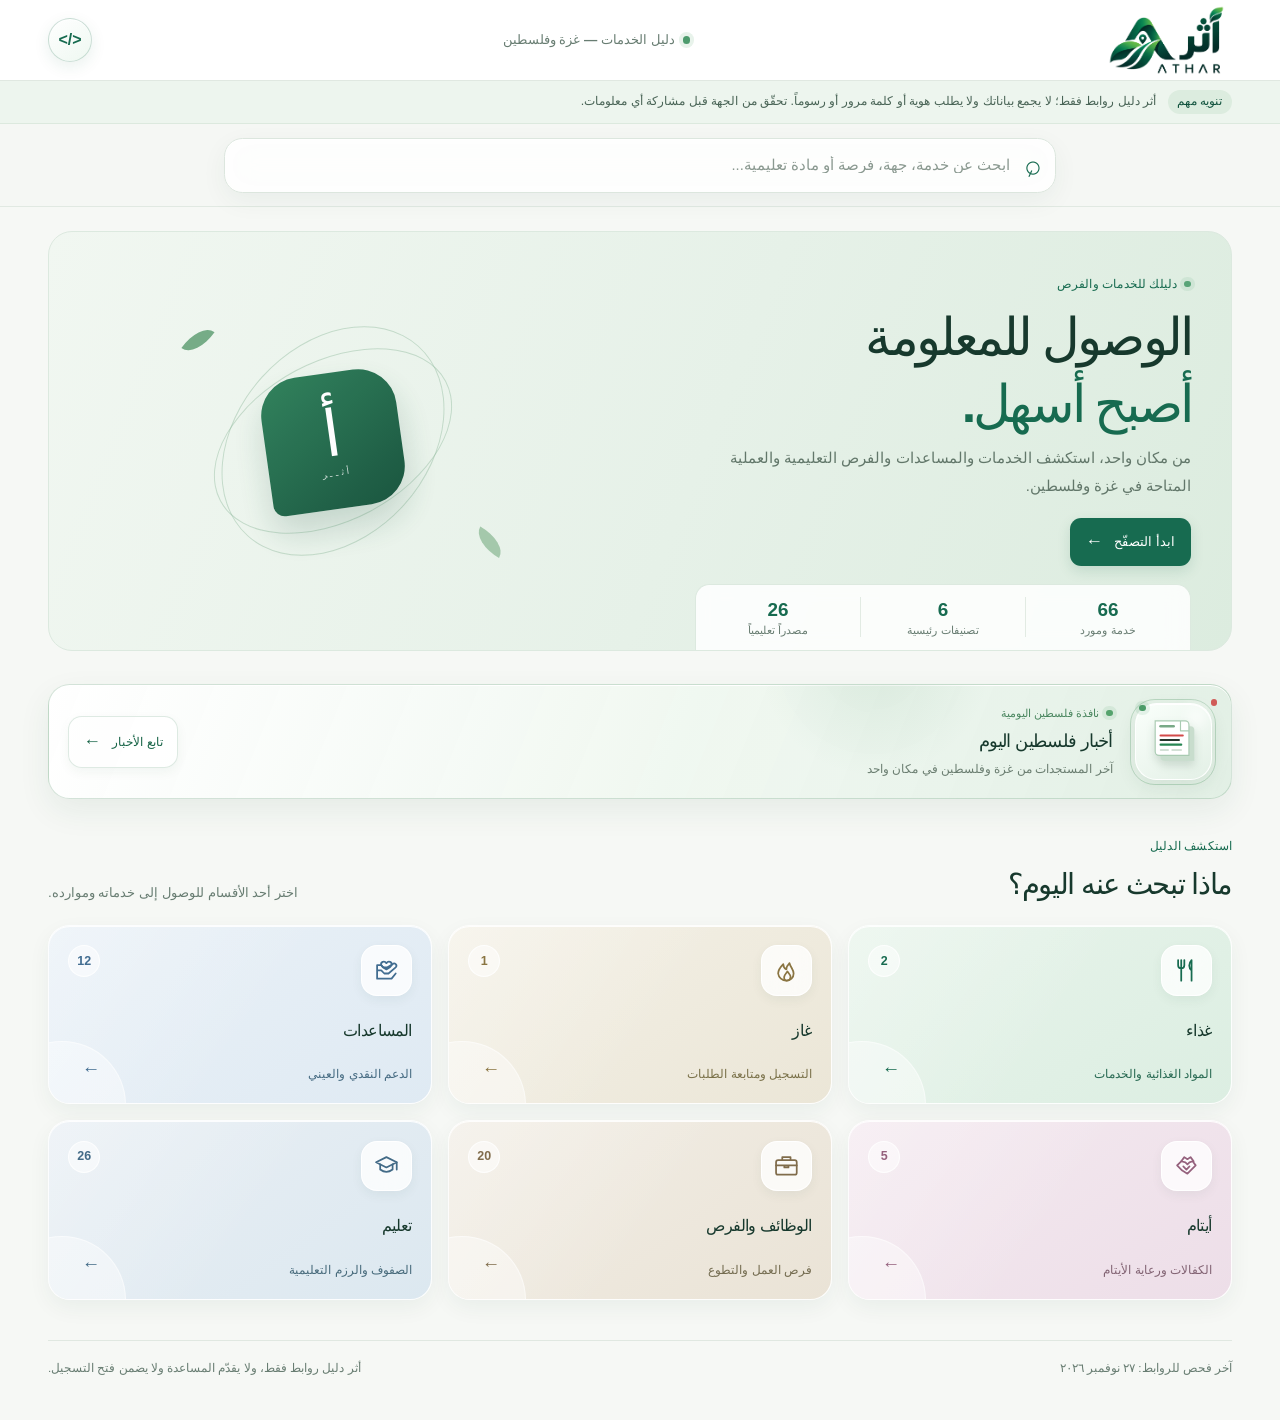
==== commit 537c4a79: "Update last checked date in footer" ====
--- a/index.html
+++ b/index.html
@@ -293,7 +293,7 @@
     </section>
   </div>
   <footer class="wrap">
-    <span>آخر فحص للروابط: <time datetime="2026-11-25">٢٥ نوفمبر ٢٠٢٦</time></span>
+    <span>آخر فحص للروابط: <time datetime="2026-11-27">٢٧ نوفمبر ٢٠٢٦</time></span>
     <span>أثر دليل روابط فقط، ولا يقدّم المساعدة ولا يضمن فتح التسجيل.</span>
   </footer>
 </body>
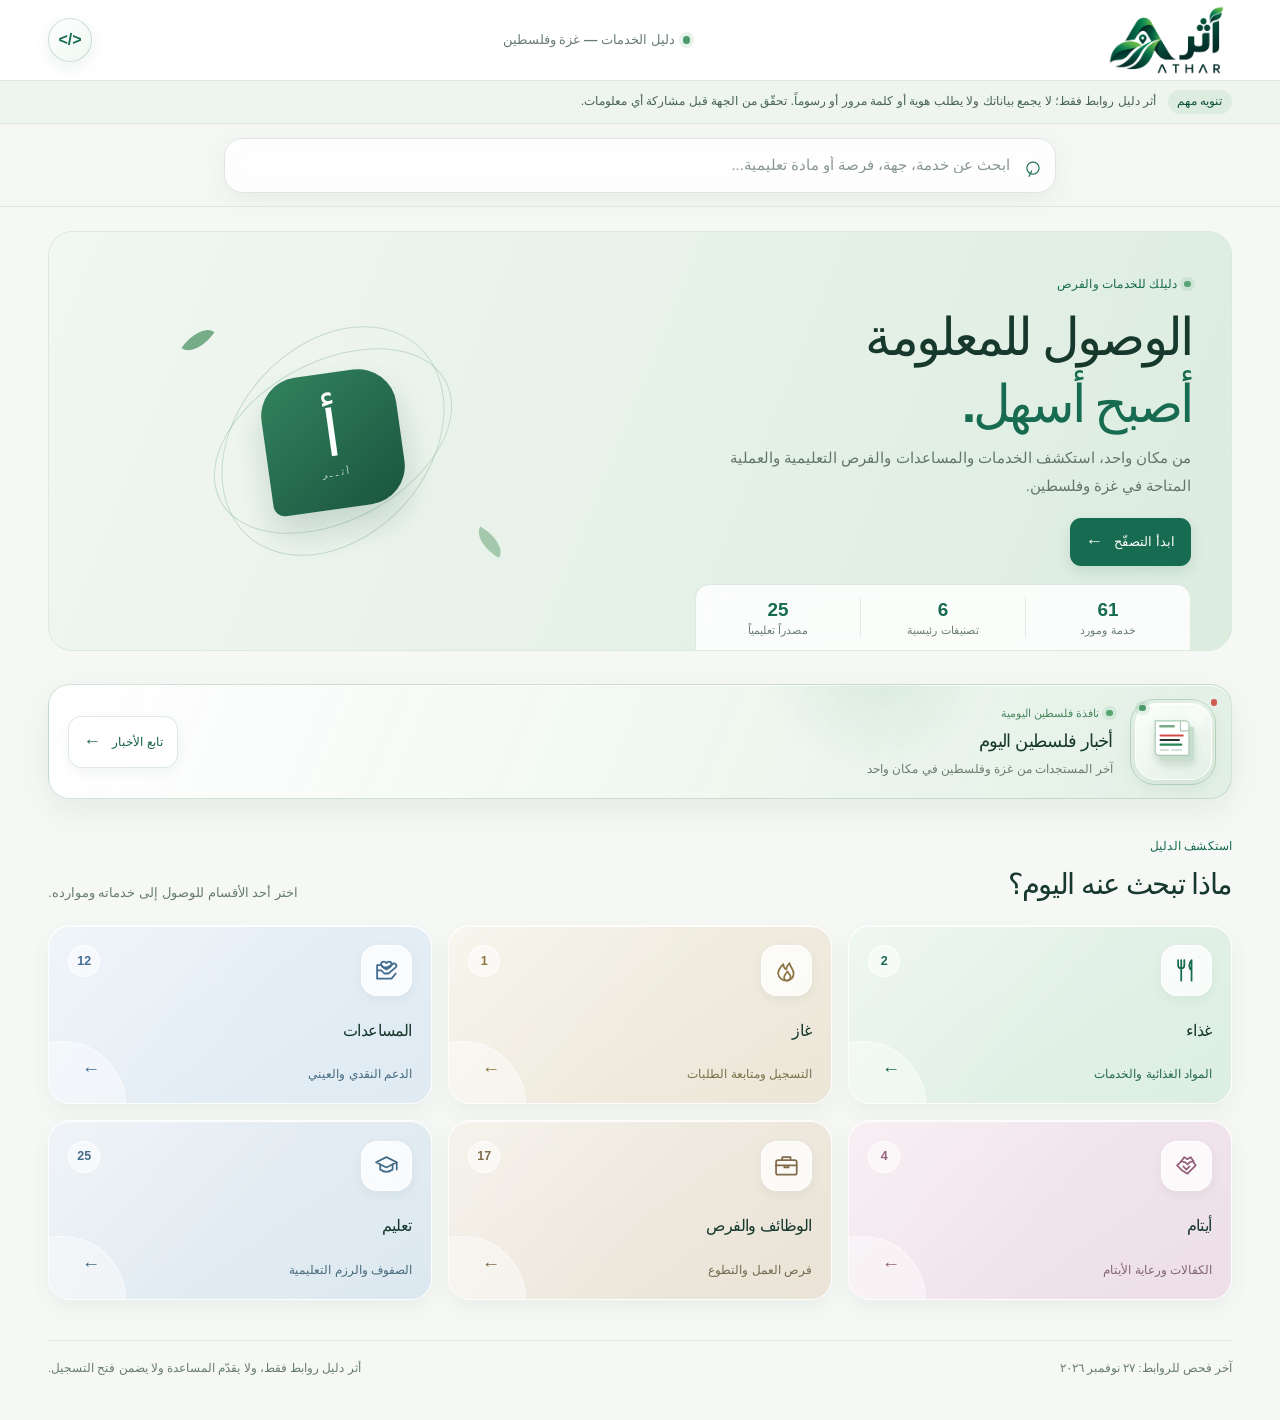
==== commit c9665703: "Add files via upload" ====
--- a/index.html
+++ b/index.html
@@ -141,9 +141,7 @@
 <img class="lg" src="[data-uri]" alt="شعار جمعية الثقافة والفكر الحر" width="72" height="72">
 <div class="ctext"><h3>دعم المشاريع الاقتصادية للنساء — الثقافة والفكر الحر واليونيسف</h3><p>تسجيل لدعم المشاريع الاقتصادية التي تقودها النساء والأسر في قطاع غزة عبر منصة التمكين الاقتصادي. تحقق من الجهة المنظمة قبل إدخال بيانات شخصية.</p></div></div><div class="links"><a class="btn" href="https://mis.cfta-ps.org/Livelihoods/Home/Login?lang=ar" target="_blank" rel="noopener noreferrer"><span class="bl">منصة التسجيل</span><span class="host" dir="ltr">mis.cfta-ps.org</span></a></div></article></div></section>
 <section data-cat="أيتام"><h2>أيتام<span class="cnt">5</span></h2><div class="grid">
-<article class="card"><span class="unv">غير موثّق</span><div class="chead">
-<img class="lg" src="[data-uri]" alt="شعار نموذج Google" width="72" height="72">
-<div class="ctext"><h3>المنظمة الدولية الخيرية — كفالة أيتام</h3><p>نموذج تسجيل كفالة.</p></div></div><div class="links"><a class="btn" href="https://docs.google.com/forms/d/e/1FAIpQLSfa-HzRMUG6n0oKvWKdPqW3_oUuD8p73Y_UQg89bCctl9T1cw/viewform" target="_blank" rel="noopener noreferrer"><span class="bl">نموذج التسجيل</span><span class="host" dir="ltr">docs.google.com</span></a></div></article>
+
 <article class="card"><span class="unv">غير موثّق</span><div class="chead">
 <img class="lg" src="[data-uri]" alt="شعار جمعية ساعد" width="72" height="72">
 <div class="ctext"><h3>جمعية ساعد — أيتام</h3><p>نموذج تسجيل أيتام.</p></div></div><div class="links"><a class="btn" href="https://forms.saiid.org/" target="_blank" rel="noopener noreferrer"><span class="bl">نموذج التسجيل</span><span class="host" dir="ltr">forms.saiid.org</span></a></div></article>
@@ -166,18 +164,12 @@
 <article class="card"><span class="unv">غير موثّق</span><div class="chead">
 <img class="lg" src="[data-uri]" alt="شعار الصندوق الفلسطيني للتشغيل" width="72" height="72">
 <div class="ctext"><h3>الصندوق الفلسطيني للتشغيل PEF</h3><p>تقديم على مشروع تشغيل.</p></div></div><div class="links"><a class="btn" href="https://e.pef.ps/ar/Home/Project/1091" target="_blank" rel="noopener noreferrer"><span class="bl">صفحة التقديم</span><span class="host" dir="ltr">e.pef.ps</span></a></div></article>
-<article class="card"><span class="unv">غير موثّق</span><div class="chead">
-<img class="lg" src="[data-uri]" alt="شعار PFI" width="72" height="72">
-<div class="ctext"><h3>PFI — تشغيل مؤقت</h3><p>نموذج تقديم لتشغيل مؤقت.</p></div></div><div class="links"><a class="btn" href="https://forms.pfi.ps/1/s/mSctI1" target="_blank" rel="noopener noreferrer"><span class="bl">نموذج التقديم</span><span class="host" dir="ltr">forms.pfi.ps</span></a></div></article>
-<article class="card"><span class="unv">غير موثّق</span><div class="chead">
-<img class="lg" src="[data-uri]" alt="تشغيل مؤقت" width="72" height="72">
-<div class="ctext"><h3>تشغيل مؤقت لجمع النفايات</h3><p>المقال ينسبه لليونيسف، والرابط غير معروف المصدر. تحقق من الجهة المنظمة قبل إدخال بيانات شخصية.</p></div></div><div class="links"><a class="btn" href="https://forms.gle/5t8BpgVTNLDkAKqe7" target="_blank" rel="noopener noreferrer"><span class="bl">نموذج التقديم</span><span class="host" dir="ltr">forms.gle</span></a></div></article>
+
+
 <article class="card"><span class="unv">غير موثّق</span><div class="chead">
 <img class="lg" src="[data-uri]" alt="شعار Anera" width="72" height="72">
 <div class="ctext"><h3>Anera — مرونة اقتصادية للنساء والشباب</h3><p>نموذج تقديم حسب المقال. تحقق من الجهة المنظمة قبل إدخال بيانات شخصية.</p></div></div><div class="links"><a class="btn" href="https://ee.kobotoolbox.org/x/CxlVB35a" target="_blank" rel="noopener noreferrer"><span class="bl">نموذج التقديم</span><span class="host" dir="ltr">ee.kobotoolbox.org</span></a></div></article>
-<article class="card"><span class="unv">غير موثّق</span><div class="chead">
-<img class="lg" src="[data-uri]" alt="شعار UNFPA" width="72" height="72">
-<div class="ctext"><h3>UNFPA — مبادرات شبابية</h3><p>نموذجان على Google Forms. تحقق من الجهة المنظمة قبل إدخال بيانات شخصية.</p></div></div><div class="links"><a class="btn" href="https://docs.google.com/forms/d/e/1FAIpQLSdUEs3gZvbOCEI0MOxhtngOd0H3XTsD-X0rz4Jzdp1H_znRnQ/viewform" target="_blank" rel="noopener noreferrer"><span class="bl">مبادرات شبابية</span><span class="host" dir="ltr">docs.google.com</span></a><a class="btn" href="https://docs.google.com/forms/d/e/1FAIpQLSfRzlcF4ZMYyH_uaA-sO6LDIMzGVET1Yq58-RdWCavhUqxnDQ/viewform" target="_blank" rel="noopener noreferrer"><span class="bl">لذوي الإعاقة</span><span class="host" dir="ltr">docs.google.com</span></a></div></article>
+
 <article class="card"><div class="chead">
 <img class="lg" src="[data-uri]" alt="شعار المجلس الدنماركي للاجئين" width="72" height="72">
 <div class="ctext"><h3>المجلس الدنماركي للاجئين DRC — قائد فريق MEAL</h3><p>تقديم على وظيفة واحدة عبر نظام التوظيف الخاص بالمجلس.</p></div></div><div class="links"><a class="btn" href="https://candidate.hr-manager.net/ApplicationInit.aspx?cid=1036&ProjectId=177280&DepartmentId=19160&MediaId=5" target="_blank" rel="noopener noreferrer"><span class="bl">صفحة التقديم</span><span class="host" dir="ltr">candidate.hr-manager.net</span></a></div></article>
@@ -225,9 +217,7 @@
 <article class="card"><span class="unv">غير موثّق</span><div class="chead">
 <img class="lg" src="[data-uri]" alt="شعار صندوق إقراض الطلبة" width="72" height="72">
 <div class="ctext"><h3>صندوق إقراض الطلبة</h3><p>الخدمات الإلكترونية للصندوق.</p></div></div><div class="links"><a class="btn" href="https://eservices.iqrad.edu.ps/" target="_blank" rel="noopener noreferrer"><span class="bl">الخدمات الإلكترونية</span><span class="host" dir="ltr">eservices.iqrad.edu.ps</span></a></div></article>
-<article class="card"><span class="unv">غير موثّق</span><div class="chead">
-<img class="lg" src="[data-uri]" alt="شعار وزارة التربية والتعليم" width="72" height="72">
-<div class="ctext"><h3>تسديد أقساط جامعية لأبناء موظفي غزة</h3><p>طلب تسديد الأقساط عبر وزارة التربية والتعليم.</p></div></div><div class="links"><a class="btn" href="https://moe.edu.ps/services/apply/uni-gaza" target="_blank" rel="noopener noreferrer"><span class="bl">تقديم الطلب</span><span class="host" dir="ltr">moe.edu.ps</span></a></div></article><article class="card packs"><div class="chead">
+<article class="card packs"><div class="chead">
 <img class="lg" src="[data-uri]" alt="شعار وزارة التربية والتعليم" width="72" height="72">
 <div class="ctext"><h3>رزم الصف الأول</h3><p>رزم معتمدة من وزارة التربية والتعليم — المدارس الافتراضية غزة. ملفات PDF.</p></div></div><details class="acc"><summary><span class="sbl">عرض الرزم</span><span class="pcnt">٤ رزم</span></summary><ul class="plist"><li><span class="pname">التربية الوطنية</span><span class="psize">٥١٫٥ م.ب</span><a class="btn dl" href="https://moe.edu.ps/storage/app/gaza/subjects/%D8%A7%D9%84%D8%AA%D8%B1%D8%A8%D9%8A%D8%A9%20%D8%A7%D9%84%D9%88%D8%B7%D9%86%D9%8A%D8%A9%20%D9%A1%20%D8%AC%D9%85%D9%8A%D8%B9%20%D8%A7%D9%84%D9%85%D8%AA%D9%85%D8%A7%D8%B2%D8%AC%D8%A9%20%D8%BA%D8%B2%D8%A9.pdf" target="_blank" rel="noopener noreferrer"><span class="bl">تحميل مباشر</span></a></li><li><span class="pname">اللغة الانجليزية</span><span class="psize">٦٦٫٧ م.ب</span><a class="btn dl" href="https://moe.edu.ps/storage/app/gaza/subjects/%D8%A7%D9%86%D8%AC%D9%84%D9%8A%D8%B2%D9%8A%20%D9%A1%20%D9%85%D8%AA%D9%85%D8%A7%D8%B2%D8%AC%D8%A9%20%D8%BA%D8%B2%D8%A9.pdf" target="_blank" rel="noopener noreferrer"><span class="bl">تحميل مباشر</span></a></li><li><span class="pname">الرياضيات</span><span class="psize">١٥٫٣ م.ب</span><a class="btn dl" href="https://moe.edu.ps/storage/app/gaza/subjects/%D8%B1%D9%8A%D8%A7%D8%B6%D9%8A%D8%A7%D8%AA%D9%A1%D9%83%D9%84%20%D8%A7%D9%84%D9%85%D8%AA%D9%85%D8%A7%D8%B2%D8%AC%D8%A9%20%D8%BA%D8%B2%D8%A9.pdf" target="_blank" rel="noopener noreferrer"><span class="bl">تحميل مباشر</span></a></li><li><span class="pname">لغتنا الجميلة</span><span class="psize">٨٣٫٢ م.ب</span><a class="btn dl" href="https://moe.edu.ps/storage/app/gaza/subjects/%D9%84%D8%BA%D8%AA%D9%86%D8%A7%20%D8%A7%D9%84%D8%AC%D9%85%D9%8A%D9%84%D8%A9%20%D9%A1%20%D9%85%D8%AA%D9%85%D8%A7%D8%B2%D8%AC%D8%A9%20%D8%BA%D8%B2%D8%A9.pdf" target="_blank" rel="noopener noreferrer"><span class="bl">تحميل مباشر</span></a></li></ul></details></article><article class="card packs"><div class="chead">
 <img class="lg" src="[data-uri]" alt="شعار وزارة التربية والتعليم" width="72" height="72">
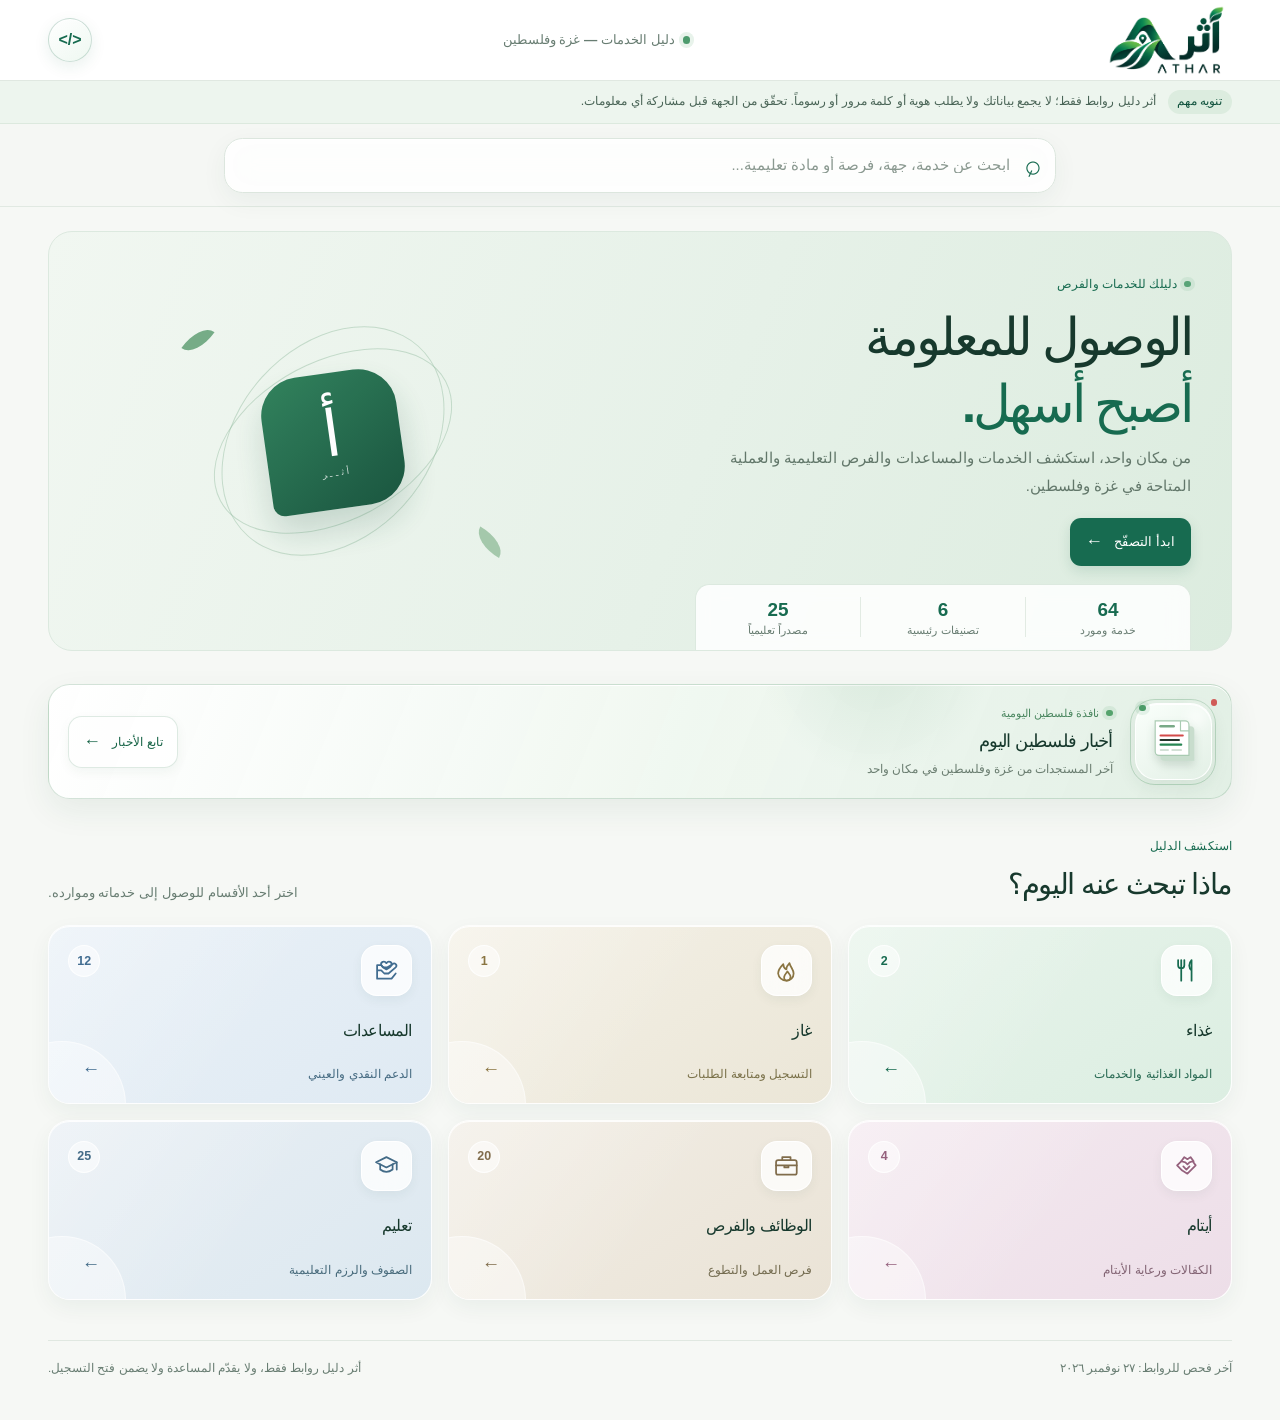
==== commit 93c0bd5e: "إضافة 3 بطاقات وظائف من المتقدمون وتصحيح عدادَي أيتام وتعليم" ====
--- a/index.html
+++ b/index.html
@@ -140,7 +140,7 @@
 <article class="card"><span class="unv">غير موثّق</span><div class="chead">
 <img class="lg" src="[data-uri]" alt="شعار جمعية الثقافة والفكر الحر" width="72" height="72">
 <div class="ctext"><h3>دعم المشاريع الاقتصادية للنساء — الثقافة والفكر الحر واليونيسف</h3><p>تسجيل لدعم المشاريع الاقتصادية التي تقودها النساء والأسر في قطاع غزة عبر منصة التمكين الاقتصادي. تحقق من الجهة المنظمة قبل إدخال بيانات شخصية.</p></div></div><div class="links"><a class="btn" href="https://mis.cfta-ps.org/Livelihoods/Home/Login?lang=ar" target="_blank" rel="noopener noreferrer"><span class="bl">منصة التسجيل</span><span class="host" dir="ltr">mis.cfta-ps.org</span></a></div></article></div></section>
-<section data-cat="أيتام"><h2>أيتام<span class="cnt">5</span></h2><div class="grid">
+<section data-cat="أيتام"><h2>أيتام<span class="cnt">4</span></h2><div class="grid">
 
 <article class="card"><span class="unv">غير موثّق</span><div class="chead">
 <img class="lg" src="[data-uri]" alt="شعار جمعية ساعد" width="72" height="72">
@@ -208,9 +208,18 @@
 <div class="ctext"><h3>مجموعة السلام التدريبية ATG — مدربو إنجليزية ومعلمات</h3><p>استقطاب مدربي ومدربات لغة إنجليزية، ومعلمات في العربية والرياضيات والعلوم والإنجليزية (المنطقة الجنوبية). تحقق من الجهة المنظمة قبل إدخال بيانات شخصية.</p></div></div><div class="links"><a class="btn" href="https://forms.gle/7BtZxQPhMEmHJS2w5" target="_blank" rel="noopener noreferrer"><span class="bl">تسجيل مدربين</span><span class="host" dir="ltr">forms.gle</span></a><a class="btn" href="https://forms.gle/yN9ENDs7DtnzJ7Fy5" target="_blank" rel="noopener noreferrer"><span class="bl">تسجيل معلمات</span><span class="host" dir="ltr">forms.gle</span></a></div></article>
 <article class="card"><span class="unv">غير موثّق</span><div class="chead">
 <img class="lg" src="[data-uri]" alt="شعار وظائف محلات الملابس" width="72" height="72">
-<div class="ctext"><h3>سلسلة محلات ملابس — مبيعات ومحاسبة ووظائف أخرى</h3><p>وظائف إدارة ومحاسبة ومبيعات وعامل مخزن وتصوير في فروع غزة والنصيرات ودير البلح وخانيونس. تحقق من الجهة المنظمة قبل إدخال بيانات شخصية.</p></div></div><div class="links"><a class="btn" href="https://docs.google.com/forms/d/e/1FAIpQLSempBa5HD03OcoM1sbYChp-dpv0pnDKokiSq3asFNAR6ax3IA/viewform" target="_blank" rel="noopener noreferrer"><span class="bl">نموذج طلب توظيف</span><span class="host" dir="ltr">docs.google.com</span></a></div></article></div></section>
+<div class="ctext"><h3>سلسلة محلات ملابس — مبيعات ومحاسبة ووظائف أخرى</h3><p>وظائف إدارة ومحاسبة ومبيعات وعامل مخزن وتصوير في فروع غزة والنصيرات ودير البلح وخانيونس. تحقق من الجهة المنظمة قبل إدخال بيانات شخصية.</p></div></div><div class="links"><a class="btn" href="https://docs.google.com/forms/d/e/1FAIpQLSempBa5HD03OcoM1sbYChp-dpv0pnDKokiSq3asFNAR6ax3IA/viewform" target="_blank" rel="noopener noreferrer"><span class="bl">نموذج طلب توظيف</span><span class="host" dir="ltr">docs.google.com</span></a></div></article>
+<article class="card"><span class="unv">غير موثّق</span><div class="chead">
+<img class="lg" src="[data-uri]" alt="شعار مركز الأمير للتدريب المهني" width="72" height="72">
+<div class="ctext"><h3>مركز الأمير للتدريب المهني — انتساب مدربين</h3><p>طلب انتساب مدربين في صيانة الهواتف المحمولة واللوحات الإلكترونية والأجهزة الكهربائية وأنظمة الطاقة الشمسية. تحقق من الجهة المنظمة قبل إدخال بيانات شخصية.</p></div></div><div class="links"><a class="btn" href="https://tally.so/r/OQGBdM" target="_blank" rel="noopener noreferrer"><span class="bl">طلب انتساب مدرب</span><span class="host" dir="ltr">tally.so</span></a></div></article>
+<article class="card"><span class="unv">غير موثّق</span><div class="chead">
+<img class="lg" src="[data-uri]" alt="شعار جمعية إنقاذ المستقبل الشبابي" width="72" height="72">
+<div class="ctext"><h3>جمعية إنقاذ المستقبل الشبابي SYFS — مدير حالة وأخصائي نفسي</h3><p>فرص عمل ضمن مشروع مسارات آمنة في قطاع غزة، عبر موقع الجمعية الرسمي. تحقق من الجهة المنظمة قبل إدخال بيانات شخصية.</p></div></div><div class="links"><a class="btn" href="https://www.syfpal.org/ar/post/200" target="_blank" rel="noopener noreferrer"><span class="bl">مدير/ة حالة</span><span class="host" dir="ltr">syfpal.org</span></a><a class="btn" href="https://www.syfpal.org/ar/post/201" target="_blank" rel="noopener noreferrer"><span class="bl">أخصائي/ة نفسي/ة</span><span class="host" dir="ltr">syfpal.org</span></a></div></article>
+<article class="card"><span class="unv">غير موثّق</span><div class="chead">
+<img class="lg" src="[data-uri]" alt="شعار هيئة المستقبل للتنمية" width="72" height="72">
+<div class="ctext"><h3>هيئة المستقبل للتنمية FDC — أخصائي إعلام وتصوير</h3><p>تقديم على وظيفة أخصائي الإعلام والتصوير وإنتاج المحتوى. تحقق من الجهة المنظمة قبل إدخال بيانات شخصية.</p></div></div><div class="links"><a class="btn" href="https://ee.kobotoolbox.org/x/JdF4VPcI" target="_blank" rel="noopener noreferrer"><span class="bl">نموذج التقديم</span><span class="host" dir="ltr">ee.kobotoolbox.org</span></a></div></article></div></section>
   
-<section data-cat="تعليم"><h2>تعليم<span class="cnt">26</span></h2><div class="grid">
+<section data-cat="تعليم"><h2>تعليم<span class="cnt">25</span></h2><div class="grid">
 <article class="card"><span class="unv">غير موثّق</span><div class="chead">
 <img class="lg" src="[data-uri]" alt="شعار الأونروا" width="72" height="72">
 <div class="ctext"><h3>الأونروا — تدريب غزة وخانيونس</h3><p>بوابة تسجيل الطلبة.</p></div></div><div class="links"><a class="btn" href="https://srsstudent.unrwa.org/" target="_blank" rel="noopener noreferrer"><span class="bl">بوابة التسجيل</span><span class="host" dir="ltr">srsstudent.unrwa.org</span></a></div></article>
